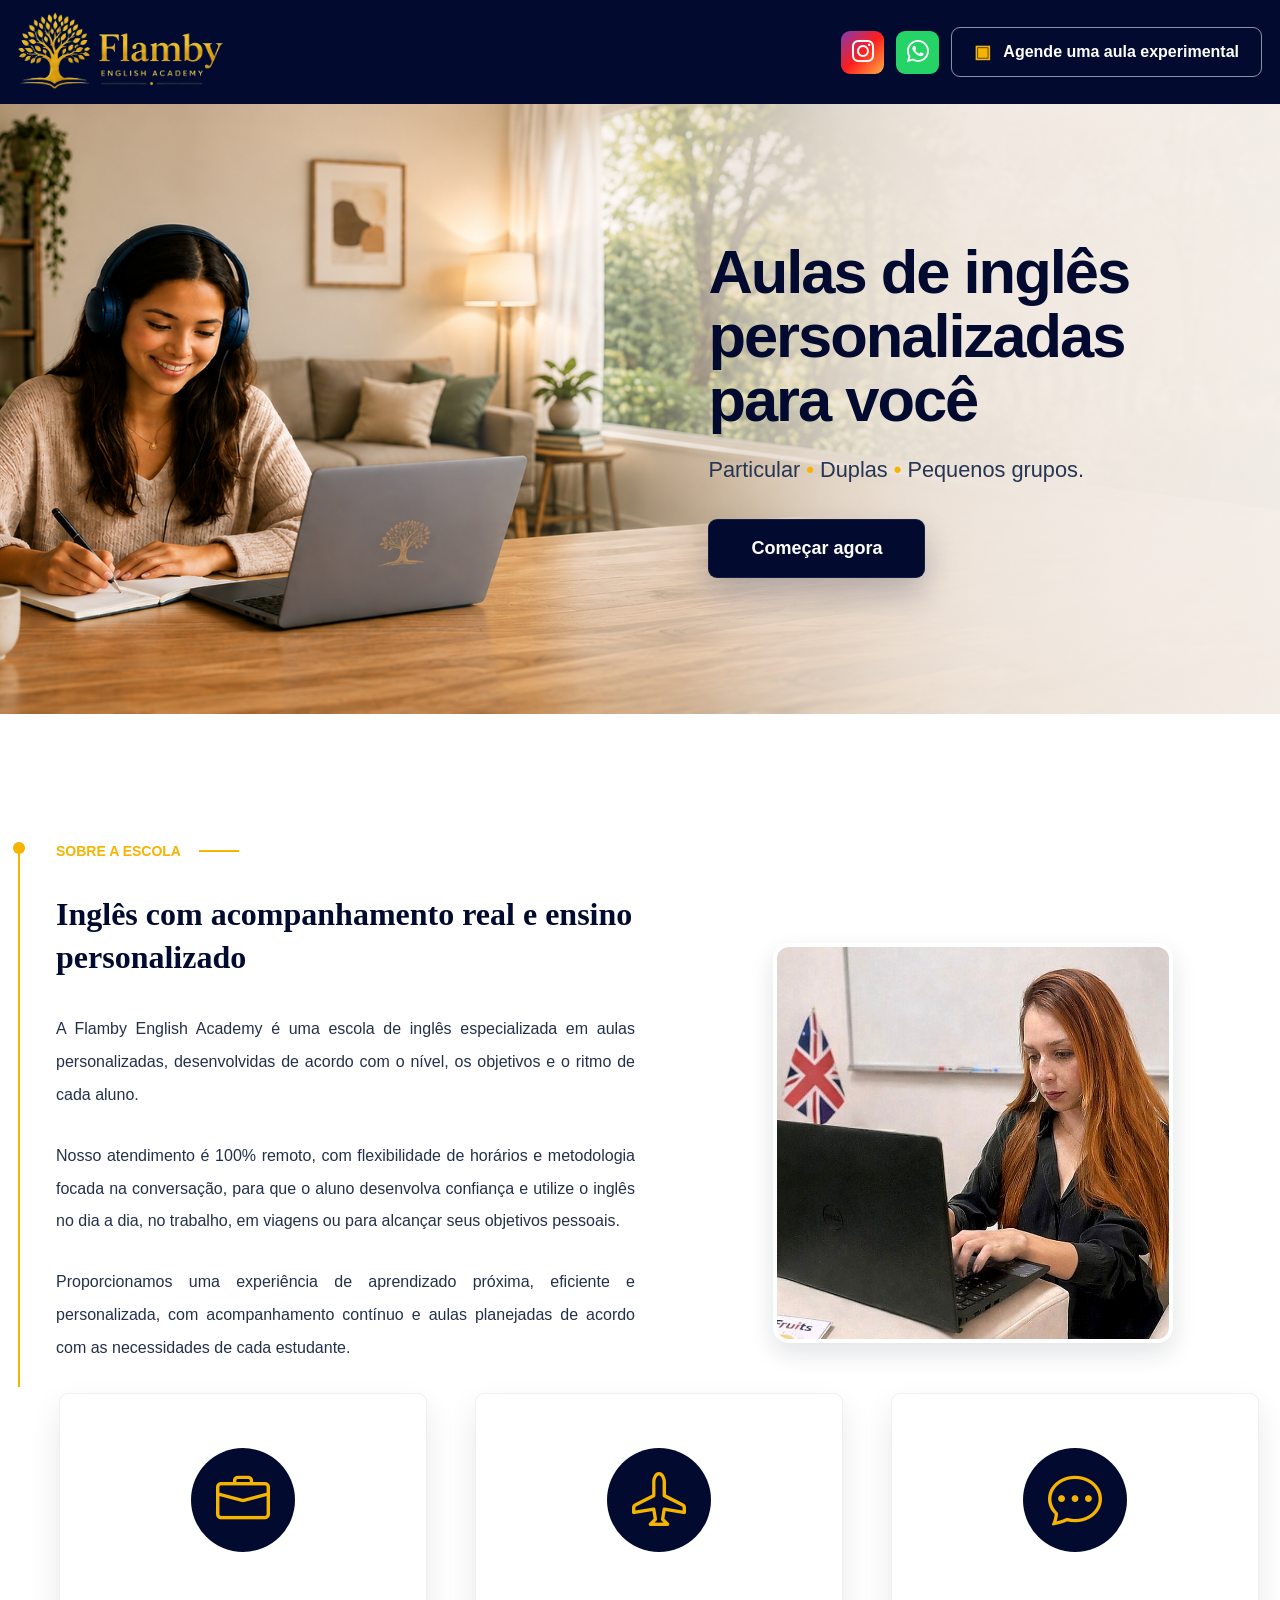
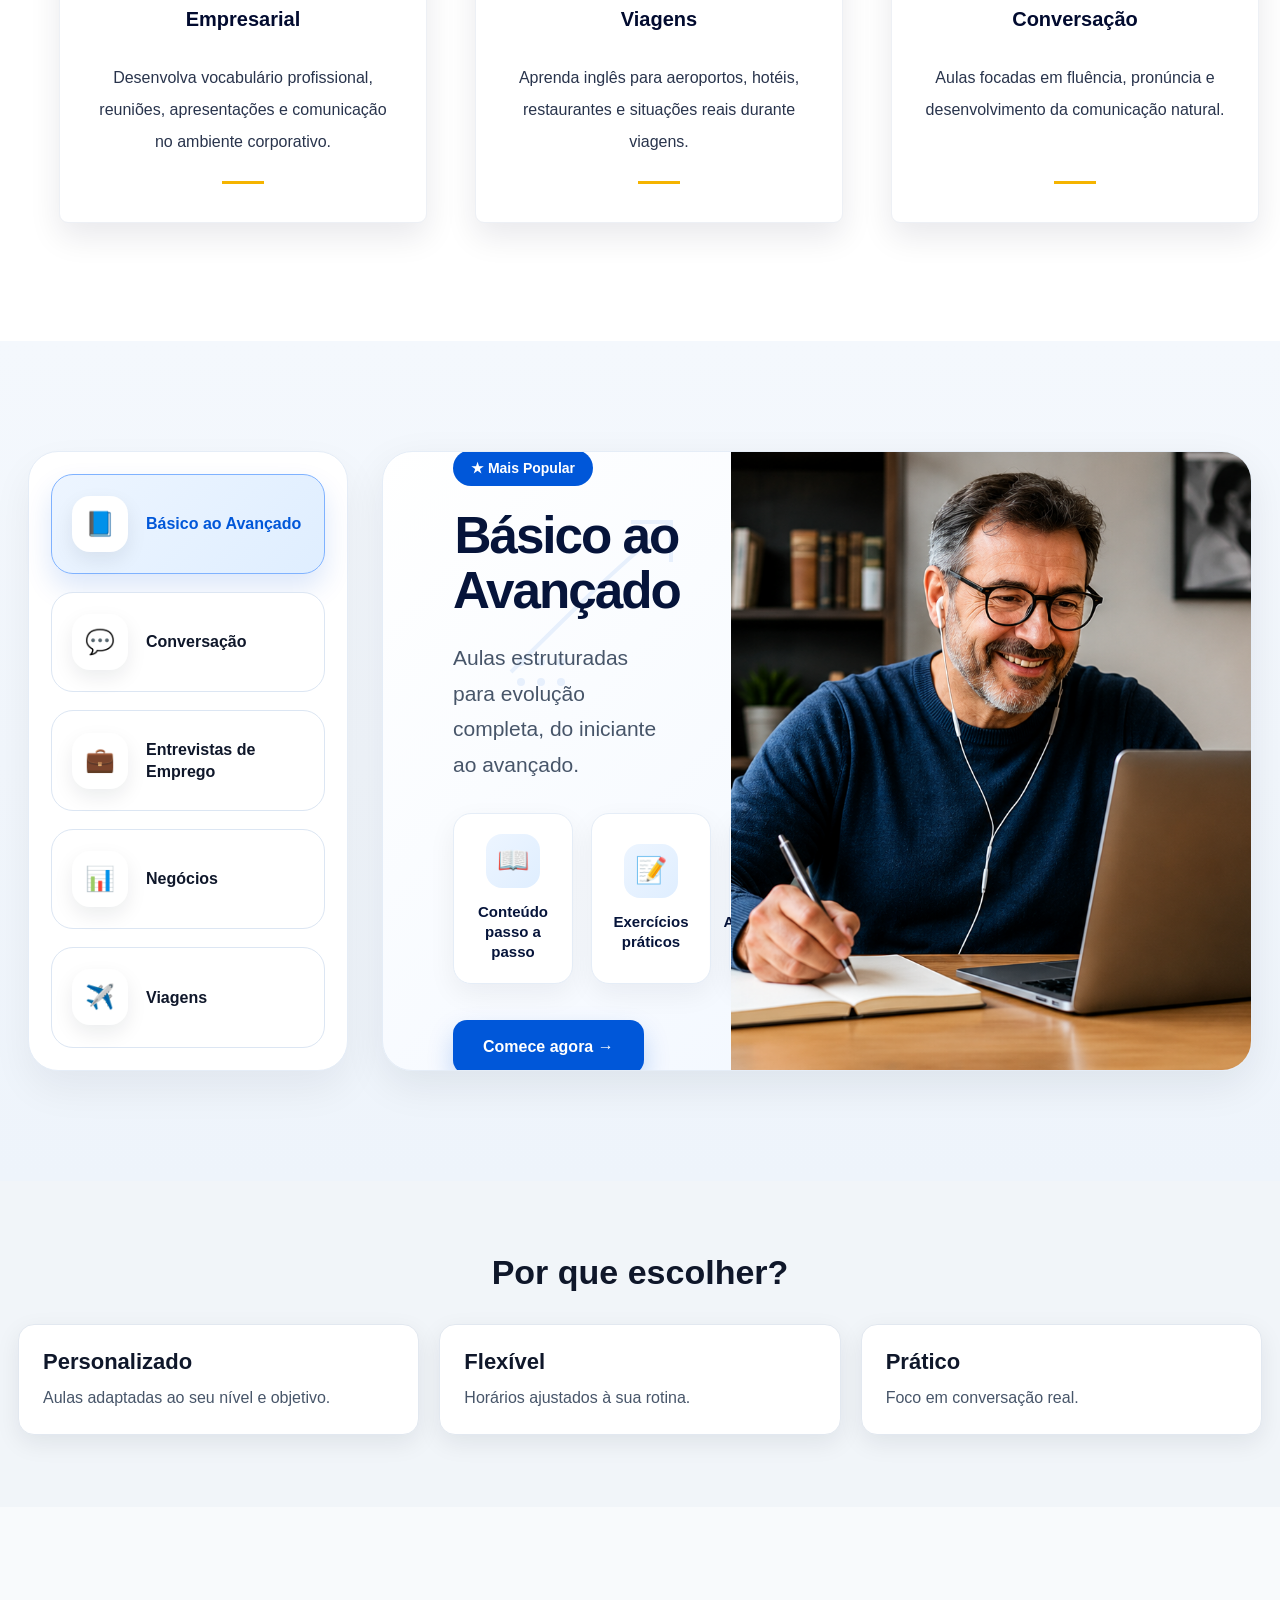
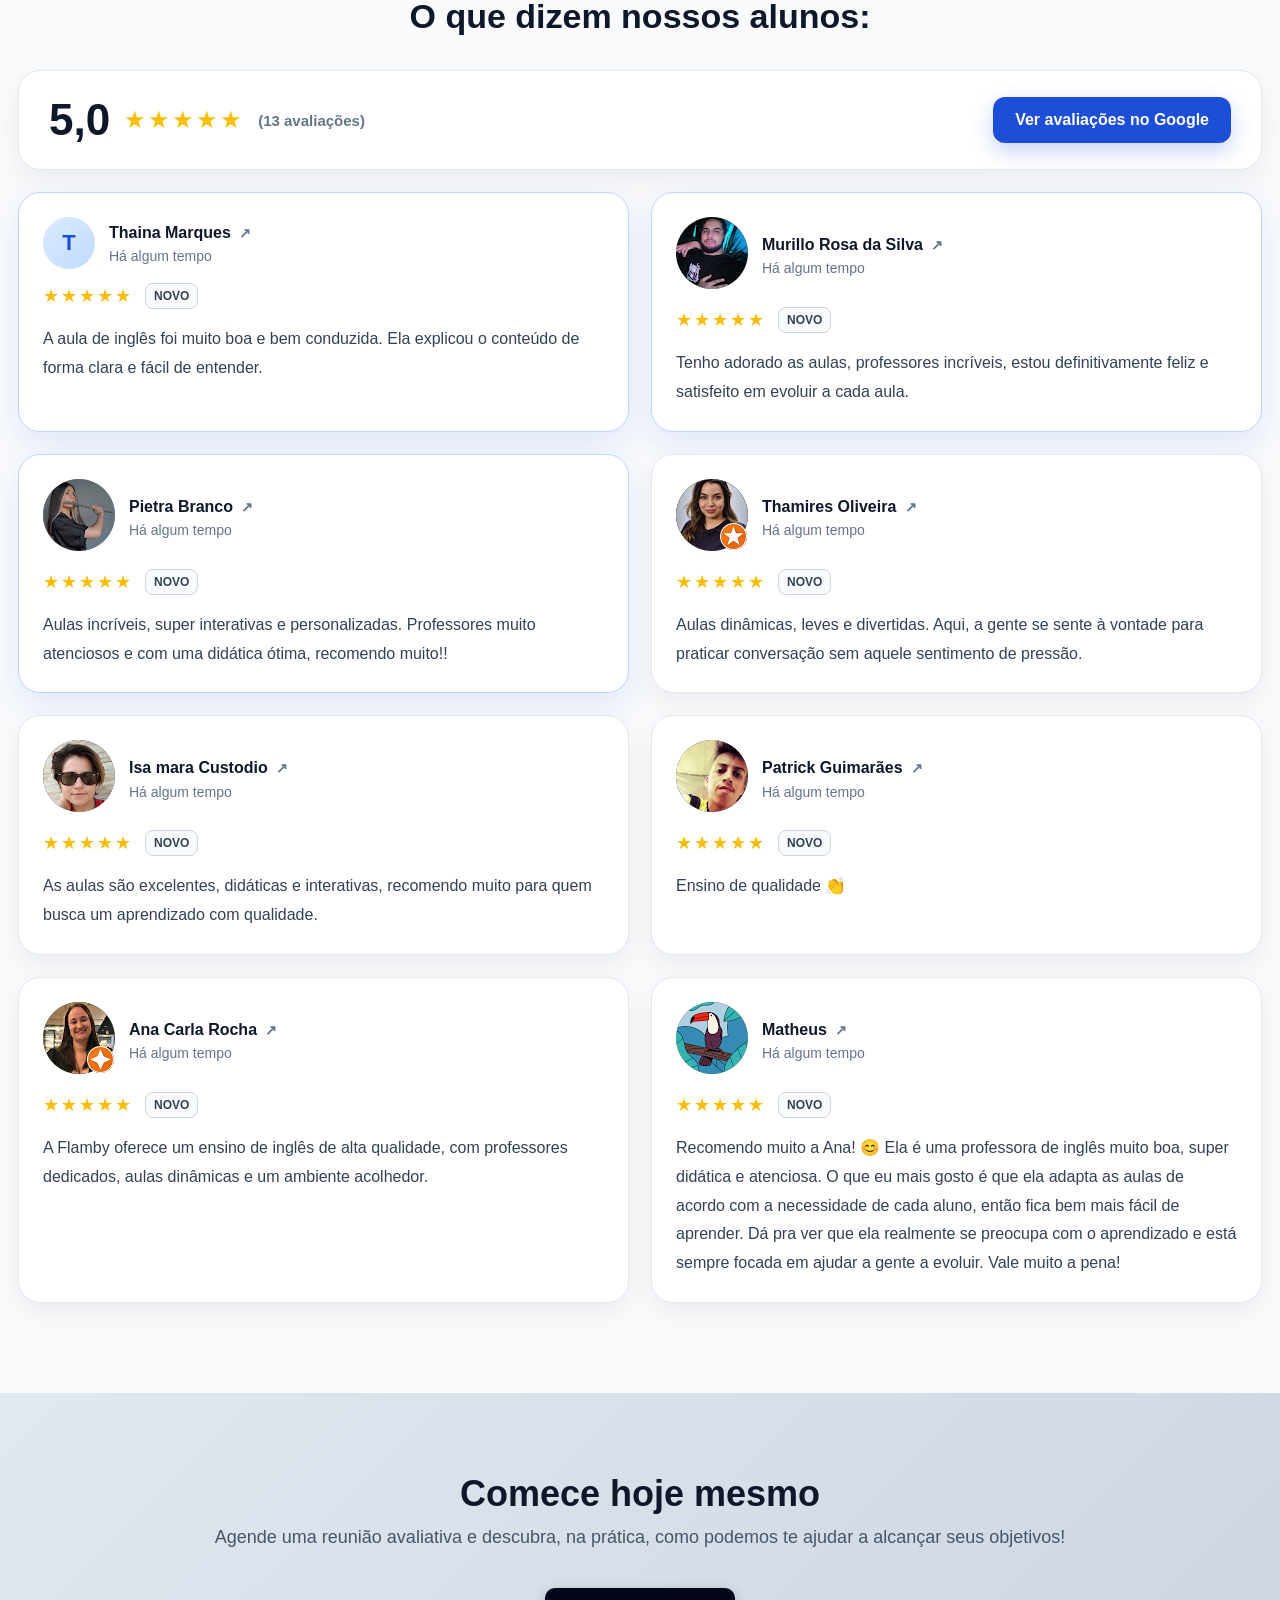
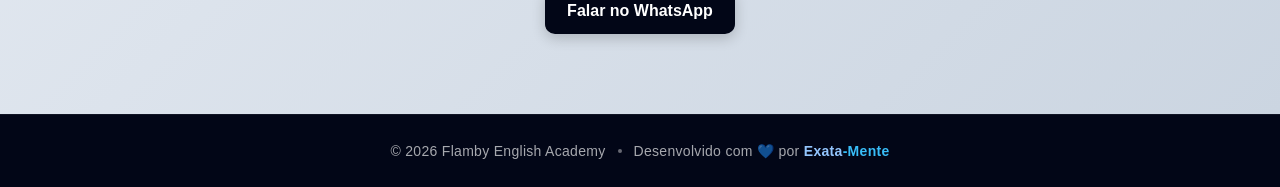
==== index.html @ 63fa8a78 "Ajustes" ====
<!DOCTYPE html>
<html lang="pt-BR">
<head>
    <meta charset="UTF-8">
    <meta name="viewport" content="width=device-width, initial-scale=1.0">
    <title>Flamby English Academy</title>
    
    <link rel="icon" type="image/png" href="imagens/logo_novo.png">
    <link rel="stylesheet" href="style.css">
</head>
<body>

<header>
    <link rel="stylesheet" href="https://cdn.jsdelivr.net/npm/bootstrap-icons@1.11.3/font/bootstrap-icons.min.css">
    <div class="container header-content">
        
        <a href="index.html" class="logo-area">
            <img src="imagens/logo_novo.png" alt="Logo Flamby" class="logo">
        </a>

        <div class="header-actions">

            <a href="https://www.instagram.com/flamby.ensino/"
                target="_blank"
                rel="noopener noreferrer"
                class="instagram-icon">
                    <i class="bi bi-instagram"></i>
            </a>

            <a href="https://wa.me/5519993802901?text=Ol%C3%A1!%20Queria%20informa%C3%A7%C3%B5es%20sobre%20as%20aulas%20de%20ingl%C3%AAs%20da%20Flamby%20English%20Academy."
                target="_blank"
                rel="noopener noreferrer"
                class="whatsapp-icon">
                    <i class="bi bi-whatsapp"></i>
            </a>

            <a href="https://wa.me/5519993802901?text=Ol%C3%A1!%20Queria%20informa%C3%A7%C3%B5es%20sobre%20as%20aulas%20de%20ingl%C3%AAs%20da%20Flamby%20English%20Academy" target="_blank" rel="noopener noreferrer" class="btn btn-agenda">
                <span class="btn-agenda-icone">▣</span>
                Agende uma aula experimental
            </a>
        </div>
    </div>
</header>

<section class="hero">
    <div class="hero-texto">
        <h2 class="hero-titulo">
            <span class="hero-linha-1">Aulas de inglês personalizadas</span>
            <span class="hero-linha-2">para você</span>
        </h2>
        <p>Particular <span>•</span> Duplas <span>•</span> Pequenos grupos.</p>

        <a
            href="https://wa.me/5519993802901?text=Ol%C3%A1!%20Queria%20informa%C3%A7%C3%B5es%20sobre%20as%20aulas%20de%20ingl%C3%AAs%20da%20Flamby%20English%20Academy."
            target="_blank"
            rel="noopener noreferrer"
            class="btn"
        >
            Começar agora
        </a>
    </div>
</section>

<section class="sobre">
    <div class="container sobre-content">
        <div class="sobre-texto">
            <span class="tag-sobre">Sobre a escola</span>

            <div class="sobre-texto-grid">
                <div class="sobre-texto-col sobre-texto-col-left">
                    <h2>Inglês com acompanhamento real e ensino personalizado</h2>
                    <p>
                        A Flamby English Academy é uma escola de inglês especializada em aulas personalizadas, 
                        desenvolvidas de acordo com o nível, os objetivos e o ritmo de cada aluno.
                    </p>
                    <p>
                        Nosso atendimento é 100% remoto, com flexibilidade de horários e metodologia focada na conversação, 
                        para que o aluno desenvolva confiança e utilize o inglês no dia a dia, no trabalho, em viagens ou para alcançar seus objetivos pessoais.
                    </p>
                    <p>
                        Proporcionamos uma experiência de aprendizado próxima, eficiente e personalizada, com acompanhamento contínuo e aulas planejadas 
                        de acordo com as necessidades de cada estudante.
                    </p>
                </div>

                <div class="sobre-texto-col sobre-texto-col-imagem">
                    <div class="sobre-professora">
                        <img src="imagens/prof_tahis.jpg" alt="Professora Thaís Izabel">
                    </div>
                </div>
            </div>

            <div class="sobre-destaques">

                <div class="sobre-card">
                    <div class="sobre-card-icone">
                        <i class="bi bi-briefcase"></i>
                    </div>

                    <h3>Empresarial</h3>

                    <p>
                        Desenvolva vocabulário profissional, reuniões,
                        apresentações e comunicação no ambiente corporativo.
                    </p>
                </div>

                <div class="sobre-card">
                    <div class="sobre-card-icone">
                        <i class="bi bi-airplane"></i>
                    </div>

                    <h3>Viagens</h3>

                    <p>
                        Aprenda inglês para aeroportos, hotéis,
                        restaurantes e situações reais durante viagens.
                    </p>
                </div>

                <div class="sobre-card">
                    <div class="sobre-card-icone">
                        <i class="bi bi-chat-dots"></i>
                    </div>

                    <h3>Conversação</h3>

                    <p>
                        Aulas focadas em fluência, pronúncia
                        e desenvolvimento da comunicação natural.
                    </p>
                </div>

            </div>
        </div>
    </div>
</section>
<section class="aulas">
    <div class="container">

        <div class="aulas-layout">

            <!-- MENU LATERAL -->
            <aside class="aulas-menu">

                <button class="menu-item active"
                    data-watermark="basico"
                    data-title="Básico ao Avançado"
                    data-badge="★ Mais Popular"
                    data-description="Aulas estruturadas para evolução completa, do iniciante ao avançado."
                    data-image="imagens/image1.png"
                    data-alt="Aluno estudando inglês online"
                    data-items="📖|Conteúdo passo a passo|📝|Exercícios práticos|📊|Acompanhamento da evolução|🏅|Certificado de conclusão">

                    <span class="menu-icon">📘</span>
                    <span>Básico ao Avançado</span>

                </button>

                <button class="menu-item"
                    data-watermark="conversacao"
                    data-title="Conversação"
                    data-badge="Fluência e Prática"
                    data-description="Aulas focadas em comunicação real para alunos do básico ao avançado, desenvolvendo confiança, fluência e naturalidade."
                    data-image="imagens/image2.png"
                    data-alt="Aluno praticando conversação em inglês"
                    data-items="💬|Temas do cotidiano|👥|Debates guiados|📖|Ampliação de vocabulário|🎙️|Mais confiança para falar">

                    <span class="menu-icon">💬</span>
                    <span>Conversação</span>

                </button>

                <button class="menu-item"
                    data-watermark="entrevistas"
                    data-title="Entrevistas de Emprego"
                    data-badge="Preparação Profissional"
                    data-description="Preparação completa para entrevistas em inglês com mais segurança e naturalidade."
                    data-image="imagens/image4.png"
                    data-alt="Aluna se preparando para entrevista de emprego"
                    data-items="👥|Simulação de entrevistas|🎯|Respostas estratégicas|💼|Vocabulário profissional|🛡️|Postura e confiança">

                    <span class="menu-icon">💼</span>
                    <span>Entrevistas de Emprego</span>

                </button>

                <button class="menu-item"
                    data-watermark="negocios"   
                    data-title="Negócios"
                    data-badge="Business English"
                    data-description="Foco em comunicação profissional, reuniões, e-mails e ambiente corporativo."
                    data-image="imagens/image5.png"
                    data-alt="Profissional estudando inglês para negócios"
                    data-items="👥|Reuniões em inglês|✉️|E-mails profissionais|📈|Apresentações|🏢|Vocabulário corporativo">

                    <span class="menu-icon">📊</span>
                    <span>Negócios</span>

                </button>

                <button class="menu-item"
                    data-watermark="viagens"
                    data-title="Viagens"
                    data-badge="Viagens"
                    data-description="Aprenda a se comunicar com confiança em aeroportos, hotéis e situações reais de viagem."
                    data-image="imagens/image6.png"
                    data-alt="Aluno estudando inglês para viagens"
                    data-items="✈️|Aeroportos e imigração|🏨|Hotéis e reservas|🍽️|Restaurantes|🧳|Situações reais de viagem">

                    <span class="menu-icon">✈️</span>
                    <span>Viagens</span>

                </button>

            </aside>

            <!-- CONTEÚDO -->
            <div class="aulas-feature basico" id="aulasFeature">

                <div class="aulas-texto">

                    <span class="aulas-badge" id="aulasBadge">
                        ★ Mais popular
                    </span>

                    <h2 id="aulasTitulo">
                        Básico ao Avançado
                    </h2>

                    <p id="aulasDescricao">
                        Aulas estruturadas para evolução completa,
                        do iniciante ao avançado.
                    </p>

                    <!-- MINI CARDS -->
                    <div class="aulas-mini-grid" id="aulasLista">

                        <div class="aulas-mini-card">
                            <span>📖</span>
                            <p>Conteúdo passo a passo</p>
                        </div>

                        <div class="aulas-mini-card">
                            <span>📝</span>
                            <p>Exercícios práticos</p>
                        </div>

                        <div class="aulas-mini-card">
                            <span>📊</span>
                            <p>Acompanhamento da evolução</p>
                        </div>

                        <div class="aulas-mini-card">
                            <span>🏅</span>
                            <p>Certificado de conclusão</p>
                        </div>

                    </div>

                    <a href="https://wa.me/5519993802901?text=Ol%C3%A1!%20Queria%20informa%C3%A7%C3%B5es%20sobre%20as%20aulas%20de%20ingl%C3%AAs%20da%20Flamby%20English%20Academy."
                       target="_blank"
                       rel="noopener noreferrer"
                       class="btn-feature">
                        Comece agora →
                    </a>

                </div>

                <!-- IMAGEM -->
                <div class="aulas-imagem">

                    <img
                        id="aulasImagem"
                        src="imagens/image1.png"
                        alt="Aluno estudando inglês online"
                    >

                </div>

            </div>

        </div>

    </div>
</section>

<section class="beneficios">
    <div class="container">
        <h2>Por que escolher?</h2>
        <div class="grid">
            <div class="card">
                <h3>Personalizado</h3>
                <p>Aulas adaptadas ao seu nível e objetivo.</p>
            </div>
            <div class="card">
                <h3>Flexível</h3>
                <p>Horários ajustados à sua rotina.</p>
            </div>
            <div class="card">
                <h3>Prático</h3>
                <p>Foco em conversação real.</p>
            </div>
        </div>
    </div>
</section>



<section class="avaliacoes-google" id="avaliacoes">
    <div class="container">
        <div class="avaliacoes-topo">
            <!-- <span class="avaliacoes-tag">Avaliações</span> -->
            <!-- <h2>O que nossos alunos dizem</h2>
            <p>
                Confira alguns depoimentos reais de alunos da Flamby English Academy.
            </p> -->

            <h2>O que dizem nossos alunos:</h2>
        </div>

        <div class="avaliacoes-resumo">
            <div class="avaliacoes-resumo-esquerda">
                <div class="nota-geral">5,0</div>
                <div class="estrelas-geral">★★★★★</div>
                <div class="total-avaliacoes">(13 avaliações)</div>
            </div>

            <a href="https://www.google.com/search?sxsrf=ANbL-n6bVEVmFcg-9yNekTUyjIZESmKMcA%3A1776912139342&q=Flamby%20English%20Academy&stick=H4sIAAAAAAAAAONgU1IxqDA1NDE0SzGztEw0Tk5JSrEyqDAysLA0SjJLMTUwNTBJNDdexCrmlpOYm1Sp4JqXnpNZnKHgmJyYkppbCQAaHPuiQQAAAA&mat=CdsaoilOdBaN" target="_blank" rel="noopener noreferrer" class="btn-avaliacoes-google">
                Ver avaliações no Google
            </a>
        </div>

        <!-- <div class="tabs-avaliacoes">
            <span class="tab-avaliacao ativo">Todas</span>
            <span class="tab-avaliacao">Com comentários</span>
            <span class="tab-avaliacao">5 estrelas</span>
        </div> -->

        <div class="lista-avaliacoes">

            <article class="card-avaliacao destaque">
                <div class="avaliacao-header">
                    <a href="https://www.google.com/maps/contrib/115307635380925156962/reviews?hl=pt-BR" target="_blank" rel="noopener noreferrer" class="avaliacao-link" aria-label="Ver perfil de Thaina Marques no Google">
                        <span class="avaliacao-avatar-box">
                            <img
                                src="imagens/comentarios_google/Thaina_Marques.png"
                                alt="Foto de Thaina Marques"
                                class="avaliacao-foto"
                                onerror="this.style.display='none'; this.nextElementSibling.style.display='flex';"
                            >
                            <span class="avaliacao-avatar avatar-fallback" style="display: none;">T</span>
                        </span>
                    </a>
                    <div class="avaliacao-meta">
                        <a href="https://www.google.com/maps/contrib/115307635380925156962/reviews?hl=pt-BR" target="_blank" rel="noopener noreferrer" class="nome-link">
                            Thaina Marques <span class="google-icon">↗</span>
                        </a>
                        <span>Há algum tempo</span>
                    </div>
                </div>

                <div class="avaliacao-estrelas-linha">
                    <span class="estrelas">★★★★★</span>
                    <span class="selo-recente">NOVO</span>
                </div>

                <p class="avaliacao-texto">
                    A aula de inglês foi muito boa e bem conduzida. Ela explicou o conteúdo de forma clara e fácil de entender.
                </p>
            </article>

            <article class="card-avaliacao destaque">
                <div class="avaliacao-header">
                    <a href="https://www.google.com/maps/contrib/111191832672913877552/reviews?hl=pt-BR" target="_blank" rel="noopener noreferrer" class="avaliacao-link" aria-label="Ver perfil de Murillo Rosa da Silva no Google">
                        <span class="avaliacao-avatar-box">
                            <img
                                src="imagens/comentarios_google/Murillo_Rosa_da_Silva.png"
                                alt="Foto de Murillo Rosa da Silva"
                                class="avaliacao-foto"
                                onerror="this.style.display='none'; this.nextElementSibling.style.display='flex';"
                            >
                            <span class="avaliacao-avatar avatar-fallback" style="display: none;">M</span>
                        </span>
                    </a>
                    <div class="avaliacao-meta">
                        <a href="https://www.google.com/maps/contrib/111191832672913877552/reviews?hl=pt-BR" target="_blank" rel="noopener noreferrer" class="nome-link">
                            Murillo Rosa da Silva <span class="google-icon">↗</span>
                        </a>
                        <span>Há algum tempo</span>
                    </div>
                </div>

                <div class="avaliacao-estrelas-linha">
                    <span class="estrelas">★★★★★</span>
                    <span class="selo-recente">NOVO</span>
                </div>

                <p class="avaliacao-texto">
                    Tenho adorado as aulas, professores incríveis, estou definitivamente feliz e satisfeito em evoluir a cada aula.
                </p>
            </article>

            <article class="card-avaliacao destaque">
                <div class="avaliacao-header">
                    <a href="https://www.google.com/maps/contrib/110320527303380490580/reviews?hl=pt-BR" target="_blank" rel="noopener noreferrer" class="avaliacao-link" aria-label="Ver perfil de Pietra Branco no Google">
                        <span class="avaliacao-avatar-box">
                            <img
                                src="imagens/comentarios_google/Pietra_Branco.png"
                                alt="Foto de Pietra Branco"
                                class="avaliacao-foto"
                                onerror="this.style.display='none'; this.nextElementSibling.style.display='flex';"
                            >
                            <span class="avaliacao-avatar avatar-fallback" style="display: none;">P</span>
                        </span>
                    </a>
                    <div class="avaliacao-meta">
                        <a href="https://www.google.com/maps/contrib/110320527303380490580/reviews?hl=pt-BR" target="_blank" rel="noopener noreferrer" class="nome-link">
                            Pietra Branco <span class="google-icon">↗</span>
                        </a>
                        <span>Há algum tempo</span>
                    </div>
                </div>

                <div class="avaliacao-estrelas-linha">
                    <span class="estrelas">★★★★★</span>
                    <span class="selo-recente">NOVO</span>
                </div>

                <p class="avaliacao-texto">
                    Aulas incríveis, super interativas e personalizadas. Professores muito atenciosos e com uma didática ótima, recomendo muito!!
                </p>
            </article>

            <article class="card-avaliacao">
                <div class="avaliacao-header">
                    <a href="https://www.google.com/maps/contrib/117475372923152810379/reviews?hl=pt-BR" target="_blank" rel="noopener noreferrer" class="avaliacao-link" aria-label="Ver perfil de Thamires Oliveira no Google">
                        <span class="avaliacao-avatar-box">
                            <img
                                src="imagens/comentarios_google/Thamires_Oliveira.png"
                                alt="Foto de Thamires Oliveira"
                                class="avaliacao-foto"
                                onerror="this.style.display='none'; this.nextElementSibling.style.display='flex';"
                            >
                            <span class="avaliacao-avatar avatar-fallback" style="display: none;">T</span>
                        </span>
                    </a>
                    <div class="avaliacao-meta">
                        <a href="https://www.google.com/maps/contrib/117475372923152810379/reviews?hl=pt-BR" target="_blank" rel="noopener noreferrer" class="nome-link">
                            Thamires Oliveira <span class="google-icon">↗</span>
                        </a>
                        <span>Há algum tempo</span>
                    </div>
                </div>

                <div class="avaliacao-estrelas-linha">
                    <span class="estrelas">★★★★★</span>
                    <span class="selo-recente">NOVO</span>
                </div>

                <p class="avaliacao-texto">
                    Aulas dinâmicas, leves e divertidas. Aqui, a gente se sente à vontade para praticar conversação sem aquele sentimento de pressão.
                </p>
            </article>

            <article class="card-avaliacao">
                <div class="avaliacao-header">
                    <a href="https://www.google.com/maps/contrib/108853441651935164250/reviews?hl=pt-BR" target="_blank" rel="noopener noreferrer" class="avaliacao-link" aria-label="Ver perfil de Isa mara Custodio no Google">
                        <span class="avaliacao-avatar-box">
                            <img
                                src="imagens/comentarios_google/Isa_mara_Custodio.png"
                                alt="Foto de Isa mara Custodio"
                                class="avaliacao-foto"
                                onerror="this.style.display='none'; this.nextElementSibling.style.display='flex';"
                            >
                            <span class="avaliacao-avatar avatar-fallback" style="display: none;">I</span>
                        </span>
                    </a>
                    <div class="avaliacao-meta">
                        <a href="https://www.google.com/maps/contrib/108853441651935164250/reviews?hl=pt-BR" target="_blank" rel="noopener noreferrer" class="nome-link">
                            Isa mara Custodio <span class="google-icon">↗</span>
                        </a>
                        <span>Há algum tempo</span>
                    </div>
                </div>

                <div class="avaliacao-estrelas-linha">
                    <span class="estrelas">★★★★★</span>
                    <span class="selo-recente">NOVO</span>
                </div>

                <p class="avaliacao-texto">
                    As aulas são excelentes, didáticas e interativas, recomendo muito para quem busca um aprendizado com qualidade.
                </p>
            </article>

            <article class="card-avaliacao">
                <div class="avaliacao-header">
                    <a href="https://www.google.com/maps/contrib/108876612921463457823/reviews?hl=pt-BR" target="_blank" rel="noopener noreferrer" class="avaliacao-link" aria-label="Ver perfil de Patrick Guimarães no Google">
                        <span class="avaliacao-avatar-box">
                            <img
                                src="imagens/comentarios_google/Patrick_Guimaraes.png"
                                alt="Foto de Patrick Guimarães"
                                class="avaliacao-foto"
                                onerror="this.style.display='none'; this.nextElementSibling.style.display='flex';"
                            >
                            <span class="avaliacao-avatar avatar-fallback" style="display: none;">P</span>
                        </span>
                    </a>
                    <div class="avaliacao-meta">
                        <a href="https://www.google.com/maps/contrib/108876612921463457823/reviews?hl=pt-BR" target="_blank" rel="noopener noreferrer" class="nome-link">
                            Patrick Guimarães <span class="google-icon">↗</span>
                        </a>
                        <span>Há algum tempo</span>
                    </div>
                </div>

                <div class="avaliacao-estrelas-linha">
                    <span class="estrelas">★★★★★</span>
                    <span class="selo-recente">NOVO</span>
                </div>

                <p class="avaliacao-texto">
                    Ensino de qualidade 👏
                </p>
            </article>

            <article class="card-avaliacao">
                <div class="avaliacao-header">
                    <a href="https://www.google.com/maps/contrib/109867714852130397686/reviews?hl=pt-BR" target="_blank" rel="noopener noreferrer" class="avaliacao-link" aria-label="Ver perfil de Ana Carla Rocha no Google">
                        <span class="avaliacao-avatar-box">
                            <img
                                src="imagens/comentarios_google/Ana_Carla_Rocha.png"
                                alt="Foto de Ana Carla Rocha"
                                class="avaliacao-foto"
                                onerror="this.style.display='none'; this.nextElementSibling.style.display='flex';"
                            >
                            <span class="avaliacao-avatar avatar-fallback" style="display: none;">A</span>
                        </span>
                    </a>
                    <div class="avaliacao-meta">
                        <a href="https://www.google.com/maps/contrib/109867714852130397686/reviews?hl=pt-BR" target="_blank" rel="noopener noreferrer" class="nome-link">
                            Ana Carla Rocha <span class="google-icon">↗</span>
                        </a>
                        <span>Há algum tempo</span>
                    </div>
                </div>

                <div class="avaliacao-estrelas-linha">
                    <span class="estrelas">★★★★★</span>
                    <span class="selo-recente">NOVO</span>
                </div>

                <p class="avaliacao-texto">
                    A Flamby oferece um ensino de inglês de alta qualidade, com professores dedicados, aulas dinâmicas e um ambiente acolhedor.
                </p>
            </article>

            <article class="card-avaliacao">
                <div class="avaliacao-header">
                    <a href="https://www.google.com/maps/contrib/111038879217316641499/reviews?hl=pt-BR" target="_blank" rel="noopener noreferrer" class="avaliacao-link" aria-label="Ver perfil de Matheus no Google">
                        <span class="avaliacao-avatar-box">
                            <img
                                src="imagens/comentarios_google/Matheus.png"
                                alt="Foto de Matheus"
                                class="avaliacao-foto"
                                onerror="this.style.display='none'; this.nextElementSibling.style.display='flex';"
                            >
                            <span class="avaliacao-avatar avatar-fallback" style="display: none;">M</span>
                        </span>
                    </a>
                    <div class="avaliacao-meta">
                        <a href="https://www.google.com/maps/contrib/111038879217316641499/reviews?hl=pt-BR" target="_blank" rel="noopener noreferrer" class="nome-link">
                            Matheus <span class="google-icon">↗</span>
                        </a>
                        <span>Há algum tempo</span>
                    </div>
                </div>

                <div class="avaliacao-estrelas-linha">
                    <span class="estrelas">★★★★★</span>
                    <span class="selo-recente">NOVO</span>
                </div>

                <p class="avaliacao-texto">
                    Recomendo muito a Ana! 😊
                    Ela é uma professora de inglês muito boa, super didática e atenciosa. 
                    O que eu mais gosto é que ela adapta as aulas de acordo com a necessidade de cada aluno, então fica bem mais fácil de aprender. 
                    Dá pra ver que ela realmente se preocupa com o aprendizado e está sempre focada em ajudar a gente a evoluir. Vale muito a pena!
                </p>
            </article>

        </div>
    </div>
</section>

<section class="cta" id="contato">
    <div class="container">
        <h2>Comece hoje mesmo</h2>
        <p>Agende uma reunião avaliativa e descubra, na prática, como podemos te ajudar a alcançar seus objetivos!</p>
        <a href="https://wa.me/5519993802901?text=Ol%C3%A1!%20Queria%20informa%C3%A7%C3%B5es%20sobre%20as%20aulas%20de%20ingl%C3%AAs%20da%20Flamby%20English%20Academy." target="_blank" rel="noopener noreferrer" class="btn">Falar no WhatsApp</a>
    </div>
</section>

<footer class="footer-premium">
    <div class="footer-content">
        
        <span class="copyright">
            © 2026 Flamby English Academy
        </span>

        <span class="divider"></span>

        <span class="credit">
            Desenvolvido com 💙 por 
            <a href="https://exata-mente.vercel.app/" target="_blank" rel="noopener noreferrer" class="dev-brand">
                Exata<span>-Mente</span>
            </a>
        </span>

    </div>
</footer>

<script src="script.js"></script>
</body>
</html>
---- style.css ----
* {
    margin: 0;
    padding: 0;
    box-sizing: border-box;
    font-family: Arial, sans-serif;
}

html {
    scroll-behavior: smooth;
}

body {
    background: #f8fafc;
    color: #0f172a;
}

.container {
    width: 90%;
    max-width: 1000px;
    margin: auto;
}

/* HEADER */
header {
    background: linear-gradient(135deg, #020617, #0a1a3a);
    color: white;
    padding: 20px 0;
    border-bottom: 1px solid rgba(255, 255, 255, 0.08);
    position: sticky;
    top: 0;
    z-index: 1000;
    backdrop-filter: blur(8px);
}

.header-content {
    display: flex;
    justify-content: space-between;
    align-items: center;
}

.logo-area {
    display: flex;
    align-items: center;

    gap: 16px;

    text-decoration: none;
    color: inherit;

    transition: transform 0.25s ease;
}

.logo-area:hover {
    transform: scale(1.02);
}

.logo {
    height: 184px;
    width: auto;
}

.logo-area h1 {
    font-size: 24px;
    font-weight: 700;
}

.header-actions {
    display: flex;
    align-items: center;
    gap: 12px;
}

/* ============================================================
   ÍCONES SOCIAIS
   ============================================================ */

.instagram-icon,
.whatsapp-icon {
    display: flex;
    align-items: center;
    justify-content: center;

    width: 43px;
    height: 43px;

    padding: 0;

    border-radius: 12px;

    text-decoration: none;

    transition:
        transform 0.25s ease,
        box-shadow 0.25s ease,
        background 0.25s ease;

    box-shadow:
        0 6px 18px rgba(0,0,0,0.18);
}

/* ============================================================
   INSTAGRAM
   ============================================================ */

.instagram-icon {
    background: linear-gradient(
        135deg,
        #833ab4,
        #fd1d1d,
        #fcb045
    );

    color: #ffffff;
}

.instagram-icon:hover {
    transform: translateY(-3px) scale(1.04);

    box-shadow:
        0 12px 24px rgba(221, 42, 123, 0.35);
}

/* ============================================================
   WHATSAPP
   ============================================================ */

.whatsapp-icon,
.whatsapp-icon:visited,
.whatsapp-icon:active {
    background: #25D366 !important;
    color: #ffffff !important;
}

.whatsapp-icon:hover {
    background: #1ebe5d !important;

    transform: translateY(-3px) scale(1.04);

    box-shadow:
        0 12px 24px rgba(37, 211, 102, 0.35);
}

/* ============================================================
   ÍCONES INTERNOS
   ============================================================ */

.instagram-icon i,
.whatsapp-icon i {
    font-size: 22px;
    line-height: 1;

    color: #ffffff;

    transition: transform 0.25s ease;
}

.instagram-icon:hover i,
.whatsapp-icon:hover i {
    transform: scale(1.06);
}

/* BOTÕES */
.btn {
    background: #020617;
    color: white;
    padding: 12px 20px;
    border-radius: 10px;
    text-decoration: none;
    transition: all 0.25s ease;
    display: inline-block;
    border: 1px solid rgba(255, 255, 255, 0.08);
    font-weight: 600;
    box-shadow: 0 8px 20px rgba(2, 6, 23, 0.18);
}

.btn:hover {
    background: #0a1a3a;
    transform: translateY(-2px);
    box-shadow: 0 12px 24px rgba(2, 6, 23, 0.24);
}

/* SEÇÕES */
section {
    padding: 72px 0;
    position: relative;
}

section::after {
    content: "";
    position: absolute;
    left: 50%;
    bottom: 0;
    transform: translateX(-50%);
    width: min(92%, 1000px);
    height: 1px;
    background: linear-gradient(
        90deg,
        transparent,
        rgba(15, 23, 42, 0.08),
        transparent
    );
}

section:last-of-type::after {
    display: none;
}

/* HERO */
.hero {
    padding: 90px 0;
    text-align: center;
    background: linear-gradient(180deg, #f8fafc, #e2e8f0);
}

.hero-content {
    width: 100%;
}

.hero h2 {
    font-size: 48px;
    line-height: 1.15;
    margin-bottom: 16px;
    color: #0f172a;
}

.hero p {
    margin-bottom: 28px;
    color: #475569;
    font-size: 20px;
    line-height: 1.6;
}

.hero .btn {
    background: #020617;
    color: white;
}

.hero .btn:hover {
    background: #0a1a3a;
}

/* SOBRE */
.sobre {
    background: #f8fafc;
    padding: 80px 0;
}

.sobre-content {
    display: grid;
    grid-template-columns: 1.3fr 1fr;
    gap: 32px;
    align-items: start;
}

.sobre-texto {
    max-width: 1500px;
}

.sobre-texto h2 {
    font-size: 32px;
    margin-bottom: 18px;
    color: #0f172a;
    line-height: 1.2;
}

.sobre-texto p {
    margin-bottom: 16px;
    line-height: 1.75;
    color: #334155;
    font-size: 17px;
}

/* BADGE SOBRE */
.tag-sobre {
    display: inline-block;
    margin-bottom: 18px;
    padding: 10px 16px;
    background: #e2e8f0;
    color: #0f172a;
    border: 1px solid #cbd5e1;
    border-radius: 12px;
    font-size: 14px;
    font-weight: bold;
    box-shadow: 0 4px 12px rgba(15, 23, 42, 0.08);
}

.sobre-destaques {
    display: flex;
    flex-direction: column;
    gap: 16px;
    max-width: 1200px;
    margin: 0 auto;
}

.sobre-card {
    background: #ffffff;
    padding: 22px;
    border-radius: 16px;
    box-shadow: 0 8px 24px rgba(15, 23, 42, 0.08);
    border: 1px solid #e2e8f0;
    transition: all 0.25s ease;
}

.sobre-card:hover {
    transform: translateY(-4px);
    box-shadow: 0 14px 30px rgba(15, 23, 42, 0.12);
}

.sobre-card h3 {
    margin-bottom: 8px;
    color: #0f172a;
    font-size: 24px;
}

.sobre-card p {
    color: #475569;
    line-height: 1.6;
    font-size: 16px;
}

/* BENEFÍCIOS */
.beneficios {
    background: #f1f5f9;
}

.beneficios h2 {
    color: #0f172a;
    margin-bottom: 32px;
    text-align: center;
    font-size: 34px;
}

.beneficios .grid {
    display: grid;
    grid-template-columns: repeat(auto-fit, minmax(250px, 1fr));
    gap: 20px;
}

.card {
    background: #ffffff;
    padding: 24px;
    border-radius: 16px;
    box-shadow: 0 8px 24px rgba(15, 23, 42, 0.08);
    border: 1px solid #e2e8f0;
    transition: all 0.25s ease;
}

.card:hover {
    transform: translateY(-5px);
    box-shadow: 0 14px 30px rgba(15, 23, 42, 0.12);
}

.card h3 {
    color: #0f172a;
    margin-bottom: 10px;
    font-size: 22px;
}

.card p {
    color: #475569;
    line-height: 1.6;
}

/* AULAS */
.aulas {
    padding: 80px 0;
    background: #f1f5f9;
}

.aulas h2 {
    text-align: center;
    margin-bottom: 40px;
    color: #0f172a;
    font-size: 34px;
}

.grid-aulas {
    display: grid;
    grid-template-columns: repeat(auto-fit, minmax(260px, 1fr));
    gap: 20px;
}

.aula-card {
    background: #ffffff;
    padding: 24px;
    border-radius: 18px;
    border: 1px solid #e2e8f0;
    box-shadow: 0 8px 24px rgba(15, 23, 42, 0.08);
    transition: all 0.3s ease;
    display: flex;
    flex-direction: column;
    align-items: flex-start;
}

.aula-card:hover {
    transform: translateY(-6px);
    box-shadow: 0 14px 30px rgba(15, 23, 42, 0.12);
}

.aula-icone {
    width: 54px;
    height: 54px;
    border-radius: 14px;
    background: #e2e8f0;
    display: flex;
    align-items: center;
    justify-content: center;
    font-size: 24px;
    margin-bottom: 16px;
}

.aula-card h3 {
    margin-bottom: 10px;
    color: #020617;
    font-size: 22px;
    line-height: 1.3;
}

.aula-card p {
    color: #475569;
    line-height: 1.6;
    margin-bottom: 18px;
    flex-grow: 1;
}

.aula-btn {
    background: #020617;
    color: white;
    padding: 12px 18px;
    border-radius: 10px;
    text-decoration: none;
    font-weight: 600;
    transition: all 0.25s ease;
    display: inline-block;
    box-shadow: 0 8px 20px rgba(2, 6, 23, 0.18);
}

.aula-btn:hover {
    background: #0a1a3a;
    transform: translateY(-2px);
    box-shadow: 0 12px 24px rgba(2, 6, 23, 0.24);
}

/* ANIMAÇÃO */
.fade-up {
    opacity: 0;
    transform: translateY(24px);
    animation: fadeUp 0.7s ease forwards;
}

.fade-up:nth-child(1) { animation-delay: 0.05s; }
.fade-up:nth-child(2) { animation-delay: 0.12s; }
.fade-up:nth-child(3) { animation-delay: 0.19s; }
.fade-up:nth-child(4) { animation-delay: 0.26s; }
.fade-up:nth-child(5) { animation-delay: 0.33s; }
.fade-up:nth-child(6) { animation-delay: 0.40s; }

@keyframes fadeUp {
    to {
        opacity: 1;
        transform: translateY(0);
    }
}

/* PROFESSORA NA SEÇÃO SOBRE */
.sobre-texto-grid {
    display: flex;
    gap: 48px;
    align-items: stretch;
    position: relative;
}

.sobre-texto-col {
    flex: 1;
}

.sobre-texto-col p {
    text-align: justify;
}

.sobre-texto-col-imagem {
    display: flex;
    align-items: center;
    justify-content: center;
}

.sobre-professora {
    width: 100%;
    max-width: 400px;
}

.sobre-professora img {
    width: 100%;
    height: auto;
    border-radius: 16px;
    display: block;
    border: 4px solid #ffffff;
    box-shadow: 0 10px 24px rgba(15, 23, 42, 0.12);
}

.sobre-texto-col-left h2 {
    margin-bottom: 28px;
}

@media (max-width: 768px) {
    .sobre-texto-grid {
        flex-direction: column;
        gap: 28px;
    }

    .sobre-professora {
        max-width: 260px;
        margin: 0 auto;
    }

    .sobre-professora img {
        max-width: none;
        margin: 0;
    }
}

/* AVALIAÇÕES */
.avaliacoes-google {
    padding: 90px 0;
    background: #f8fafc;
}

.avaliacoes-topo {
    text-align: center;
    margin-bottom: 34px;
}

.avaliacoes-tag {
    display: inline-block;
    margin-bottom: 14px;
    padding: 8px 14px;
    border-radius: 999px;
    background: #e0edff;
    color: #1d4ed8;
    font-weight: 700;
    font-size: 14px;
}

.avaliacoes-topo h2 {
    font-size: 34px;
    color: #0f172a;
    margin-bottom: 12px;
}

.avaliacoes-topo p {
    max-width: 700px;
    margin: 0 auto;
    color: #475569;
    font-size: 17px;
    line-height: 1.7;
}

.avaliacoes-resumo {
    display: flex;
    justify-content: space-between;
    align-items: center;
    gap: 18px;
    background: #ffffff;
    border: 1px solid #e2e8f0;
    border-radius: 22px;
    padding: 26px 30px;
    box-shadow: 0 10px 28px rgba(15, 23, 42, 0.06);
    margin-bottom: 22px;
    flex-wrap: wrap;
}

.avaliacoes-resumo-esquerda {
    display: flex;
    align-items: center;
    gap: 14px;
    flex-wrap: wrap;
}

.nota-geral {
    font-size: 44px;
    font-weight: 700;
    color: #0f172a;
    line-height: 1;
}

.estrelas-geral {
    font-size: 24px;
    letter-spacing: 2px;
    color: #fbbc04;
}

.total-avaliacoes {
    color: #64748b;
    font-size: 15px;
    font-weight: 600;
}

.btn-avaliacoes-google {
    display: inline-flex;
    align-items: center;
    justify-content: center;
    text-decoration: none;
    padding: 14px 22px;
    border-radius: 12px;
    background: #1d4ed8;
    color: #fff;
    font-weight: 700;
    transition: 0.25s ease;
    box-shadow: 0 8px 22px rgba(29, 78, 216, 0.25);
}

.btn-avaliacoes-google:hover {
    transform: translateY(-2px);
    background: #1e40af;
}

.tabs-avaliacoes {
    display: flex;
    gap: 10px;
    flex-wrap: wrap;
    margin-bottom: 26px;
}

.tab-avaliacao {
    padding: 10px 16px;
    border-radius: 999px;
    background: #e2e8f0;
    color: #334155;
    font-size: 14px;
    font-weight: 700;
    border: 1px solid transparent;
}

.tab-avaliacao.ativo {
    background: #dbeafe;
    color: #1d4ed8;
    border-color: #bfdbfe;
}

.lista-avaliacoes {
    display: grid;
    grid-template-columns: repeat(2, minmax(280px, 1fr));
    gap: 22px;
}

.card-avaliacao {
    background: #ffffff;
    border: 1px solid #e2e8f0;
    border-radius: 22px;
    padding: 24px;
    box-shadow: 0 10px 26px rgba(15, 23, 42, 0.06);
    transition: 0.25s ease;
}

.card-avaliacao:hover {
    transform: translateY(-4px);
    box-shadow: 0 16px 34px rgba(15, 23, 42, 0.10);
}

.card-avaliacao.destaque {
    border: 1px solid #bfd6ff;
    box-shadow: 0 14px 32px rgba(29, 78, 216, 0.10);
}

.avaliacao-header {
    display: flex;
    align-items: center;
    gap: 14px;
    margin-bottom: 14px;
}

.avaliacao-link {
    text-decoration: none;
    flex-shrink: 0;
}

.avaliacao-avatar {
    width: 52px;
    height: 52px;
    border-radius: 50%;
    background: linear-gradient(135deg, #dbeafe, #bfdbfe);
    color: #1d4ed8;
    font-weight: 800;
    font-size: 22px;
    display: flex;
    align-items: center;
    justify-content: center;
    cursor: pointer;
    transition: transform 0.2s ease, box-shadow 0.2s ease;
}

.avaliacao-avatar:hover {
    transform: scale(1.06);
    box-shadow: 0 8px 20px rgba(15, 23, 42, 0.16);
}

.avaliacao-meta {
    display: flex;
    flex-direction: column;
    gap: 4px;
}

.avaliacao-meta h3 {
    font-size: 18px;
    color: #0f172a;
    margin-bottom: 4px;
}

.avaliacao-meta span {
    color: #64748b;
    font-size: 14px;
}

.nome-link {
    text-decoration: none;
    color: #0f172a;
    font-weight: 700;
    line-height: 1.4;
    transition: 0.2s ease;
}

.nome-link:hover {
    color: #1d4ed8;
    text-decoration: underline;
}

.google-icon {
    font-size: 0.9em;
    margin-left: 4px;
}

.avaliacao-estrelas-linha {
    display: flex;
    align-items: center;
    gap: 12px;
    margin-bottom: 16px;
}

.estrelas {
    color: #fbbc04;
    font-size: 18px;
    letter-spacing: 2px;
}

.selo-recente {
    font-size: 12px;
    font-weight: 800;
    color: #334155;
    background: #f8fafc;
    border: 1px solid #cbd5e1;
    padding: 5px 8px;
    border-radius: 8px;
}

.avaliacao-texto {
    color: #334155;
    font-size: 16px;
    line-height: 1.8;
    margin: 0;
}

/* CTA */
.cta {
    text-align: center;
    background: linear-gradient(135deg, #e2e8f0, #cbd5e1);
    color: #0f172a;
    padding: 80px 20px;
}

.cta h2 {
    margin-bottom: 12px;
    color: #0f172a;
    font-size: 36px;
}

.cta p {
    margin-bottom: 20px;
    color: #475569;
    font-size: 18px;
}

.cta .btn {
    background: #020617;
    border: 2px solid #020617;
    color: white;
    margin-top: 20px;
    box-shadow: 0 4px 14px rgba(0, 0, 0, 0.2);
}

.cta .btn:hover {
    background: #0a1a3a;
    border-color: #0a1a3a;
    color: white;
}

/* FOOTER */
.footer-premium {
    background: #020617;
    padding: 28px 20px;
    border-top: 1px solid rgba(255, 255, 255, 0.06);
}

.footer-content {
    display: flex;
    justify-content: center;
    align-items: center;
    gap: 12px;
    flex-wrap: wrap;
    color: rgba(255, 255, 255, 0.65);
    font-size: 14px;
    letter-spacing: 0.3px;
}

.divider {
    width: 4px;
    height: 4px;
    background: rgba(255, 255, 255, 0.4);
    border-radius: 50%;
}

.dev-brand {
    text-decoration: none;
    font-weight: 600;
    color: #93c5fd;
    transition: all 0.3s ease;
    position: relative;
}

.dev-brand span {
    color: #38bdf8;
}

.dev-brand:hover {
    color: #ffffff;
}

.dev-brand::after {
    content: "";
    position: absolute;
    left: 0;
    bottom: -3px;
    width: 0%;
    height: 1px;
    background: #38bdf8;
    transition: width 0.3s ease;
}

.dev-brand:hover::after {
    width: 100%;
}

/* RESPONSIVO */
@media (max-width: 900px) {
    .hero h2 {
        font-size: 40px;
    }

    .hero p {
        font-size: 18px;
    }

    .lista-avaliacoes {
        grid-template-columns: 1fr;
    }

    .avaliacoes-resumo {
        align-items: flex-start;
    }

    .nota-geral {
        font-size: 38px;
    }
}

@media (max-width: 768px) {
    .header-content {
        flex-direction: column;
        gap: 16px;
    }

    .header-actions {
        flex-wrap: wrap;
        justify-content: center;
    }

    .logo-area h1 {
        font-size: 20px;
        text-align: center;
    }

    .hero {
        padding: 72px 0;
    }

    .hero h2 {
        font-size: 34px;
    }

    .hero p {
        font-size: 17px;
    }

    .avaliacoes-google {
        padding: 70px 0;
    }

    .avaliacoes-topo h2 {
        font-size: 28px;
    }

    .card-avaliacao {
        padding: 20px;
    }

    .avaliacao-texto {
        font-size: 15px;
    }

    .btn-avaliacoes-google {
        width: 100%;
    }
}

@media (max-width: 480px) {
    .container {
        width: 92%;
    }

    .logo {
        height: 48px;
    }

    .logo-area {
        gap: 8px;
    }

    .logo-area h1 {
        font-size: 18px;
    }

    .hero h2 {
        font-size: 30px;
    }

    .hero p {
        font-size: 16px;
    }

    .btn {
        padding: 11px 18px;
        font-size: 15px;
    }

    .avaliacoes-resumo {
        padding: 22px 18px;
    }

    .avaliacoes-resumo-esquerda {
        gap: 10px;
    }

    .nota-geral {
        font-size: 34px;
    }

    .estrelas-geral {
        font-size: 20px;
    }

    .avaliacao-header {
        align-items: flex-start;
    }

    .avaliacao-avatar {
        width: 48px;
        height: 48px;
        font-size: 20px;
    }

    .tab-avaliacao {
        font-size: 13px;
        padding: 9px 14px;
    }
}

/* ============================================================
   LAYOUT INSPIRADO NA REFERÊNCIA ENVIADA
   ============================================================ */
:root {
    --azul-principal: #020b2f;
    --azul-secundario: #061643;
    --dourado: #f5b400;
    --texto: #06143a;
    --cinza-texto: #44506a;
    --fundo-claro: #f7f9fd;
}

body {
    background: #ffffff;
    color: var(--texto);
}

.container {
    max-width: 1180px;
}

header {
    position: relative;
    background: var(--azul-principal);
    padding: 10px 0;
    border-bottom: none;
    backdrop-filter: none;
}

.header-content {
    min-height: 48px;
}

.logo {
    height: 84px;
}

.header-actions {
    margin-left: auto;
    justify-content: flex-end;
}

.instagram-icon,
.whatsapp-icon {
    width: 43px;
    height: 43px;
    padding: 0;
    border-radius: 9px;
    box-shadow: none;
}

.btn-agenda {
    display: inline-flex;
    align-items: center;
    gap: 12px;
    background: transparent;
    color: #ffffff;
    border: 1px solid rgba(255,255,255,0.55);
    border-radius: 9px;
    padding: 15px 22px;
    box-shadow: none;
}

.btn-agenda:hover {
    background: rgba(255,255,255,0.08);
    box-shadow: none;
}

.btn-agenda-icone {
    color: var(--dourado);
    font-size: 18px;
    line-height: 1;
}

section::after {
    display: none;
}

.hero {
    padding: 0;
    text-align: left;
    background: linear-gradient(90deg, #ffffff 0%, #f8fbff 55%, #ffffff 100%);
    overflow: hidden;
}

.hero .container {
    width: 100%;
    max-width: 1440px;
}

.hero-content {
    display: grid;
    grid-template-columns: 1.08fr 1fr;
    align-items: center;
    min-height: 610px;
    padding: 0;
}

.hero-image {
    height: 610px;
    overflow: hidden;
}

.hero-image img {
    width: 100%;
    height: 100%;
    object-fit: cover;
    object-position: center left;
    display: block;
}

.hero-texto {
    padding: 72px 72px 72px 68px;

    display: flex;
    flex-direction: column;
    justify-content: center;
    align-items: center;
    text-align: center;
}

.hero h2 {
    font-size: clamp(38px, 5vw, 62px);
    line-height: 1.12;
    color: var(--azul-principal);
    margin-bottom: 26px;
    font-weight: 800;
    letter-spacing: -1.5px;
    max-width: 760px;
}

.hero p {
    color: #3f4b63;
    font-size: 22px;
    line-height: 1.5;
    margin-bottom: 34px;
    max-width: 620px;
}

.hero .btn {
    background: var(--azul-principal);
    color: #ffffff;
    border-radius: 9px;
    padding: 18px 34px;
    font-size: 18px;
    box-shadow: 0 12px 28px rgba(2, 11, 47, 0.18);
}

.hero .btn:hover {
    background: var(--azul-secundario);
}

.sobre {
    background: #ffffff;
    padding: 128px 0 118px;
}

.sobre-content {
    display: flex;
    flex-direction: column;
    gap: 40px;
    align-items: center;
}

.sobre-texto {
    position: relative;
    padding-left: 38px;
}

.sobre-texto-grid::before {
    content: "";
    position: absolute;
    left: -38px;
    top: -44px;
    bottom: 6px;
    width: 2px;
    background: var(--dourado);
}

.sobre-texto::after {
    content: "";
    position: absolute;
    left: -5px;
    top: 0;
    width: 12px;
    height: 12px;
    border-radius: 999px;
    background: var(--dourado);
}

.tag-sobre {
    position: relative;
    display: inline-flex;
    align-items: center;
    gap: 18px;
    background: transparent;
    color: var(--dourado);
    border: none;
    box-shadow: none;
    border-radius: 0;
    padding: 0;
    margin-bottom: 34px;
    font-size: 14px;
    text-transform: uppercase;
    font-weight: 800;
}

.tag-sobre::after {
    content: "";
    width: 40px;
    height: 2px;
    background: var(--dourado);
}

.sobre-texto h2 {
    font-family: Georgia, 'Times New Roman', serif;
    font-size: 32px;
    line-height: 1.35;
    color: var(--azul-principal);
    margin-bottom: 34px;
}

.sobre-texto p {
    color: #24304a;
    font-size: 16px;
    line-height: 2.05;
    margin-bottom: 28px;
}

.sobre-destaques {
    display: grid;
    grid-template-columns: repeat(3, 1fr);
    gap: 24px;
    column-gap: 48px;
}

.sobre-card {
    min-height: 430px;
    padding: 54px 30px 38px;
    border-radius: 9px;
    text-align: center;
    border: 1px solid #edf0f5;
    box-shadow: 0 14px 32px rgba(2, 11, 47, 0.09);
    display: flex;
    flex-direction: column;
    align-items: center;
    justify-content: flex-start;
}

.sobre-card:hover {
    transform: translateY(-5px);
    box-shadow: 0 18px 38px rgba(2, 11, 47, 0.13);
}

.sobre-card-icone {
    width: 104px;
    height: 104px;
    border-radius: 999px;
    background: var(--azul-principal);
    color: var(--dourado);
    display: flex;
    align-items: center;
    justify-content: center;
    font-size: 54px;
    font-weight: 300;
    margin-bottom: 54px;
    line-height: 1;
}

.sobre-card h3 {
    color: var(--azul-principal);
    font-size: 20px;
    line-height: 1.3;
    margin-bottom: 30px;
    font-weight: 800;
}

.sobre-card p {
    color: #29344c;
    font-size: 16px;
    line-height: 2;
    margin: 0;
}

.sobre-card::after {
    content: "";
    width: 42px;
    height: 3px;
    background: var(--dourado);
    margin-top: auto;
}

@media (max-width: 980px) {
    .hero-content {
        grid-template-columns: 1fr;
        min-height: auto;
    }

    .hero-image {
        height: 420px;
        order: 1;
    }

    .hero-texto {
        order: 2;
        padding: 48px 6%;
        text-align: center;
    }

    .sobre-destaques {
        grid-template-columns: 1fr;
    }

    .sobre-card {
        min-height: auto;
    }
}

@media (max-width: 768px) {
    header {
        padding: 22px 0;
    }

    .header-actions {
        width: 100%;
    }

    .btn-agenda {
        width: 100%;
        justify-content: center;
    }

    .hero-image {
        height: 340px;
    }

    .hero h2 {
        font-size: 36px;
    }

    .hero p {
        font-size: 18px;
    }

    .sobre {
        padding: 80px 0;
    }
}


/* ============================================================
   AJUSTE FINAL: HEADER E BANNER EM LARGURA TOTAL
   ============================================================ */
html,
body {
    width: 100%;
    min-width: 100%;
    overflow-x: hidden;
}

body {
    margin: 0;
}

.container {
    width: 100%;
    max-width: 1800px;
    margin-left: auto;
    margin-right: auto;

    /* aproxima dos cantos */
    padding-left: 18px;
    padding-right: 18px;
}

header {
    width: 100%;
    margin: 0;
    left: 0;
    right: 0;
    background: var(--azul-principal);
}

.header-content {
    width: 100%;
}

.hero {
    width: 100%;
    max-width: none;
    margin: 0;
    padding: 0;
}

.hero-content {
    width: 100%;
    max-width: none;
    margin: 0;
}

.hero-image img {
    width: 100%;
    display: block;
}

@media (max-width: 768px) {
    .container {
        padding-left: 16px;
        padding-right: 16px;
    }
}

@media (max-width: 480px) {
    .container {
        width: 100%;
        padding-left: 18px;
        padding-right: 18px;
    }
}

/* ============================================================
   SEÇÃO AULAS FINAL
   ============================================================ */

.aulas {
    padding: 110px 0;
    background: linear-gradient(180deg, #f4f8fd 0%, #eef4fb 100%);
}

.aulas .container {
    width: 100%;
    max-width: 1800px;
    padding-left: 28px;
    padding-right: 28px;
}

.aulas-layout {
    display: grid;
    grid-template-columns: 320px minmax(0, 1fr);
    gap: 34px;
    align-items: stretch;
}

/* MENU LATERAL */

.aulas-menu {
    height: 620px;
    padding: 22px;
    background: #ffffff;
    border: 1px solid #e5edf7;
    border-radius: 30px;
    box-shadow: 0 18px 40px rgba(15, 23, 42, 0.06);

    display: flex;
    flex-direction: column;
    gap: 18px;
}

.menu-item {
    width: 100%;
    flex: 1;
    min-height: 82px;

    display: flex;
    align-items: center;
    gap: 18px;

    padding: 18px 20px;

    background: #ffffff;
    border: 1px solid #dce6f3;
    border-radius: 22px;

    color: #0f172a;
    font-family: inherit;
    font-size: 16px;
    font-weight: 700;
    line-height: 1.35;
    text-align: left;

    cursor: pointer;

    transition:
        transform 0.22s ease,
        background 0.22s ease,
        border-color 0.22s ease,
        box-shadow 0.22s ease;
}

.menu-item:hover {
    transform: translateX(4px);
    background: #f7fbff;
    border-color: #bfd8ff;
    box-shadow: 0 10px 24px rgba(0, 87, 217, 0.08);
}

.menu-item.active {
    background: linear-gradient(135deg, #edf5ff, #dfeeff);
    border-color: #7fb2ff;
    color: #0057d9;
    box-shadow: 0 14px 28px rgba(0, 87, 217, 0.14);
}

.menu-icon {
    width: 56px;
    height: 56px;
    flex-shrink: 0;

    display: flex;
    align-items: center;
    justify-content: center;

    background: #ffffff;
    border-radius: 18px;

    font-size: 24px;

    box-shadow: 0 8px 20px rgba(15, 23, 42, 0.08);
}

/* BLOCO DESTAQUE */

.aulas-feature {
    height: 620px;

    display: grid;
    grid-template-columns: minmax(0, 1fr) 520px;

    background: linear-gradient(135deg, #ffffff, #eef5ff);
    border: 1px solid #e5edf7;
    border-radius: 30px;
    overflow: hidden;

    box-shadow: 0 14px 42px rgba(15, 23, 42, 0.08);
}

/* TEXTO DO BLOCO */

.aulas-texto {
    height: 100%;
    padding: 64px 70px;

    display: flex;
    flex-direction: column;
    justify-content: center;
    align-items: flex-start;

    gap: 22px;
}

.aulas-badge {
    width: fit-content;

    display: inline-flex;
    align-items: center;
    justify-content: center;

    padding: 10px 18px;

    background: #0057d9;
    color: #ffffff;

    border-radius: 999px;

    font-size: 14px;
    font-weight: 700;

    margin: 0;
}

.aulas-texto h2 {
    color: #06143a;

    font-size: clamp(40px, 4vw, 56px);
    line-height: 1.08;
    letter-spacing: -2px;

    margin: 0;
}

.aulas-texto p {
    max-width: 650px;

    color: #475569;

    font-size: 21px;
    line-height: 1.7;

    margin: 0;
}

.btn-feature {
    width: fit-content;

    display: inline-flex;
    align-items: center;
    justify-content: center;

    padding: 18px 30px;

    background: #0057d9;
    color: #ffffff;

    border-radius: 14px;

    text-decoration: none;

    font-weight: 700;

    box-shadow: 0 12px 26px rgba(0, 87, 217, 0.22);

    transition:
        transform 0.22s ease,
        background 0.22s ease,
        box-shadow 0.22s ease;
}

.btn-feature:hover {
    transform: translateY(-3px);
    background: #0045ad;
}

/* IMAGEM */

.aulas-imagem {
    position: relative;
    height: 620px;
    overflow: hidden;
}

.aulas-imagem img {
    width: 100%;
    height: 100%;

    object-fit: cover;
    object-position: center;

    display: block;

    transition:
        opacity 0.25s ease,
        transform 0.25s ease;
}

/* RESPONSIVO */

@media (max-width: 1200px) {
    .aulas-layout {
        grid-template-columns: 1fr;
    }

    .aulas-menu {
        height: auto;
    }

    .menu-item {
        min-height: 88px;
    }

    .aulas-feature {
        height: auto;
        grid-template-columns: 1fr;
    }

    .aulas-texto {
        min-height: 480px;
        padding: 56px 44px;
    }

    .aulas-imagem {
        height: 420px;
    }
}

@media (max-width: 768px) {
    .aulas {
        padding: 80px 0;
    }

    .aulas .container {
        padding-left: 16px;
        padding-right: 16px;
    }

    .aulas-layout {
        gap: 24px;
    }

    .aulas-menu {
        padding: 18px;
        border-radius: 24px;
    }

    .menu-item {
        min-height: 78px;
        padding: 16px;
        gap: 14px;
        border-radius: 18px;
        font-size: 15px;
    }

    .menu-icon {
        width: 50px;
        height: 50px;
        font-size: 22px;
    }

    .aulas-texto {
        min-height: auto;
        padding: 42px 30px;
        gap: 20px;
    }

    .aulas-texto h2 {
        font-size: 38px;
        line-height: 1.15;
    }

    .aulas-texto p {
        font-size: 18px;
    }

    .aulas-imagem {
        height: 320px;
    }
}

@media (max-width: 480px) {
    .aulas .container {
        padding-left: 14px;
        padding-right: 14px;
    }

    .aulas-texto h2 {
        font-size: 32px;
    }

    .aulas-texto p {
        font-size: 16px;
    }

    .btn-feature {
        width: 100%;
    }
}

/* ============================================================
   MINI CARDS DA SEÇÃO AULAS
   ============================================================ */

.aulas-mini-grid {
    display: grid;
    grid-template-columns: repeat(4, minmax(120px, 1fr));
    gap: 18px;
    width: 100%;
    max-width: 720px;
    margin: 8px 0 14px;
}

.aulas-mini-card {
    min-height: 128px;
    padding: 20px 16px;

    background: #ffffff;
    border: 1px solid #e5edf7;
    border-radius: 18px;

    box-shadow:
        0 10px 28px rgba(15, 23, 42, 0.06);

    display: flex;
    flex-direction: column;
    align-items: center;
    justify-content: center;

    gap: 14px;

    text-align: center;

    transition:
        transform 0.25s ease,
        border-color 0.25s ease,
        box-shadow 0.25s ease;
}

.aulas-mini-card:hover {
    transform: translateY(-5px);

    border-color: #b7d1ff;

    box-shadow:
        0 18px 36px rgba(0, 87, 217, 0.12);
}

.aulas-mini-card span {
    width: 54px;
    height: 54px;

    display: flex;
    align-items: center;
    justify-content: center;

    border-radius: 16px;

    background:
        linear-gradient(
            135deg,
            #edf5ff,
            #dfeeff
        );

    font-size: 26px;
}

.aulas-mini-card p {
    margin: 0;

    color: #06143a;

    font-size: 15px;
    font-weight: 700;
    line-height: 1.35;
}

@media (max-width: 900px) {
    .aulas-mini-grid {
        grid-template-columns: repeat(2, 1fr);
    }
}

@media (max-width: 520px) {
    .aulas-mini-grid {
        grid-template-columns: 1fr;
    }
}

/* ============================================================
   MARCAS D'ÁGUA / ELEMENTOS DECORATIVOS
   ============================================================ */

.aulas-texto {
    position: relative;
    overflow: hidden;
}

/* ============================================================
   PADRÃO BASE
   ============================================================ */

.aulas-texto::before {
    content: "";

    position: absolute;

    right: 30px;
    top: 40px;

    width: 220px;
    height: 220px;

    opacity: 0.08;

    background-repeat: no-repeat;
    background-size: contain;
    background-position: center;

    pointer-events: none;

    z-index: 0;
}



/* ============================================================
   MARCAS D'ÁGUA / ELEMENTOS DECORATIVOS
   ============================================================ */

.aulas-texto {
    position: relative;
    overflow: hidden;
}

.aulas-texto::before {
    content: "";

    position: absolute;

    right: 30px;
    top: 40px;

    width: 220px;
    height: 220px;

    opacity: 0.08;

    background-repeat: no-repeat;
    background-size: contain;
    background-position: center;

    pointer-events: none;

    z-index: 0;
}

/* ============================================================
   BÁSICO AO AVANÇADO
   ============================================================ */

.aulas-feature.basico .aulas-texto::before {
    background-image:
        url("data:image/svg+xml,%3Csvg xmlns='http://www.w3.org/2000/svg' width='220' height='220' viewBox='0 0 220 220'%3E%3Cg fill='none' stroke='%230057d9' stroke-width='4'%3E%3Cpath d='M30 180 C90 120,120 90,190 30'/%3E%3Cpath d='M150 30 L190 30 L190 70'/%3E%3C/g%3E%3Cg fill='%230057d9'%3E%3Ccircle cx='40' cy='190' r='4'/%3E%3Ccircle cx='60' cy='190' r='4'/%3E%3Ccircle cx='80' cy='190' r='4'/%3E%3Ccircle cx='40' cy='170' r='4'/%3E%3Ccircle cx='60' cy='170' r='4'/%3E%3Ccircle cx='80' cy='170' r='4'/%3E%3C/g%3E%3C/svg%3E");
}

/* ============================================================
   CONVERSAÇÃO
   ============================================================ */

.aulas-feature.conversacao .aulas-texto::before {
    background-image:
        url("data:image/svg+xml,%3Csvg xmlns='http://www.w3.org/2000/svg' width='220' height='220' viewBox='0 0 220 220'%3E%3Cg fill='none' stroke='%230057d9' stroke-width='4' opacity='0.8'%3E%3Cpath d='M55 80c0-22 20-40 45-40s45 18 45 40-20 40-45 40h-8l-20 18 5-18c-13-7-22-21-22-40z'/%3E%3Cpath d='M120 120c0-18 16-32 36-32s36 14 36 32-16 32-36 32h-6l-15 13 4-13c-11-6-19-17-19-32z'/%3E%3C/g%3E%3C/svg%3E");
}

/* ============================================================
   ENTREVISTAS
   ============================================================ */

.aulas-feature.entrevistas .aulas-texto::before {
    background-image:
        url("data:image/svg+xml,%3Csvg xmlns='http://www.w3.org/2000/svg' width='220' height='220' viewBox='0 0 220 220'%3E%3Cg fill='none' stroke='%230057d9' stroke-width='4' opacity='0.8'%3E%3Crect x='55' y='45' width='110' height='140' rx='12'/%3E%3Ccircle cx='110' cy='90' r='18'/%3E%3Cpath d='M80 140h60'/%3E%3Cpath d='M80 160h45'/%3E%3C/g%3E%3C/svg%3E");
}

/* ============================================================
   NEGÓCIOS
   ============================================================ */

.aulas-feature.negocios .aulas-texto::before {
    background-image:
        url("data:image/svg+xml,%3Csvg xmlns='http://www.w3.org/2000/svg' width='220' height='220' viewBox='0 0 220 220'%3E%3Cg fill='none' stroke='%230057d9' stroke-width='4' opacity='0.8'%3E%3Cpath d='M40 170h140'/%3E%3Crect x='60' y='120' width='18' height='50'/%3E%3Crect x='95' y='95' width='18' height='75'/%3E%3Crect x='130' y='65' width='18' height='105'/%3E%3Cpath d='M50 70 C90 30,130 30,170 50'/%3E%3Cpath d='M150 40h20v20'/%3E%3C/g%3E%3C/svg%3E");
}

/* ============================================================
   VIAGENS
   ============================================================ */

.aulas-feature.viagens .aulas-texto::before {
    background-image:
        url("data:image/svg+xml,%3Csvg xmlns='http://www.w3.org/2000/svg' width='220' height='220' viewBox='0 0 220 220'%3E%3Cg fill='none' stroke='%230057d9' stroke-width='4' opacity='0.8'%3E%3Ccircle cx='110' cy='110' r='70'/%3E%3Cpath d='M40 110h140'/%3E%3Cpath d='M110 40c25 20 40 45 40 70s-15 50-40 70c-25-20-40-45-40-70s15-50 40-70z'/%3E%3C/g%3E%3C/svg%3E");
}

.aulas-badge,
.aulas-texto h2,
.aulas-texto p,
.aulas-mini-grid,
.btn-feature {
    position: relative;
    z-index: 2;
}



/* ============================================================
   RESPONSIVIDADE GERAL FINAL
   ============================================================ */

img {
    max-width: 100%;
    height: auto;
}

@media (max-width: 1024px) {
    .header-content {
        flex-direction: column;
        gap: 18px;
        text-align: center;
    }

    .header-actions {
        justify-content: center;
        flex-wrap: wrap;
    }

    .hero-content {
        grid-template-columns: 1fr;
        min-height: auto;
    }

    .hero-image {
        height: 420px;
    }

    .hero-texto {
        text-align: center;
        padding: 48px 24px;
    }

    .sobre-destaques {
        grid-template-columns: 1fr;
    }

    .aulas-layout {
        grid-template-columns: 1fr;
    }

    .aulas-menu {
        height: auto;
    }

    .aulas-feature {
        grid-template-columns: 1fr;
        height: auto;
    }

    .aulas-imagem {
        height: 360px;
    }
}

@media (max-width: 768px) {
    section {
        padding: 64px 0;
    }

    .container,
    .aulas .container {
        width: 100%;
        padding-left: 16px;
        padding-right: 16px;
    }

    .logo-area {
        flex-direction: column;
    }

    .logo-area h1 {
        font-size: 20px;
    }

    .btn-agenda {
        width: 100%;
        text-align: center;
        justify-content: center;
    }

    .hero h2 {
        font-size: clamp(32px, 9vw, 42px);
    }

    .hero p {
        font-size: 17px;
    }

    .sobre-texto {
        padding-left: 22px;
    }

    .sobre-card {
        min-height: auto;
    }

    .aulas-texto {
        padding: 36px 24px;
    }

    .aulas-texto h2 {
        font-size: clamp(30px, 9vw, 38px);
    }

    .aulas-texto p {
        font-size: 16px;
    }

    .aulas-mini-grid {
        grid-template-columns: 1fr;
    }

    .lista-avaliacoes {
        grid-template-columns: 1fr;
    }

    .Idealizadora-card {
        grid-template-columns: 1fr;
        text-align: center;
    }
}

@media (max-width: 480px) {
    .hero-image {
        height: 300px;
    }

    .aulas-imagem {
        height: 260px;
    }

    .menu-item {
        min-height: auto;
        padding: 14px;
        font-size: 14px;
    }

    .menu-icon {
        width: 44px;
        height: 44px;
        font-size: 20px;
    }

    .btn,
    .btn-feature,
    .btn-avaliacoes-google {
        width: 100%;
        justify-content: center;
        text-align: center;
    }
}

@media (max-width: 768px) {

    .aulas-layout {
        display: flex;
        flex-direction: column;
    }

    .aulas-conteudo {
        order: 1;
        width: 100%;
    }

    .aulas-menu {
        order: 2;
        width: 100%;
        margin-top: 24px;
    }
}


/* ============================================================
   HERO FINAL - BANNER COM IMAGEM DISTANTE E TEXTO SOBREPOSTO
   ============================================================ */

.hero {
    position: relative !important;
    width: 100% !important;
    min-height: 610px !important;
    padding: 0 !important;

    display: flex !important;
    align-items: center !important;
    justify-content: flex-end !important;

    background-image: url("imagens/hero_banner_flamby.png") !important;
    background-size: cover !important;
    background-position: center center !important;
    background-repeat: no-repeat !important;

    overflow: hidden !important;
    text-align: left !important;
}

/* camada suave apenas para manter leitura do texto */
.hero::before {
    content: "";
    position: absolute;
    inset: 0;

    background: linear-gradient(
        90deg,
        rgba(255,255,255,0.00) 0%,
        rgba(255,255,255,0.00) 42%,
        rgba(255,255,255,0.22) 55%,
        rgba(255,255,255,0.42) 70%,
        rgba(255,255,255,0.58) 100%
    );

    z-index: 1;
    pointer-events: none;
}

.hero-texto {
    position: relative !important;
    z-index: 2 !important;

    width: 47% !important;
    max-width: 720px !important;

    padding: 70px 90px 70px 30px !important;

    display: flex !important;
    flex-direction: column !important;
    justify-content: center !important;
    align-items: flex-start !important;

    text-align: left !important;
}

.hero h2 {
    max-width: 640px !important;
    margin: 0 0 22px 0 !important;

    color: var(--azul-principal) !important;

    font-size: clamp(44px, 4.8vw, 70px) !important;
    line-height: 1.04 !important;
    font-weight: 900 !important;
    letter-spacing: -2px !important;
}

.hero p {
    margin: 0 0 34px 0 !important;

    color: #263552 !important;

    font-size: clamp(20px, 1.7vw, 28px) !important;
    line-height: 1.45 !important;
    font-weight: 500 !important;
}

.hero p span {
    color: var(--dourado);
    font-weight: 900;
}

.hero .btn {
    background: var(--azul-principal) !important;
    color: #ffffff !important;

    border-radius: 9px !important;
    padding: 18px 42px !important;

    font-size: 18px !important;
    font-weight: 800 !important;

    box-shadow: 0 16px 32px rgba(2, 11, 47, 0.22) !important;
}

.hero .btn:hover {
    background: var(--azul-secundario) !important;
    transform: translateY(-2px);
}

/* ============================================================
   HERO RESPONSIVA
   ============================================================ */

@media (max-width: 1200px) {
    .hero {
        min-height: 560px !important;
        background-position: center center !important;
    }

    .hero-texto {
        width: 50% !important;
        padding: 60px 48px 60px 20px !important;
    }

    .hero h2 {
        font-size: clamp(38px, 5vw, 56px) !important;
    }

    .hero p {
        font-size: 20px !important;
    }
}

@media (max-width: 900px) {
    .hero {
        min-height: 680px !important;
        align-items: flex-end !important;
        justify-content: center !important;
        background-position: 24% center !important;
    }

    .hero::before {
        background: linear-gradient(
            180deg,
            rgba(255,255,255,0.00) 0%,
            rgba(255,255,255,0.15) 38%,
            rgba(255,255,255,0.90) 76%,
            rgba(255,255,255,0.98) 100%
        );
    }

    .hero-texto {
        width: 100% !important;
        max-width: none !important;

        padding: 420px 24px 48px !important;

        align-items: center !important;
        text-align: center !important;
    }

    .hero h2 {
        font-size: clamp(34px, 8vw, 46px) !important;
        text-align: center !important;
    }

    .hero p {
        font-size: 18px !important;
        text-align: center !important;
    }
}

@media (max-width: 480px) {
    .hero {
        min-height: 620px !important;
        background-position: 22% center !important;
    }

    .hero-texto {
        padding: 360px 18px 42px !important;
    }

    .hero h2 {
        font-size: 32px !important;
    }

    .hero p {
        font-size: 16px !important;
    }

    .hero .btn {
        width: auto !important;
        padding: 15px 30px !important;
    }
}
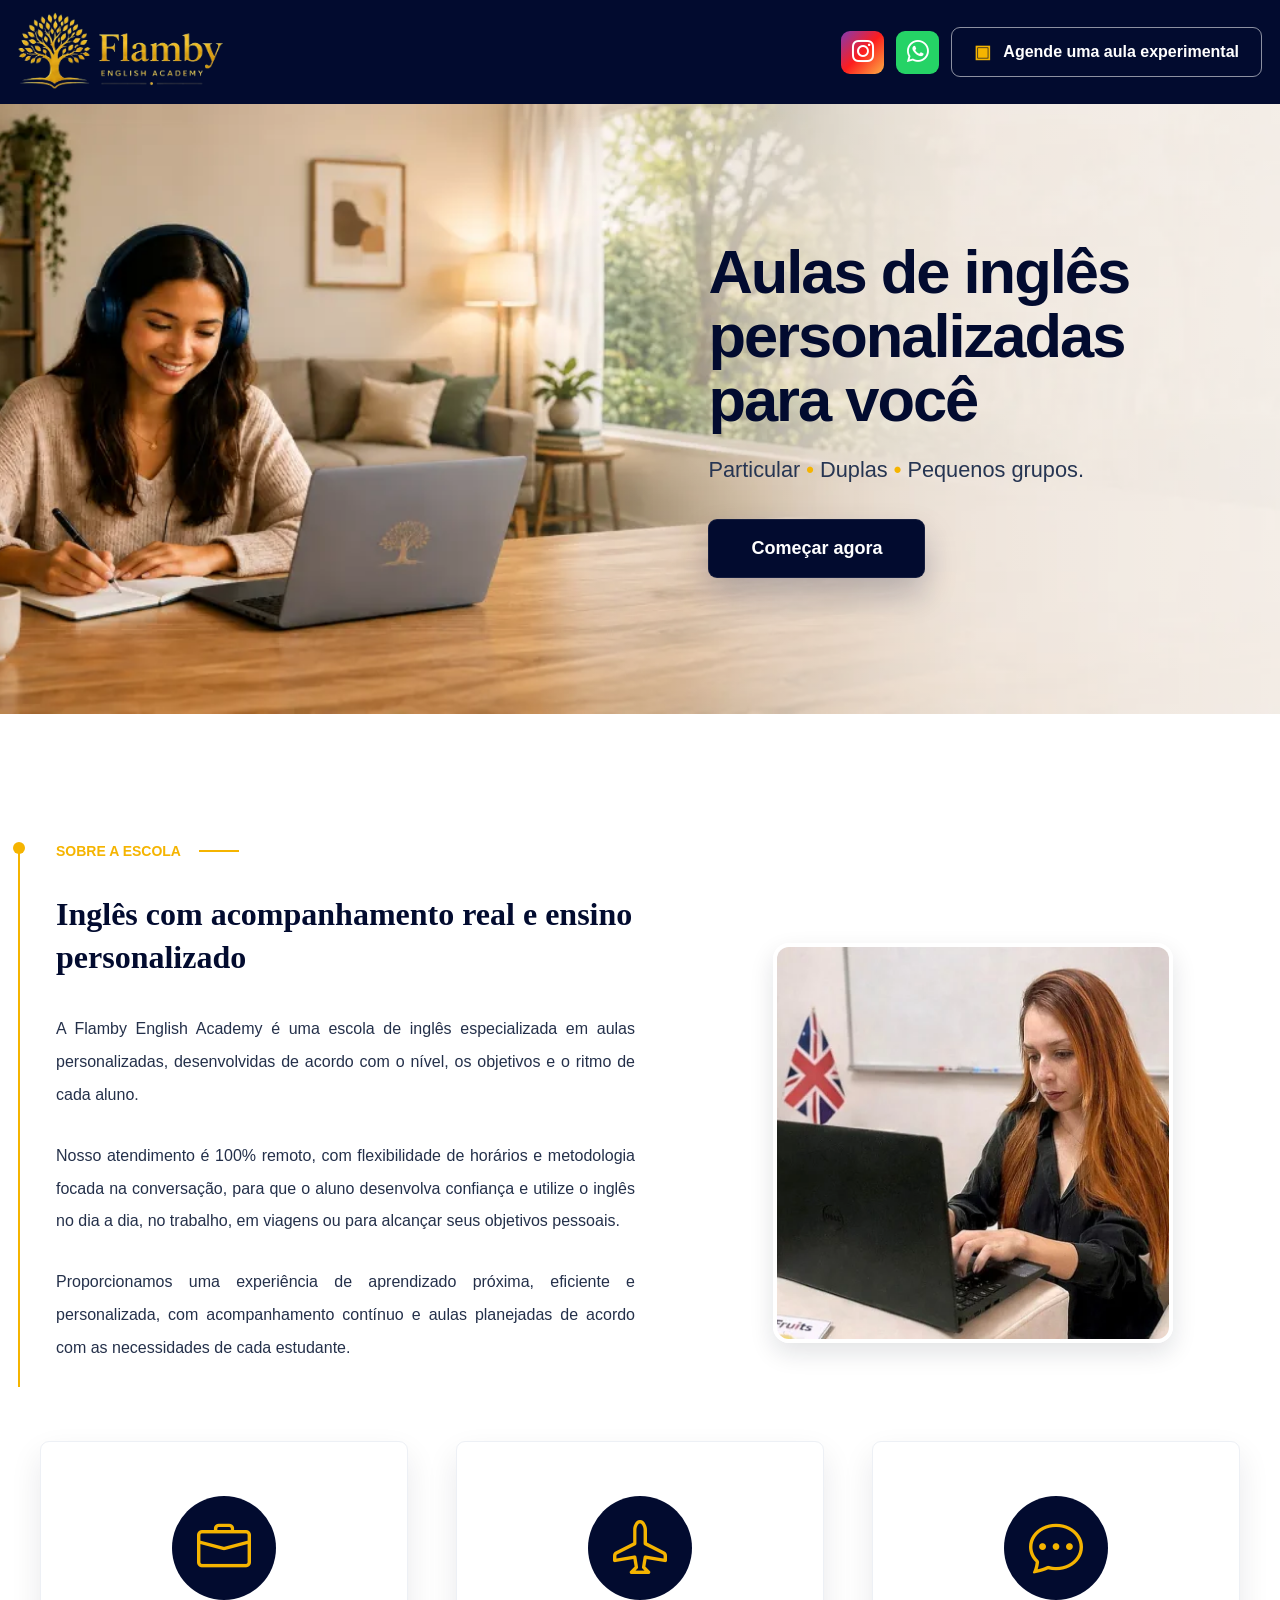
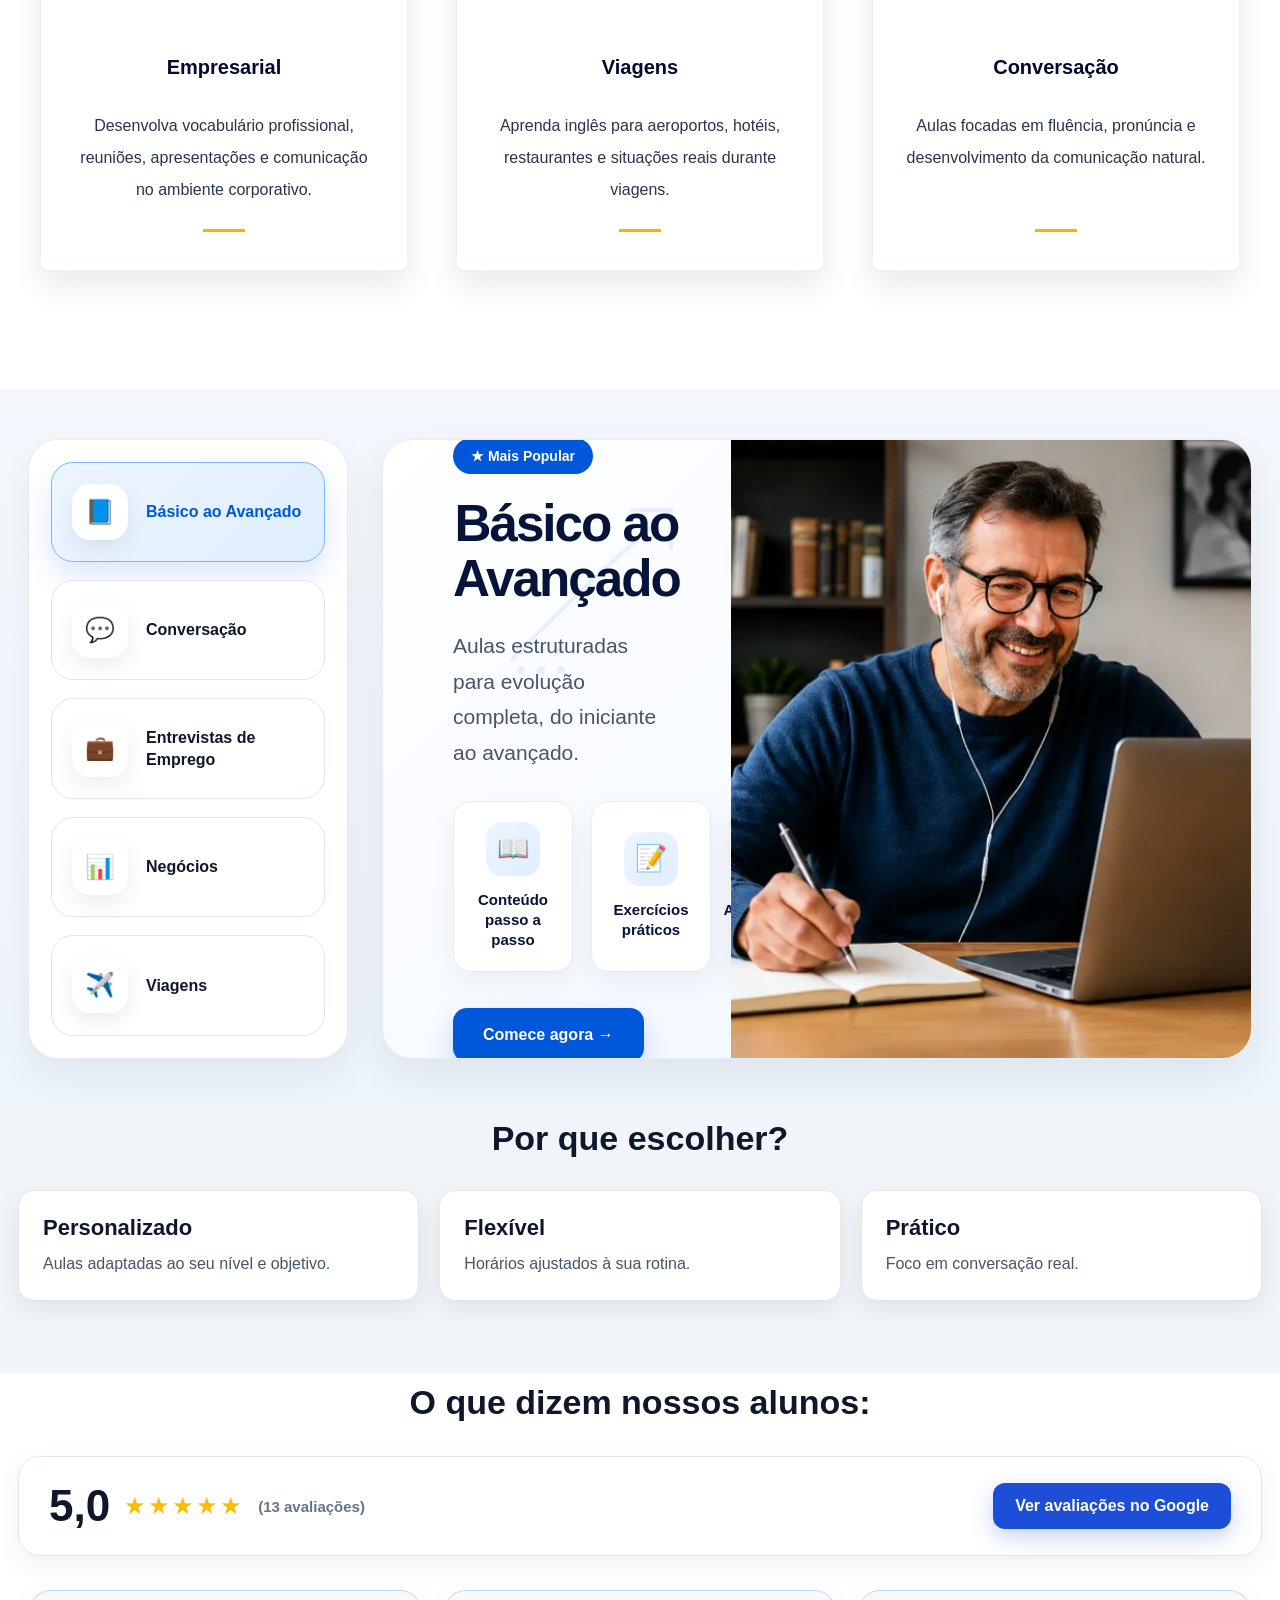
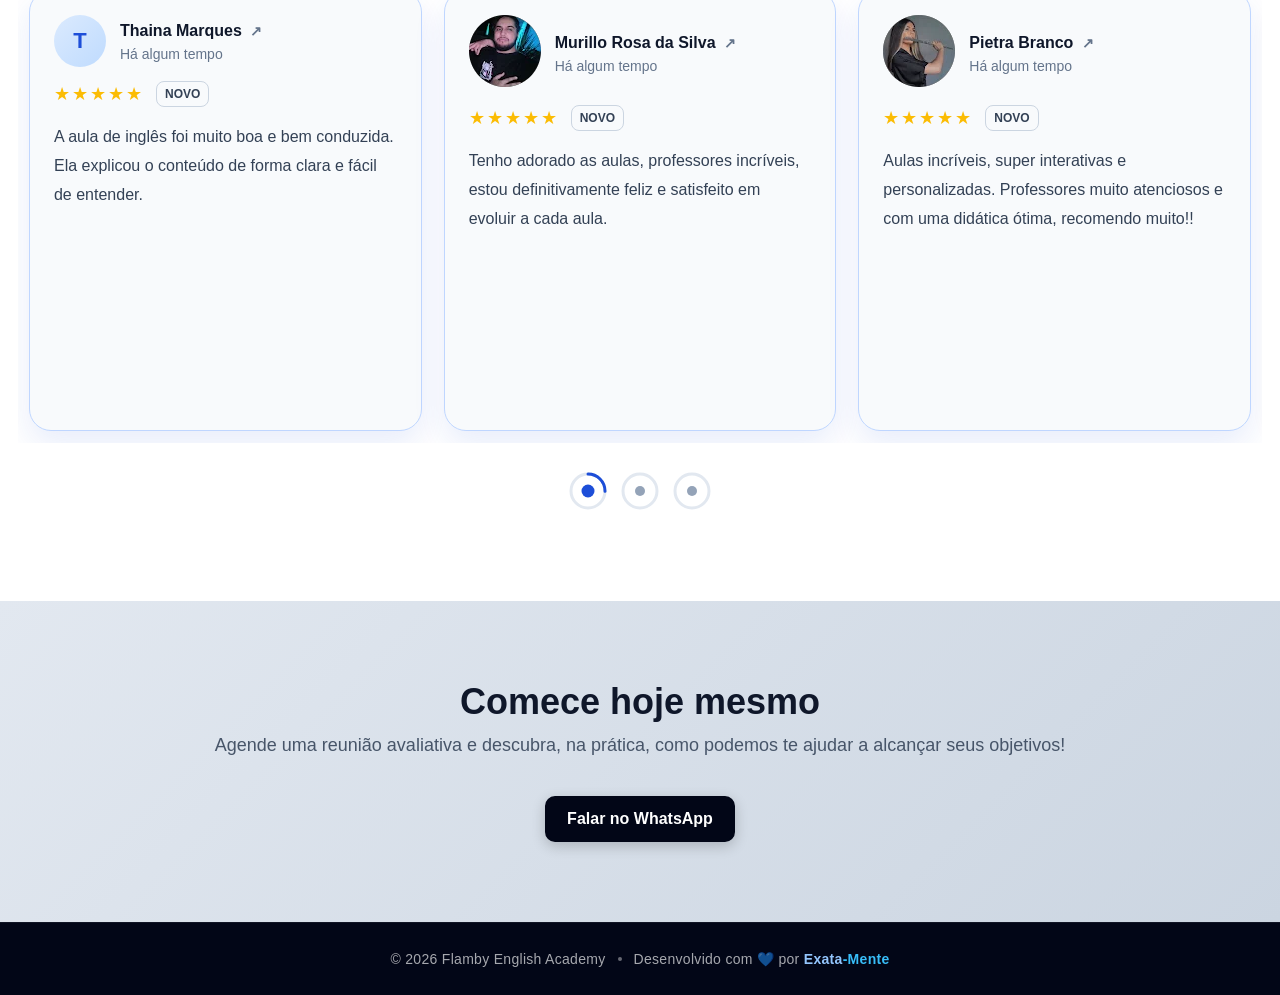
==== commit 8df22b34: "Alterações no visual da página" ====
--- a/index.html
+++ b/index.html
@@ -5,7 +5,7 @@
     <meta name="viewport" content="width=device-width, initial-scale=1.0">
     <title>Flamby English Academy</title>
     
-    <link rel="icon" type="image/png" href="imagens/logo_novo.png">
+    <link rel="icon" type="image/webp" href="imagens/webp/logo_novo.webp">
     <link rel="stylesheet" href="style.css">
 </head>
 <body>
@@ -15,7 +15,7 @@
     <div class="container header-content">
         
         <a href="index.html" class="logo-area">
-            <img src="imagens/logo_novo.png" alt="Logo Flamby" class="logo">
+            <img src="imagens/webp/logo_novo.webp" alt="Logo Flamby" class="logo">
         </a>
 
         <div class="header-actions">
@@ -62,34 +62,41 @@
 </section>
 
 <section class="sobre">
-    <div class="container sobre-content">
-        <div class="sobre-texto">
-            <span class="tag-sobre">Sobre a escola</span>
-
-            <div class="sobre-texto-grid">
-                <div class="sobre-texto-col sobre-texto-col-left">
-                    <h2>Inglês com acompanhamento real e ensino personalizado</h2>
-                    <p>
-                        A Flamby English Academy é uma escola de inglês especializada em aulas personalizadas, 
-                        desenvolvidas de acordo com o nível, os objetivos e o ritmo de cada aluno.
-                    </p>
-                    <p>
-                        Nosso atendimento é 100% remoto, com flexibilidade de horários e metodologia focada na conversação, 
-                        para que o aluno desenvolva confiança e utilize o inglês no dia a dia, no trabalho, em viagens ou para alcançar seus objetivos pessoais.
-                    </p>
-                    <p>
-                        Proporcionamos uma experiência de aprendizado próxima, eficiente e personalizada, com acompanhamento contínuo e aulas planejadas 
-                        de acordo com as necessidades de cada estudante.
-                    </p>
-                </div>
-
-                <div class="sobre-texto-col sobre-texto-col-imagem">
-                    <div class="sobre-professora">
-                        <img src="imagens/prof_tahis.jpg" alt="Professora Thaís Izabel">
+    <div class="container">
+        <div class="sobre-content">
+            <div class="sobre-texto">
+                <span class="tag-sobre">Sobre a escola</span>
+
+                <div class="sobre-texto-grid">
+                    <div class="sobre-texto-col sobre-texto-col-left">
+                        <h2>Inglês com acompanhamento real e ensino personalizado</h2>
+                        <p>
+                            A Flamby English Academy é uma escola de inglês especializada em aulas personalizadas, 
+                            desenvolvidas de acordo com o nível, os objetivos e o ritmo de cada aluno.
+                        </p>
+                        <p>
+                            Nosso atendimento é 100% remoto, com flexibilidade de horários e metodologia focada na conversação, 
+                            para que o aluno desenvolva confiança e utilize o inglês no dia a dia, no trabalho, em viagens ou para alcançar seus objetivos pessoais.
+                        </p>
+                        <p>
+                            Proporcionamos uma experiência de aprendizado próxima, eficiente e personalizada, com acompanhamento contínuo e aulas planejadas 
+                            de acordo com as necessidades de cada estudante.
+                        </p>
                     </div>
-                </div>
-            </div>
-
+
+                    <div class="sobre-texto-col sobre-texto-col-imagem">
+                        <div class="sobre-professora">
+                            <div class="professoras-carousel">
+                                <img src="imagens/webp/prof_tahis.webp" alt="Professora Thaís Izabel" class="carousel-image active">
+                                <img src="imagens/webp/prof_ana.webp" alt="Professora Ana" class="carousel-image">
+                            </div>
+                        </div>
+                    </div>
+                </div>
+            </div>
+        </div>
+
+        <div class="sobre-destaques-content">
             <div class="sobre-destaques">
 
                 <div class="sobre-card">
@@ -148,7 +155,7 @@
                     data-title="Básico ao Avançado"
                     data-badge="★ Mais Popular"
                     data-description="Aulas estruturadas para evolução completa, do iniciante ao avançado."
-                    data-image="imagens/image1.png"
+                    data-image="imagens/webp/image1.webp"
                     data-alt="Aluno estudando inglês online"
                     data-items="📖|Conteúdo passo a passo|📝|Exercícios práticos|📊|Acompanhamento da evolução|🏅|Certificado de conclusão">
 
@@ -162,7 +169,7 @@
                     data-title="Conversação"
                     data-badge="Fluência e Prática"
                     data-description="Aulas focadas em comunicação real para alunos do básico ao avançado, desenvolvendo confiança, fluência e naturalidade."
-                    data-image="imagens/image2.png"
+                    data-image="imagens/webp/image2.webp"
                     data-alt="Aluno praticando conversação em inglês"
                     data-items="💬|Temas do cotidiano|👥|Debates guiados|📖|Ampliação de vocabulário|🎙️|Mais confiança para falar">
 
@@ -176,7 +183,7 @@
                     data-title="Entrevistas de Emprego"
                     data-badge="Preparação Profissional"
                     data-description="Preparação completa para entrevistas em inglês com mais segurança e naturalidade."
-                    data-image="imagens/image4.png"
+                    data-image="imagens/webp/image4.webp"
                     data-alt="Aluna se preparando para entrevista de emprego"
                     data-items="👥|Simulação de entrevistas|🎯|Respostas estratégicas|💼|Vocabulário profissional|🛡️|Postura e confiança">
 
@@ -190,7 +197,7 @@
                     data-title="Negócios"
                     data-badge="Business English"
                     data-description="Foco em comunicação profissional, reuniões, e-mails e ambiente corporativo."
-                    data-image="imagens/image5.png"
+                    data-image="imagens/webp/image5.webp"
                     data-alt="Profissional estudando inglês para negócios"
                     data-items="👥|Reuniões em inglês|✉️|E-mails profissionais|📈|Apresentações|🏢|Vocabulário corporativo">
 
@@ -204,7 +211,7 @@
                     data-title="Viagens"
                     data-badge="Viagens"
                     data-description="Aprenda a se comunicar com confiança em aeroportos, hotéis e situações reais de viagem."
-                    data-image="imagens/image6.png"
+                    data-image="imagens/webp/image6.webp"
                     data-alt="Aluno estudando inglês para viagens"
                     data-items="✈️|Aeroportos e imigração|🏨|Hotéis e reservas|🍽️|Restaurantes|🧳|Situações reais de viagem">
 
@@ -272,7 +279,7 @@
 
                     <img
                         id="aulasImagem"
-                        src="imagens/image1.png"
+                        src="imagens/webp/image1.webp"
                         alt="Aluno estudando inglês online"
                     >
 
@@ -338,259 +345,261 @@
         </div> -->
 
         <div class="lista-avaliacoes">
-
-            <article class="card-avaliacao destaque">
-                <div class="avaliacao-header">
-                    <a href="https://www.google.com/maps/contrib/115307635380925156962/reviews?hl=pt-BR" target="_blank" rel="noopener noreferrer" class="avaliacao-link" aria-label="Ver perfil de Thaina Marques no Google">
-                        <span class="avaliacao-avatar-box">
-                            <img
-                                src="imagens/comentarios_google/Thaina_Marques.png"
-                                alt="Foto de Thaina Marques"
-                                class="avaliacao-foto"
-                                onerror="this.style.display='none'; this.nextElementSibling.style.display='flex';"
-                            >
-                            <span class="avaliacao-avatar avatar-fallback" style="display: none;">T</span>
-                        </span>
-                    </a>
-                    <div class="avaliacao-meta">
-                        <a href="https://www.google.com/maps/contrib/115307635380925156962/reviews?hl=pt-BR" target="_blank" rel="noopener noreferrer" class="nome-link">
-                            Thaina Marques <span class="google-icon">↗</span>
-                        </a>
-                        <span>Há algum tempo</span>
-                    </div>
-                </div>
-
-                <div class="avaliacao-estrelas-linha">
-                    <span class="estrelas">★★★★★</span>
-                    <span class="selo-recente">NOVO</span>
-                </div>
-
-                <p class="avaliacao-texto">
-                    A aula de inglês foi muito boa e bem conduzida. Ela explicou o conteúdo de forma clara e fácil de entender.
-                </p>
-            </article>
-
-            <article class="card-avaliacao destaque">
-                <div class="avaliacao-header">
-                    <a href="https://www.google.com/maps/contrib/111191832672913877552/reviews?hl=pt-BR" target="_blank" rel="noopener noreferrer" class="avaliacao-link" aria-label="Ver perfil de Murillo Rosa da Silva no Google">
-                        <span class="avaliacao-avatar-box">
-                            <img
-                                src="imagens/comentarios_google/Murillo_Rosa_da_Silva.png"
-                                alt="Foto de Murillo Rosa da Silva"
-                                class="avaliacao-foto"
-                                onerror="this.style.display='none'; this.nextElementSibling.style.display='flex';"
-                            >
-                            <span class="avaliacao-avatar avatar-fallback" style="display: none;">M</span>
-                        </span>
-                    </a>
-                    <div class="avaliacao-meta">
-                        <a href="https://www.google.com/maps/contrib/111191832672913877552/reviews?hl=pt-BR" target="_blank" rel="noopener noreferrer" class="nome-link">
-                            Murillo Rosa da Silva <span class="google-icon">↗</span>
-                        </a>
-                        <span>Há algum tempo</span>
-                    </div>
-                </div>
-
-                <div class="avaliacao-estrelas-linha">
-                    <span class="estrelas">★★★★★</span>
-                    <span class="selo-recente">NOVO</span>
-                </div>
-
-                <p class="avaliacao-texto">
-                    Tenho adorado as aulas, professores incríveis, estou definitivamente feliz e satisfeito em evoluir a cada aula.
-                </p>
-            </article>
-
-            <article class="card-avaliacao destaque">
-                <div class="avaliacao-header">
-                    <a href="https://www.google.com/maps/contrib/110320527303380490580/reviews?hl=pt-BR" target="_blank" rel="noopener noreferrer" class="avaliacao-link" aria-label="Ver perfil de Pietra Branco no Google">
-                        <span class="avaliacao-avatar-box">
-                            <img
-                                src="imagens/comentarios_google/Pietra_Branco.png"
-                                alt="Foto de Pietra Branco"
-                                class="avaliacao-foto"
-                                onerror="this.style.display='none'; this.nextElementSibling.style.display='flex';"
-                            >
-                            <span class="avaliacao-avatar avatar-fallback" style="display: none;">P</span>
-                        </span>
-                    </a>
-                    <div class="avaliacao-meta">
-                        <a href="https://www.google.com/maps/contrib/110320527303380490580/reviews?hl=pt-BR" target="_blank" rel="noopener noreferrer" class="nome-link">
-                            Pietra Branco <span class="google-icon">↗</span>
-                        </a>
-                        <span>Há algum tempo</span>
-                    </div>
-                </div>
-
-                <div class="avaliacao-estrelas-linha">
-                    <span class="estrelas">★★★★★</span>
-                    <span class="selo-recente">NOVO</span>
-                </div>
-
-                <p class="avaliacao-texto">
-                    Aulas incríveis, super interativas e personalizadas. Professores muito atenciosos e com uma didática ótima, recomendo muito!!
-                </p>
-            </article>
-
-            <article class="card-avaliacao">
-                <div class="avaliacao-header">
-                    <a href="https://www.google.com/maps/contrib/117475372923152810379/reviews?hl=pt-BR" target="_blank" rel="noopener noreferrer" class="avaliacao-link" aria-label="Ver perfil de Thamires Oliveira no Google">
-                        <span class="avaliacao-avatar-box">
-                            <img
-                                src="imagens/comentarios_google/Thamires_Oliveira.png"
-                                alt="Foto de Thamires Oliveira"
-                                class="avaliacao-foto"
-                                onerror="this.style.display='none'; this.nextElementSibling.style.display='flex';"
-                            >
-                            <span class="avaliacao-avatar avatar-fallback" style="display: none;">T</span>
-                        </span>
-                    </a>
-                    <div class="avaliacao-meta">
-                        <a href="https://www.google.com/maps/contrib/117475372923152810379/reviews?hl=pt-BR" target="_blank" rel="noopener noreferrer" class="nome-link">
-                            Thamires Oliveira <span class="google-icon">↗</span>
-                        </a>
-                        <span>Há algum tempo</span>
-                    </div>
-                </div>
-
-                <div class="avaliacao-estrelas-linha">
-                    <span class="estrelas">★★★★★</span>
-                    <span class="selo-recente">NOVO</span>
-                </div>
-
-                <p class="avaliacao-texto">
-                    Aulas dinâmicas, leves e divertidas. Aqui, a gente se sente à vontade para praticar conversação sem aquele sentimento de pressão.
-                </p>
-            </article>
-
-            <article class="card-avaliacao">
-                <div class="avaliacao-header">
-                    <a href="https://www.google.com/maps/contrib/108853441651935164250/reviews?hl=pt-BR" target="_blank" rel="noopener noreferrer" class="avaliacao-link" aria-label="Ver perfil de Isa mara Custodio no Google">
-                        <span class="avaliacao-avatar-box">
-                            <img
-                                src="imagens/comentarios_google/Isa_mara_Custodio.png"
-                                alt="Foto de Isa mara Custodio"
-                                class="avaliacao-foto"
-                                onerror="this.style.display='none'; this.nextElementSibling.style.display='flex';"
-                            >
-                            <span class="avaliacao-avatar avatar-fallback" style="display: none;">I</span>
-                        </span>
-                    </a>
-                    <div class="avaliacao-meta">
-                        <a href="https://www.google.com/maps/contrib/108853441651935164250/reviews?hl=pt-BR" target="_blank" rel="noopener noreferrer" class="nome-link">
-                            Isa mara Custodio <span class="google-icon">↗</span>
-                        </a>
-                        <span>Há algum tempo</span>
-                    </div>
-                </div>
-
-                <div class="avaliacao-estrelas-linha">
-                    <span class="estrelas">★★★★★</span>
-                    <span class="selo-recente">NOVO</span>
-                </div>
-
-                <p class="avaliacao-texto">
-                    As aulas são excelentes, didáticas e interativas, recomendo muito para quem busca um aprendizado com qualidade.
-                </p>
-            </article>
-
-            <article class="card-avaliacao">
-                <div class="avaliacao-header">
-                    <a href="https://www.google.com/maps/contrib/108876612921463457823/reviews?hl=pt-BR" target="_blank" rel="noopener noreferrer" class="avaliacao-link" aria-label="Ver perfil de Patrick Guimarães no Google">
-                        <span class="avaliacao-avatar-box">
-                            <img
-                                src="imagens/comentarios_google/Patrick_Guimaraes.png"
-                                alt="Foto de Patrick Guimarães"
-                                class="avaliacao-foto"
-                                onerror="this.style.display='none'; this.nextElementSibling.style.display='flex';"
-                            >
-                            <span class="avaliacao-avatar avatar-fallback" style="display: none;">P</span>
-                        </span>
-                    </a>
-                    <div class="avaliacao-meta">
-                        <a href="https://www.google.com/maps/contrib/108876612921463457823/reviews?hl=pt-BR" target="_blank" rel="noopener noreferrer" class="nome-link">
-                            Patrick Guimarães <span class="google-icon">↗</span>
-                        </a>
-                        <span>Há algum tempo</span>
-                    </div>
-                </div>
-
-                <div class="avaliacao-estrelas-linha">
-                    <span class="estrelas">★★★★★</span>
-                    <span class="selo-recente">NOVO</span>
-                </div>
-
-                <p class="avaliacao-texto">
-                    Ensino de qualidade 👏
-                </p>
-            </article>
-
-            <article class="card-avaliacao">
-                <div class="avaliacao-header">
-                    <a href="https://www.google.com/maps/contrib/109867714852130397686/reviews?hl=pt-BR" target="_blank" rel="noopener noreferrer" class="avaliacao-link" aria-label="Ver perfil de Ana Carla Rocha no Google">
-                        <span class="avaliacao-avatar-box">
-                            <img
-                                src="imagens/comentarios_google/Ana_Carla_Rocha.png"
-                                alt="Foto de Ana Carla Rocha"
-                                class="avaliacao-foto"
-                                onerror="this.style.display='none'; this.nextElementSibling.style.display='flex';"
-                            >
-                            <span class="avaliacao-avatar avatar-fallback" style="display: none;">A</span>
-                        </span>
-                    </a>
-                    <div class="avaliacao-meta">
-                        <a href="https://www.google.com/maps/contrib/109867714852130397686/reviews?hl=pt-BR" target="_blank" rel="noopener noreferrer" class="nome-link">
-                            Ana Carla Rocha <span class="google-icon">↗</span>
-                        </a>
-                        <span>Há algum tempo</span>
-                    </div>
-                </div>
-
-                <div class="avaliacao-estrelas-linha">
-                    <span class="estrelas">★★★★★</span>
-                    <span class="selo-recente">NOVO</span>
-                </div>
-
-                <p class="avaliacao-texto">
-                    A Flamby oferece um ensino de inglês de alta qualidade, com professores dedicados, aulas dinâmicas e um ambiente acolhedor.
-                </p>
-            </article>
-
-            <article class="card-avaliacao">
-                <div class="avaliacao-header">
-                    <a href="https://www.google.com/maps/contrib/111038879217316641499/reviews?hl=pt-BR" target="_blank" rel="noopener noreferrer" class="avaliacao-link" aria-label="Ver perfil de Matheus no Google">
-                        <span class="avaliacao-avatar-box">
-                            <img
-                                src="imagens/comentarios_google/Matheus.png"
-                                alt="Foto de Matheus"
-                                class="avaliacao-foto"
-                                onerror="this.style.display='none'; this.nextElementSibling.style.display='flex';"
-                            >
-                            <span class="avaliacao-avatar avatar-fallback" style="display: none;">M</span>
-                        </span>
-                    </a>
-                    <div class="avaliacao-meta">
-                        <a href="https://www.google.com/maps/contrib/111038879217316641499/reviews?hl=pt-BR" target="_blank" rel="noopener noreferrer" class="nome-link">
-                            Matheus <span class="google-icon">↗</span>
-                        </a>
-                        <span>Há algum tempo</span>
-                    </div>
-                </div>
-
-                <div class="avaliacao-estrelas-linha">
-                    <span class="estrelas">★★★★★</span>
-                    <span class="selo-recente">NOVO</span>
-                </div>
-
-                <p class="avaliacao-texto">
-                    Recomendo muito a Ana! 😊
-                    Ela é uma professora de inglês muito boa, super didática e atenciosa. 
-                    O que eu mais gosto é que ela adapta as aulas de acordo com a necessidade de cada aluno, então fica bem mais fácil de aprender. 
-                    Dá pra ver que ela realmente se preocupa com o aprendizado e está sempre focada em ajudar a gente a evoluir. Vale muito a pena!
-                </p>
-            </article>
-
-        </div>
+            <div class="carousel-track" id="avaliacoesTrack">
+                <div class="carousel-slide">
+                    <article class="card-avaliacao destaque">
+                        <div class="avaliacao-header">
+                            <a href="https://www.google.com/maps/contrib/115307635380925156962/reviews?hl=pt-BR" target="_blank" rel="noopener noreferrer" class="avaliacao-link" aria-label="Ver perfil de Thaina Marques no Google">
+                                <span class="avaliacao-avatar-box">
+                                    <img
+                                        src="imagens/webp/Thaina_Marques.webp"
+                                        alt="Foto de Thaina Marques"
+                                        class="avaliacao-foto"
+                                        onerror="this.style.display='none'; this.nextElementSibling.style.display='flex';"
+                                    >
+                                    <span class="avaliacao-avatar avatar-fallback" style="display: none;">T</span>
+                                </span>
+                            </a>
+                            <div class="avaliacao-meta">
+                                <a href="https://www.google.com/maps/contrib/115307635380925156962/reviews?hl=pt-BR" target="_blank" rel="noopener noreferrer" class="nome-link">
+                                    Thaina Marques <span class="google-icon">↗</span>
+                                </a>
+                                <span>Há algum tempo</span>
+                            </div>
+                        </div>
+                        <div class="avaliacao-estrelas-linha">
+                            <span class="estrelas">★★★★★</span>
+                            <span class="selo-recente">NOVO</span>
+                        </div>
+                        <p class="avaliacao-texto">
+                            A aula de inglês foi muito boa e bem conduzida. Ela explicou o conteúdo de forma clara e fácil de entender.
+                        </p>
+                    </article>
+                </div>
+                <div class="carousel-slide">
+                    <article class="card-avaliacao destaque">
+                        <div class="avaliacao-header">
+                            <a href="https://www.google.com/maps/contrib/111191832672913877552/reviews?hl=pt-BR" target="_blank" rel="noopener noreferrer" class="avaliacao-link" aria-label="Ver perfil de Murillo Rosa da Silva no Google">
+                                <span class="avaliacao-avatar-box">
+                                    <img
+                                        src="imagens/webp/Murillo_Rosa_da_Silva.webp"
+                                        alt="Foto de Murillo Rosa da Silva"
+                                        class="avaliacao-foto"
+                                        onerror="this.style.display='none'; this.nextElementSibling.style.display='flex';"
+                                    >
+                                    <span class="avaliacao-avatar avatar-fallback" style="display: none;">M</span>
+                                </span>
+                            </a>
+                            <div class="avaliacao-meta">
+                                <a href="https://www.google.com/maps/contrib/111191832672913877552/reviews?hl=pt-BR" target="_blank" rel="noopener noreferrer" class="nome-link">
+                                    Murillo Rosa da Silva <span class="google-icon">↗</span>
+                                </a>
+                                <span>Há algum tempo</span>
+                            </div>
+                        </div>
+                        <div class="avaliacao-estrelas-linha">
+                            <span class="estrelas">★★★★★</span>
+                            <span class="selo-recente">NOVO</span>
+                        </div>
+                        <p class="avaliacao-texto">
+                            Tenho adorado as aulas, professores incríveis, estou definitivamente feliz e satisfeito em evoluir a cada aula.
+                        </p>
+                    </article>
+                </div>
+                <div class="carousel-slide">
+                    <article class="card-avaliacao destaque">
+                        <div class="avaliacao-header">
+                            <a href="https://www.google.com/maps/contrib/110320527303380490580/reviews?hl=pt-BR" target="_blank" rel="noopener noreferrer" class="avaliacao-link" aria-label="Ver perfil de Pietra Branco no Google">
+                                <span class="avaliacao-avatar-box">
+                                    <img
+                                        src="imagens/webp/Pietra_Branco.webp"
+                                        alt="Foto de Pietra Branco"
+                                        class="avaliacao-foto"
+                                        onerror="this.style.display='none'; this.nextElementSibling.style.display='flex';"
+                                    >
+                                    <span class="avaliacao-avatar avatar-fallback" style="display: none;">P</span>
+                                </span>
+                            </a>
+                            <div class="avaliacao-meta">
+                                <a href="https://www.google.com/maps/contrib/110320527303380490580/reviews?hl=pt-BR" target="_blank" rel="noopener noreferrer" class="nome-link">
+                                    Pietra Branco <span class="google-icon">↗</span>
+                                </a>
+                                <span>Há algum tempo</span>
+                            </div>
+                        </div>
+                        <div class="avaliacao-estrelas-linha">
+                            <span class="estrelas">★★★★★</span>
+                            <span class="selo-recente">NOVO</span>
+                        </div>
+                        <p class="avaliacao-texto">
+                            Aulas incríveis, super interativas e personalizadas. Professores muito atenciosos e com uma didática ótima, recomendo muito!!
+                        </p>
+                    </article>
+                </div>
+                <div class="carousel-slide">
+                    <article class="card-avaliacao">
+                        <div class="avaliacao-header">
+                            <a href="https://www.google.com/maps/contrib/117475372923152810379/reviews?hl=pt-BR" target="_blank" rel="noopener noreferrer" class="avaliacao-link" aria-label="Ver perfil de Thamires Oliveira no Google">
+                                <span class="avaliacao-avatar-box">
+                                    <img
+                                        src="imagens/webp/Thamires_Oliveira.webp"
+                                        alt="Foto de Thamires Oliveira"
+                                        class="avaliacao-foto"
+                                        onerror="this.style.display='none'; this.nextElementSibling.style.display='flex';"
+                                    >
+                                    <span class="avaliacao-avatar avatar-fallback" style="display: none;">T</span>
+                                </span>
+                            </a>
+                            <div class="avaliacao-meta">
+                                <a href="https://www.google.com/maps/contrib/117475372923152810379/reviews?hl=pt-BR" target="_blank" rel="noopener noreferrer" class="nome-link">
+                                    Thamires Oliveira <span class="google-icon">↗</span>
+                                </a>
+                                <span>Há algum tempo</span>
+                            </div>
+                        </div>
+                        <div class="avaliacao-estrelas-linha">
+                            <span class="estrelas">★★★★★</span>
+                            <span class="selo-recente">NOVO</span>
+                        </div>
+                        <p class="avaliacao-texto">
+                            Aulas dinâmicas, leves e divertidas. Aqui, a gente se sente à vontade para praticar conversação sem aquele sentimento de pressão.
+                        </p>
+                    </article>
+                </div>
+                <div class="carousel-slide">
+                    <article class="card-avaliacao">
+                        <div class="avaliacao-header">
+                            <a href="https://www.google.com/maps/contrib/108853441651935164250/reviews?hl=pt-BR" target="_blank" rel="noopener noreferrer" class="avaliacao-link" aria-label="Ver perfil de Isa mara Custodio no Google">
+                                <span class="avaliacao-avatar-box">
+                                    <img
+                                        src="imagens/webp/Isa_mara_Custodio.webp"
+                                        alt="Foto de Isa mara Custodio"
+                                        class="avaliacao-foto"
+                                        onerror="this.style.display='none'; this.nextElementSibling.style.display='flex';"
+                                    >
+                                    <span class="avaliacao-avatar avatar-fallback" style="display: none;">I</span>
+                                </span>
+                            </a>
+                            <div class="avaliacao-meta">
+                                <a href="https://www.google.com/maps/contrib/108853441651935164250/reviews?hl=pt-BR" target="_blank" rel="noopener noreferrer" class="nome-link">
+                                    Isa mara Custodio <span class="google-icon">↗</span>
+                                </a>
+                                <span>Há algum tempo</span>
+                            </div>
+                        </div>
+                        <div class="avaliacao-estrelas-linha">
+                            <span class="estrelas">★★★★★</span>
+                            <span class="selo-recente">NOVO</span>
+                        </div>
+                        <p class="avaliacao-texto">
+                            As aulas são excelentes, didáticas e interativas, recomendo muito para quem busca um aprendizado com qualidade.
+                        </p>
+                    </article>
+                </div>
+                <div class="carousel-slide">
+                    <article class="card-avaliacao">
+                        <div class="avaliacao-header">
+                            <a href="https://www.google.com/maps/contrib/108876612921463457823/reviews?hl=pt-BR" target="_blank" rel="noopener noreferrer" class="avaliacao-link" aria-label="Ver perfil de Patrick Guimarães no Google">
+                                <span class="avaliacao-avatar-box">
+                                    <img
+                                        src="imagens/webp/Patrick_Guimaraes.webp"
+                                        alt="Foto de Patrick Guimarães"
+                                        class="avaliacao-foto"
+                                        onerror="this.style.display='none'; this.nextElementSibling.style.display='flex';"
+                                    >
+                                    <span class="avaliacao-avatar avatar-fallback" style="display: none;">P</span>
+                                </span>
+                            </a>
+                            <div class="avaliacao-meta">
+                                <a href="https://www.google.com/maps/contrib/108876612921463457823/reviews?hl=pt-BR" target="_blank" rel="noopener noreferrer" class="nome-link">
+                                    Patrick Guimarães <span class="google-icon">↗</span>
+                                </a>
+                                <span>Há algum tempo</span>
+                            </div>
+                        </div>
+                        <div class="avaliacao-estrelas-linha">
+                            <span class="estrelas">★★★★★</span>
+                            <span class="selo-recente">NOVO</span>
+                        </div>
+                        <p class="avaliacao-texto">
+                            Ensino de qualidade 👏
+                        </p>
+                    </article>
+                </div>
+                <div class="carousel-slide">
+                    <article class="card-avaliacao">
+                        <div class="avaliacao-header">
+                            <a href="https://www.google.com/maps/contrib/109867714852130397686/reviews?hl=pt-BR" target="_blank" rel="noopener noreferrer" class="avaliacao-link" aria-label="Ver perfil de Ana Carla Rocha no Google">
+                                <span class="avaliacao-avatar-box">
+                                    <img
+                                        src="imagens/webp/Ana_Carla_Rocha.webp"
+                                        alt="Foto de Ana Carla Rocha"
+                                        class="avaliacao-foto"
+                                        onerror="this.style.display='none'; this.nextElementSibling.style.display='flex';"
+                                    >
+                                    <span class="avaliacao-avatar avatar-fallback" style="display: none;">A</span>
+                                </span>
+                            </a>
+                            <div class="avaliacao-meta">
+                                <a href="https://www.google.com/maps/contrib/109867714852130397686/reviews?hl=pt-BR" target="_blank" rel="noopener noreferrer" class="nome-link">
+                                    Ana Carla Rocha <span class="google-icon">↗</span>
+                                </a>
+                                <span>Há algum tempo</span>
+                            </div>
+                        </div>
+                        <div class="avaliacao-estrelas-linha">
+                            <span class="estrelas">★★★★★</span>
+                            <span class="selo-recente">NOVO</span>
+                        </div>
+                        <p class="avaliacao-texto">
+                            A Flamby oferece um ensino de inglês de alta qualidade, com professores dedicados, aulas dinâmicas e um ambiente acolhedor.
+                        </p>
+                    </article>
+                </div>
+                <div class="carousel-slide">
+                    <article class="card-avaliacao">
+                        <div class="avaliacao-header">
+                            <a href="https://www.google.com/maps/contrib/111038879217316641499/reviews?hl=pt-BR" target="_blank" rel="noopener noreferrer" class="avaliacao-link" aria-label="Ver perfil de Matheus no Google">
+                                <span class="avaliacao-avatar-box">
+                                    <img
+                                        src="imagens/webp/Matheus.webp"
+                                        alt="Foto de Matheus"
+                                        class="avaliacao-foto"
+                                        onerror="this.style.display='none'; this.nextElementSibling.style.display='flex';"
+                                    >
+                                    <span class="avaliacao-avatar avatar-fallback" style="display: none;">M</span>
+                                </span>
+                            </a>
+                            <div class="avaliacao-meta">
+                                <a href="https://www.google.com/maps/contrib/111038879217316641499/reviews?hl=pt-BR" target="_blank" rel="noopener noreferrer" class="nome-link">
+                                    Matheus <span class="google-icon">↗</span>
+                                </a>
+                                <span>Há algum tempo</span>
+                            </div>
+                        </div>
+                        <div class="avaliacao-estrelas-linha">
+                            <span class="estrelas">★★★★★</span>
+                            <span class="selo-recente">NOVO</span>
+                        </div>
+                        <p class="avaliacao-texto">
+                            Recomendo muito a Ana! 😊
+                            Ela é uma professora de inglês muito boa, super didática e atenciosa. 
+                            O que eu mais gosto é que ela adapta as aulas de acordo com a necessidade de cada aluno, então fica bem mais fácil de aprender. 
+                            Dá pra ver que ela realmente se preocupa com o aprendizado e está sempre focada em ajudar a gente a evoluir. Vale muito a pena!
+                        </p>
+                    </article>
+                </div>
+            </div>
+            <div class="carousel-controls">
+                <button class="carousel-btn carousel-btn--prev" id="avaliacoesPrev" aria-label="Avaliação anterior">
+                    <svg width="20" height="20" viewBox="0 0 24 24" fill="none" stroke="currentColor" stroke-width="2.5" stroke-linecap="round" stroke-linejoin="round"><polyline points="15 18 9 12 15 6"/></svg>
+                </button>
+                <button class="carousel-btn carousel-btn--next" id="avaliacoesNext" aria-label="Próxima avaliação">
+                    <svg width="20" height="20" viewBox="0 0 24 24" fill="none" stroke="currentColor" stroke-width="2.5" stroke-linecap="round" stroke-linejoin="round"><polyline points="9 18 15 12 9 6"/></svg>
+                </button>
+            </div>
+        </div>
+        <div class="carousel-dots" id="avaliacoesDots"></div>
     </div>
 </section>
 
--- a/style.css
+++ b/style.css
@@ -321,6 +321,7 @@
 /* BENEFÍCIOS */
 .beneficios {
     background: #f1f5f9;
+    padding-top: 10px;
 }
 
 .beneficios h2 {
@@ -489,13 +490,30 @@
     max-width: 400px;
 }
 
-.sobre-professora img {
+.professoras-carousel {
+    position: relative;
     width: 100%;
-    height: auto;
+    aspect-ratio: 1 / 1;
+}
+
+.carousel-image {
+    position: absolute;
+    top: 0;
+    left: 0;
+    width: 100%;
+    height: 100%;
+    object-fit: cover;
     border-radius: 16px;
     display: block;
     border: 4px solid #ffffff;
     box-shadow: 0 10px 24px rgba(15, 23, 42, 0.12);
+    opacity: 0;
+    transition: opacity 0.8s ease;
+}
+
+.carousel-image.active {
+    opacity: 1;
+    position: relative;
 }
 
 .sobre-texto-col-left h2 {
@@ -521,8 +539,8 @@
 
 /* AVALIAÇÕES */
 .avaliacoes-google {
-    padding: 90px 0;
-    background: #f8fafc;
+    padding: 10px 0 90px;
+    background: #ffffff;
 }
 
 .avaliacoes-topo {
@@ -638,13 +656,153 @@
 }
 
 .lista-avaliacoes {
-    display: grid;
-    grid-template-columns: repeat(2, minmax(280px, 1fr));
-    gap: 22px;
+    position: relative;
+    overflow: hidden;
+    background: #ffffff;
+}
+
+.carousel-track {
+    display: flex;
+    gap: 0;
+    transition: transform 0.85s cubic-bezier(0.65, 0, 0.15, 1);
+    will-change: transform;
+}
+
+.carousel-slide,
+.carousel-clone {
+    padding: 12px 11px;
+}
+
+.carousel-slide {
+    flex-shrink: 0;
+    box-sizing: border-box;
+    display: flex;
+}
+
+.carousel-slide .card-avaliacao {
+    width: 100%;
+    display: flex;
+    flex-direction: column;
+}
+
+.carousel-slide .avaliacao-texto {
+    flex: 1;
+}
+
+.carousel-clone {
+    flex-shrink: 0;
+    box-sizing: border-box;
+}
+
+.carousel-controls {
+    position: absolute;
+    top: 50%;
+    left: 0;
+    right: 0;
+    transform: translateY(-50%);
+    display: flex;
+    justify-content: space-between;
+    pointer-events: none;
+    z-index: 2;
+}
+
+.carousel-btn {
+    pointer-events: auto;
+    width: 44px;
+    height: 44px;
+    border-radius: 50%;
+    background: #ffffff;
+    border: 1px solid #e2e8f0;
+    box-shadow: 0 4px 14px rgba(15, 23, 42, 0.08);
+    color: #334155;
+    cursor: pointer;
+    display: flex;
+    align-items: center;
+    justify-content: center;
+    transition: all 0.25s ease;
+    opacity: 0;
+    transform: scale(0.9);
+}
+
+.carousel-btn:hover {
+    background: #1d4ed8;
+    color: #fff;
+    border-color: #1d4ed8;
+    box-shadow: 0 6px 20px rgba(29, 78, 216, 0.25);
+    transform: scale(1.05);
+}
+
+.lista-avaliacoes:hover .carousel-btn {
+    opacity: 1;
+    transform: scale(1);
+}
+
+.carousel-dots {
+    display: flex;
+    justify-content: center;
+    align-items: center;
+    gap: 12px;
+    margin-top: 28px;
+}
+
+.carousel-dot {
+    position: relative;
+    width: 40px;
+    height: 40px;
+    padding: 0;
+    border: none;
+    background: none;
+    cursor: pointer;
+    border-radius: 50%;
+    display: flex;
+    align-items: center;
+    justify-content: center;
+}
+
+.carousel-dot svg {
+    width: 40px;
+    height: 40px;
+    position: absolute;
+    top: 0;
+    left: 0;
+    transform: rotate(-90deg);
+}
+
+.dot-ring-bg {
+    fill: none;
+    stroke: #e2e8f0;
+    stroke-width: 3;
+}
+
+.dot-ring-progress {
+    fill: none;
+    stroke: #1d4ed8;
+    stroke-width: 3;
+    stroke-linecap: round;
+    transition: stroke-dashoffset 0.3s ease;
+}
+
+.dot-inner {
+    width: 10px;
+    height: 10px;
+    border-radius: 50%;
+    background: #94a3b8;
+    transition: background 0.3s ease, transform 0.3s ease;
+    z-index: 1;
+}
+
+.carousel-dot.active .dot-inner {
+    background: #1d4ed8;
+    transform: scale(1.3);
+}
+
+.carousel-dot:hover .dot-inner {
+    background: #1d4ed8;
 }
 
 .card-avaliacao {
-    background: #ffffff;
+    box-sizing: border-box;
+    background: #f8fafc;
     border: 1px solid #e2e8f0;
     border-radius: 22px;
     padding: 24px;
@@ -859,10 +1017,6 @@
         font-size: 18px;
     }
 
-    .lista-avaliacoes {
-        grid-template-columns: 1fr;
-    }
-
     .avaliacoes-resumo {
         align-items: flex-start;
     }
@@ -919,6 +1073,30 @@
     .btn-avaliacoes-google {
         width: 100%;
     }
+
+    .carousel-btn {
+        display: none;
+    }
+
+    .carousel-dots {
+        margin-top: 22px;
+        gap: 10px;
+    }
+
+    .carousel-dot {
+        width: 34px;
+        height: 34px;
+    }
+
+    .carousel-dot svg {
+        width: 34px;
+        height: 34px;
+    }
+
+    .dot-inner {
+        width: 8px;
+        height: 8px;
+    }
 }
 
 @media (max-width: 480px) {
@@ -980,6 +1158,36 @@
     .tab-avaliacao {
         font-size: 13px;
         padding: 9px 14px;
+    }
+
+    .carousel-dots {
+        gap: 8px;
+        margin-top: 18px;
+    }
+
+    .carousel-dot {
+        width: 28px;
+        height: 28px;
+    }
+
+    .carousel-dot svg {
+        width: 28px;
+        height: 28px;
+    }
+
+    .dot-inner {
+        width: 6px;
+        height: 6px;
+    }
+
+    .carousel-btn {
+        width: 36px;
+        height: 36px;
+    }
+
+    .carousel-btn svg {
+        width: 16px;
+        height: 16px;
     }
 }
 
@@ -1212,11 +1420,18 @@
     margin-bottom: 28px;
 }
 
+.sobre-destaques-content {
+    display: flex;
+    justify-content: center;
+    margin-top: 48px;
+}
+
 .sobre-destaques {
     display: grid;
     grid-template-columns: repeat(3, 1fr);
     gap: 24px;
     column-gap: 48px;
+    width: 100%;
 }
 
 .sobre-card {
@@ -1408,7 +1623,7 @@
    ============================================================ */
 
 .aulas {
-    padding: 110px 0;
+    padding: 50px 0;
     background: linear-gradient(180deg, #f4f8fd 0%, #eef4fb 100%);
 }
 
@@ -2132,7 +2347,7 @@
     align-items: center !important;
     justify-content: flex-end !important;
 
-    background-image: url("imagens/hero_banner_flamby.png") !important;
+    background-image: url("imagens/webp/hero_banner_flamby.webp") !important;
     background-size: cover !important;
     background-position: center center !important;
     background-repeat: no-repeat !important;
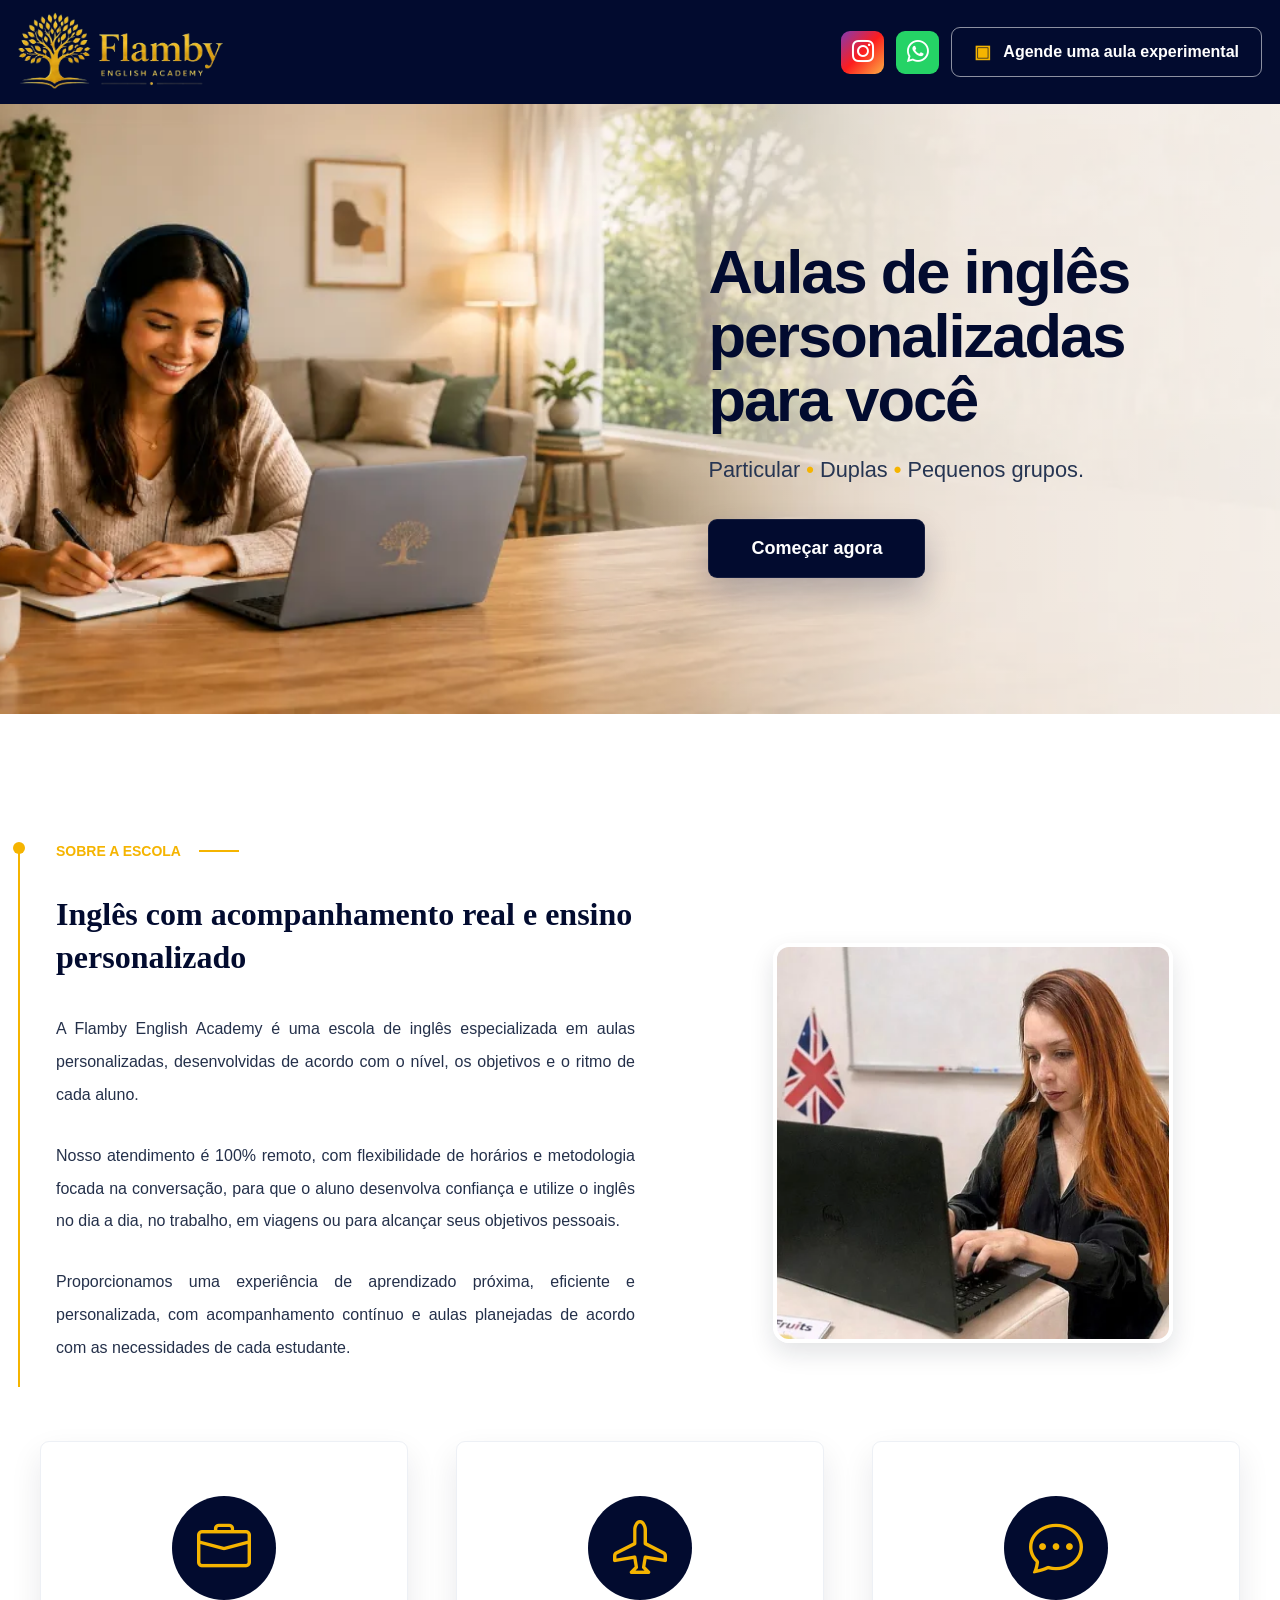
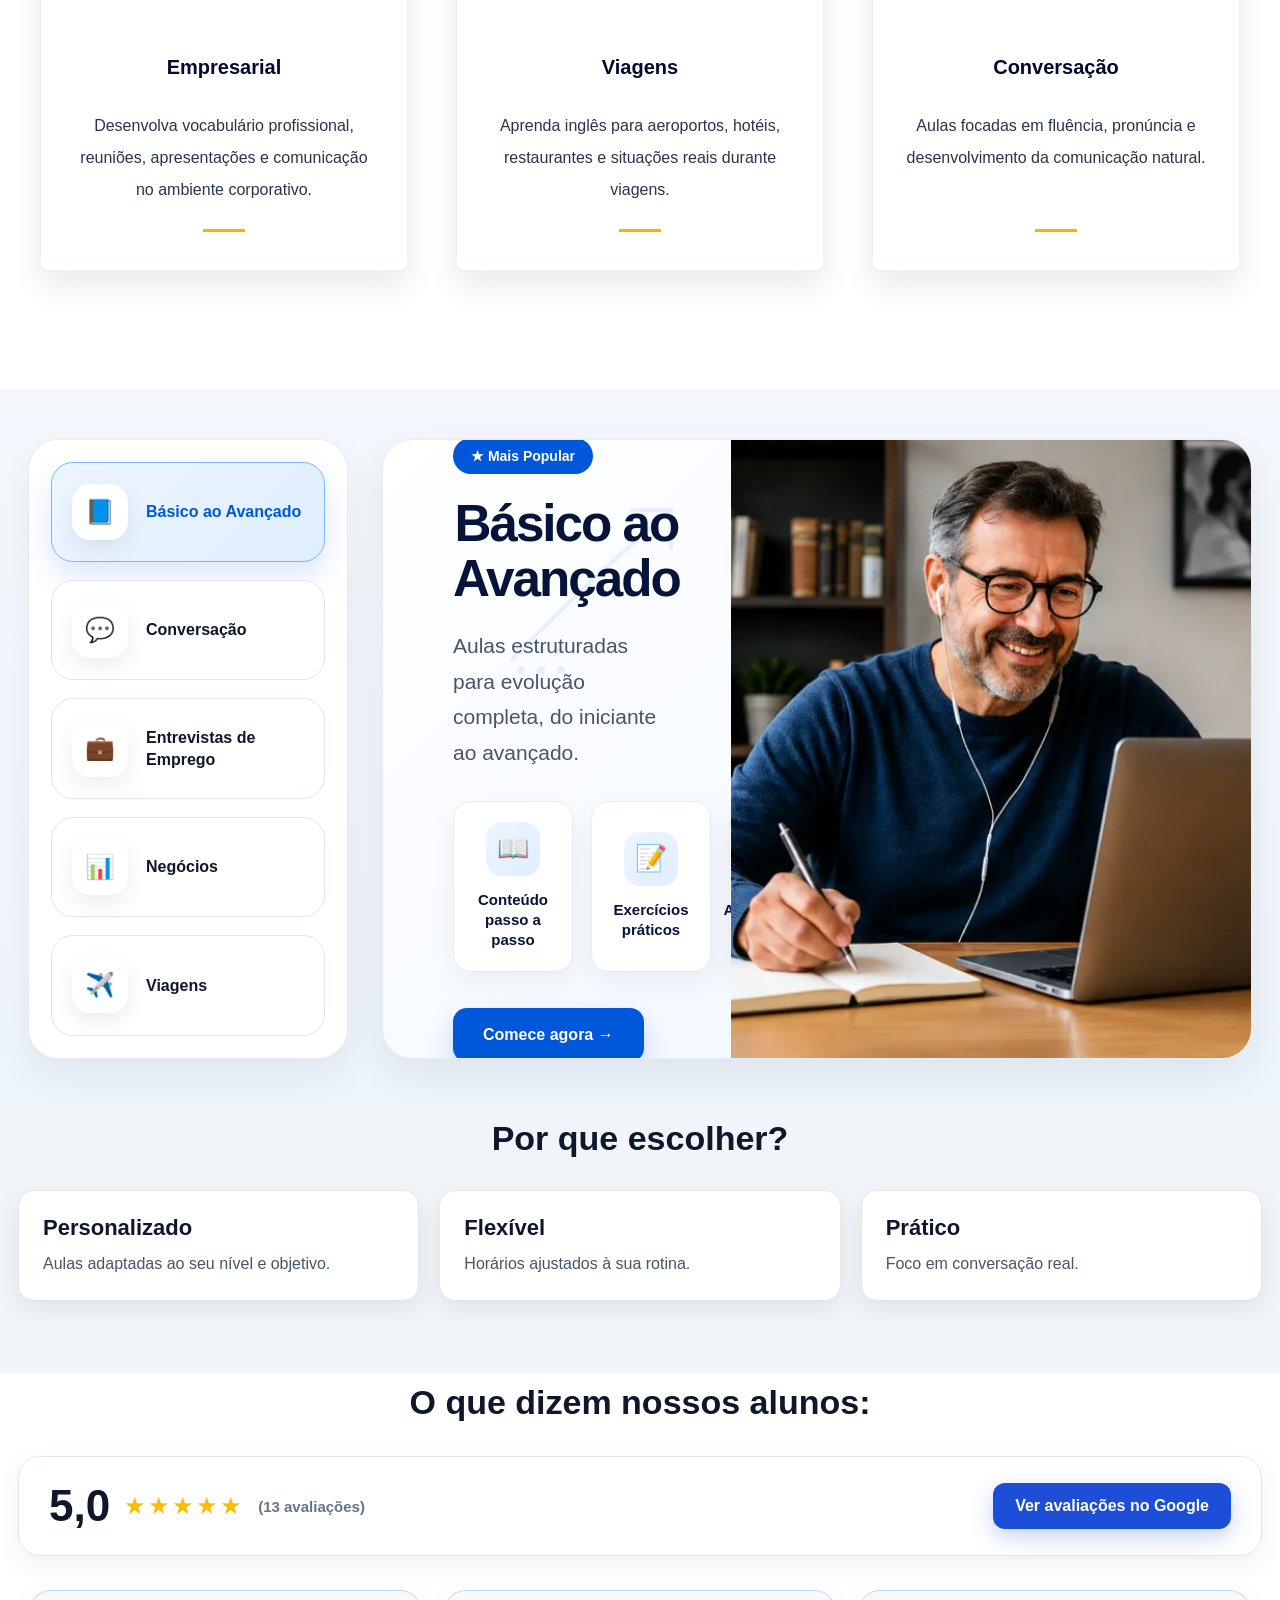
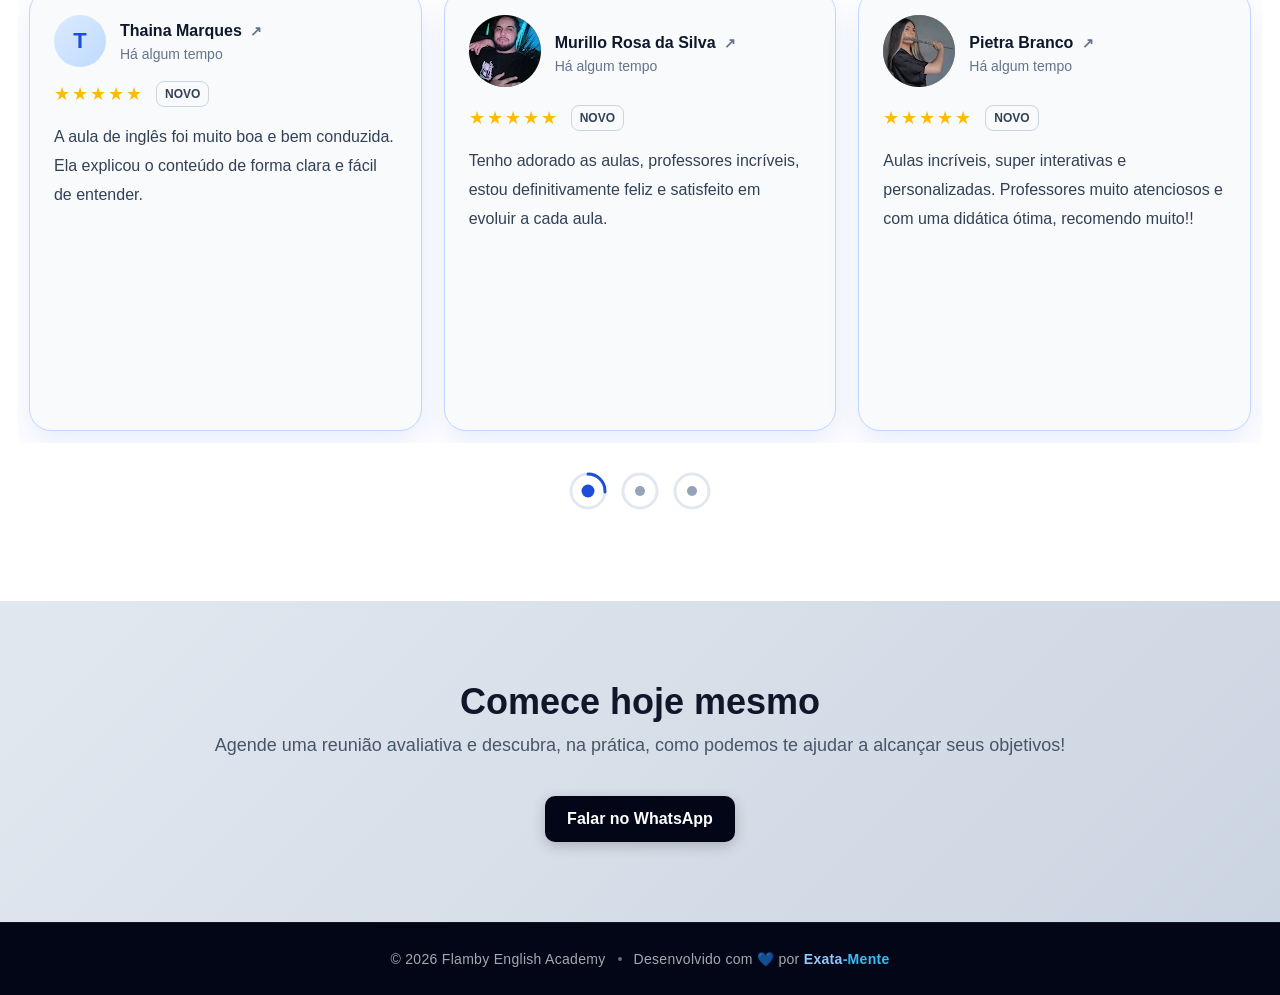
==== commit ff0ce0d7: "Ajustes favicon" ====
--- a/index.html
+++ b/index.html
@@ -5,7 +5,11 @@
     <meta name="viewport" content="width=device-width, initial-scale=1.0">
     <title>Flamby English Academy</title>
     
-    <link rel="icon" type="image/webp" href="imagens/webp/logo_novo.webp">
+    <link rel="icon" type="image/x-icon" href="favicon/favicon.ico">
+    <link rel="icon" type="image/png" sizes="48x48" href="favicon/favicon-48x48.png">
+    <link rel="icon" type="image/png" sizes="96x96" href="favicon/favicon-96x96.png">
+    <link rel="icon" type="image/png" sizes="192x192" href="favicon/favicon-192x192.png">
+    <link rel="apple-touch-icon" sizes="192x192" href="favicon/favicon-192x192.png">
     <link rel="stylesheet" href="style.css">
 </head>
 <body>
@@ -20,7 +24,7 @@
 
         <div class="header-actions">
 
-            <a href="https://www.instagram.com/flamby.ensino/"
+            <a href="https://www.instagram.com/flamby.english/"
                 target="_blank"
                 rel="noopener noreferrer"
                 class="instagram-icon">
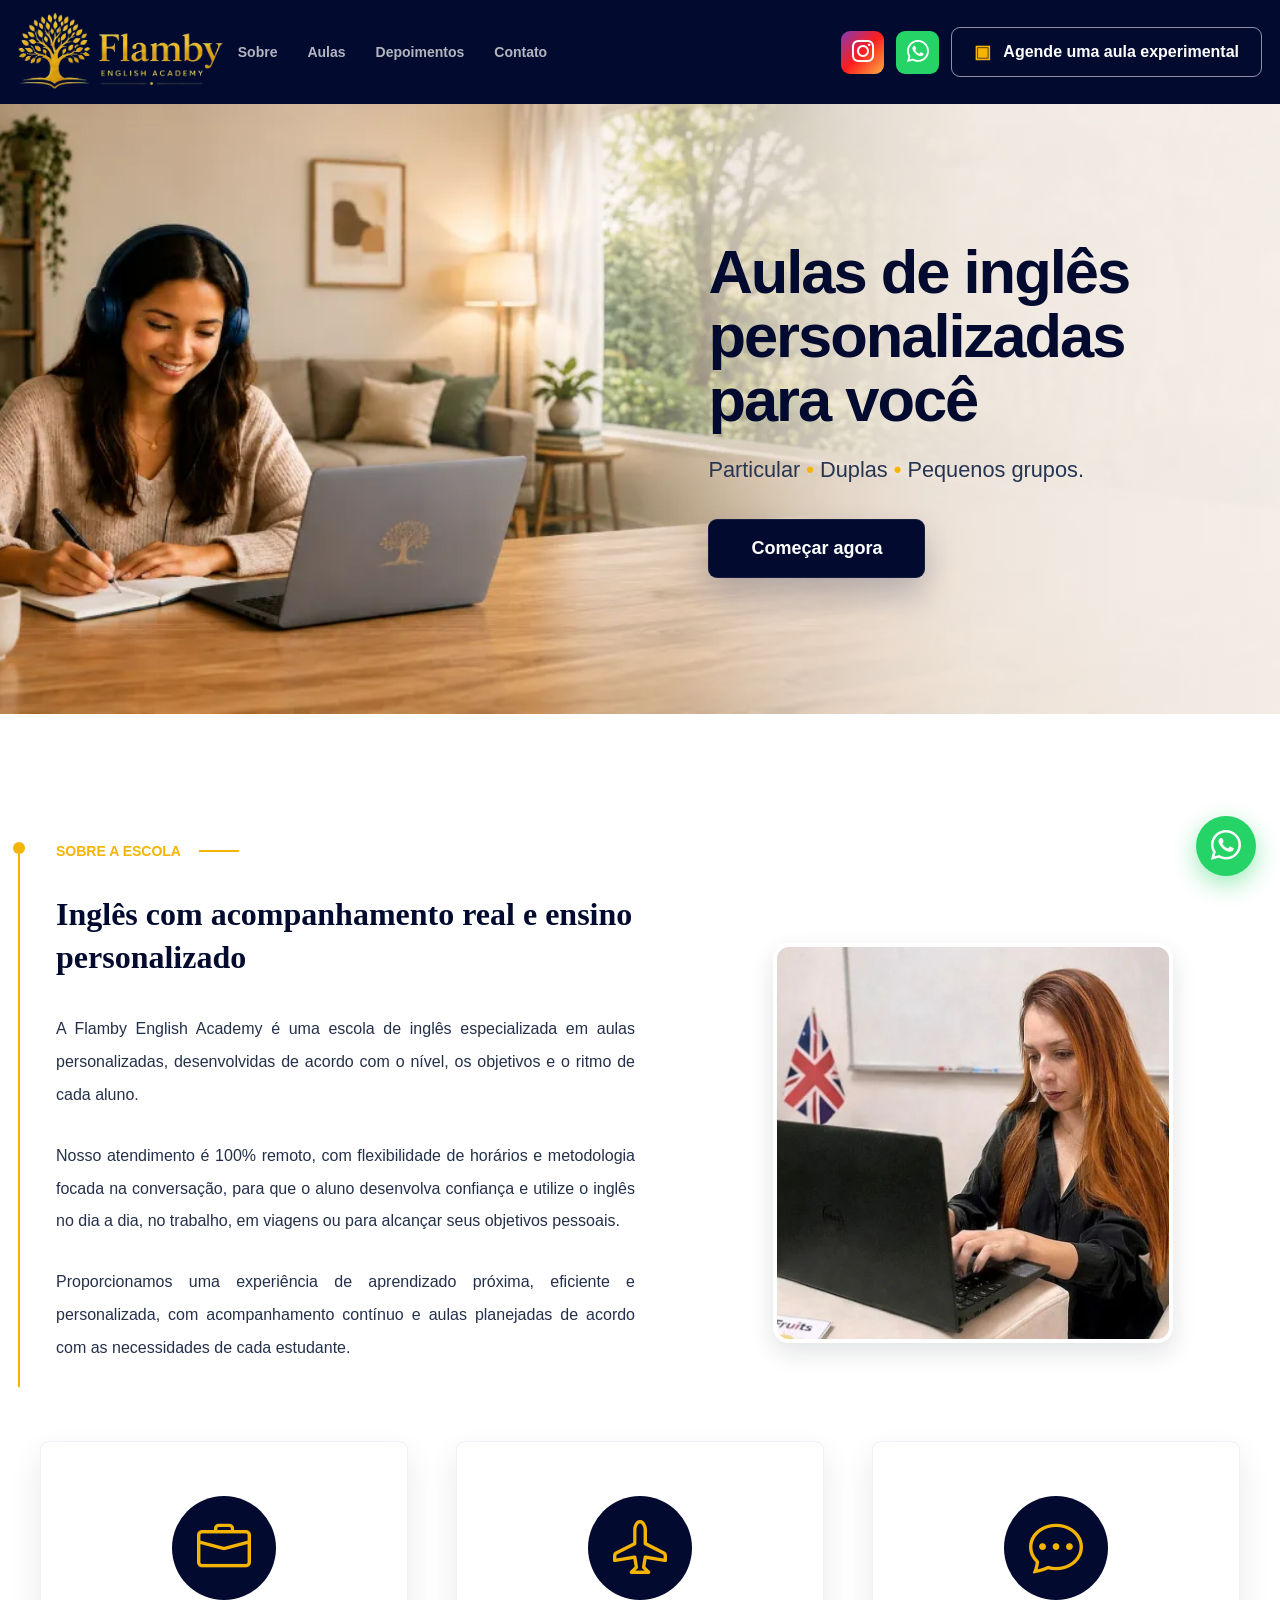
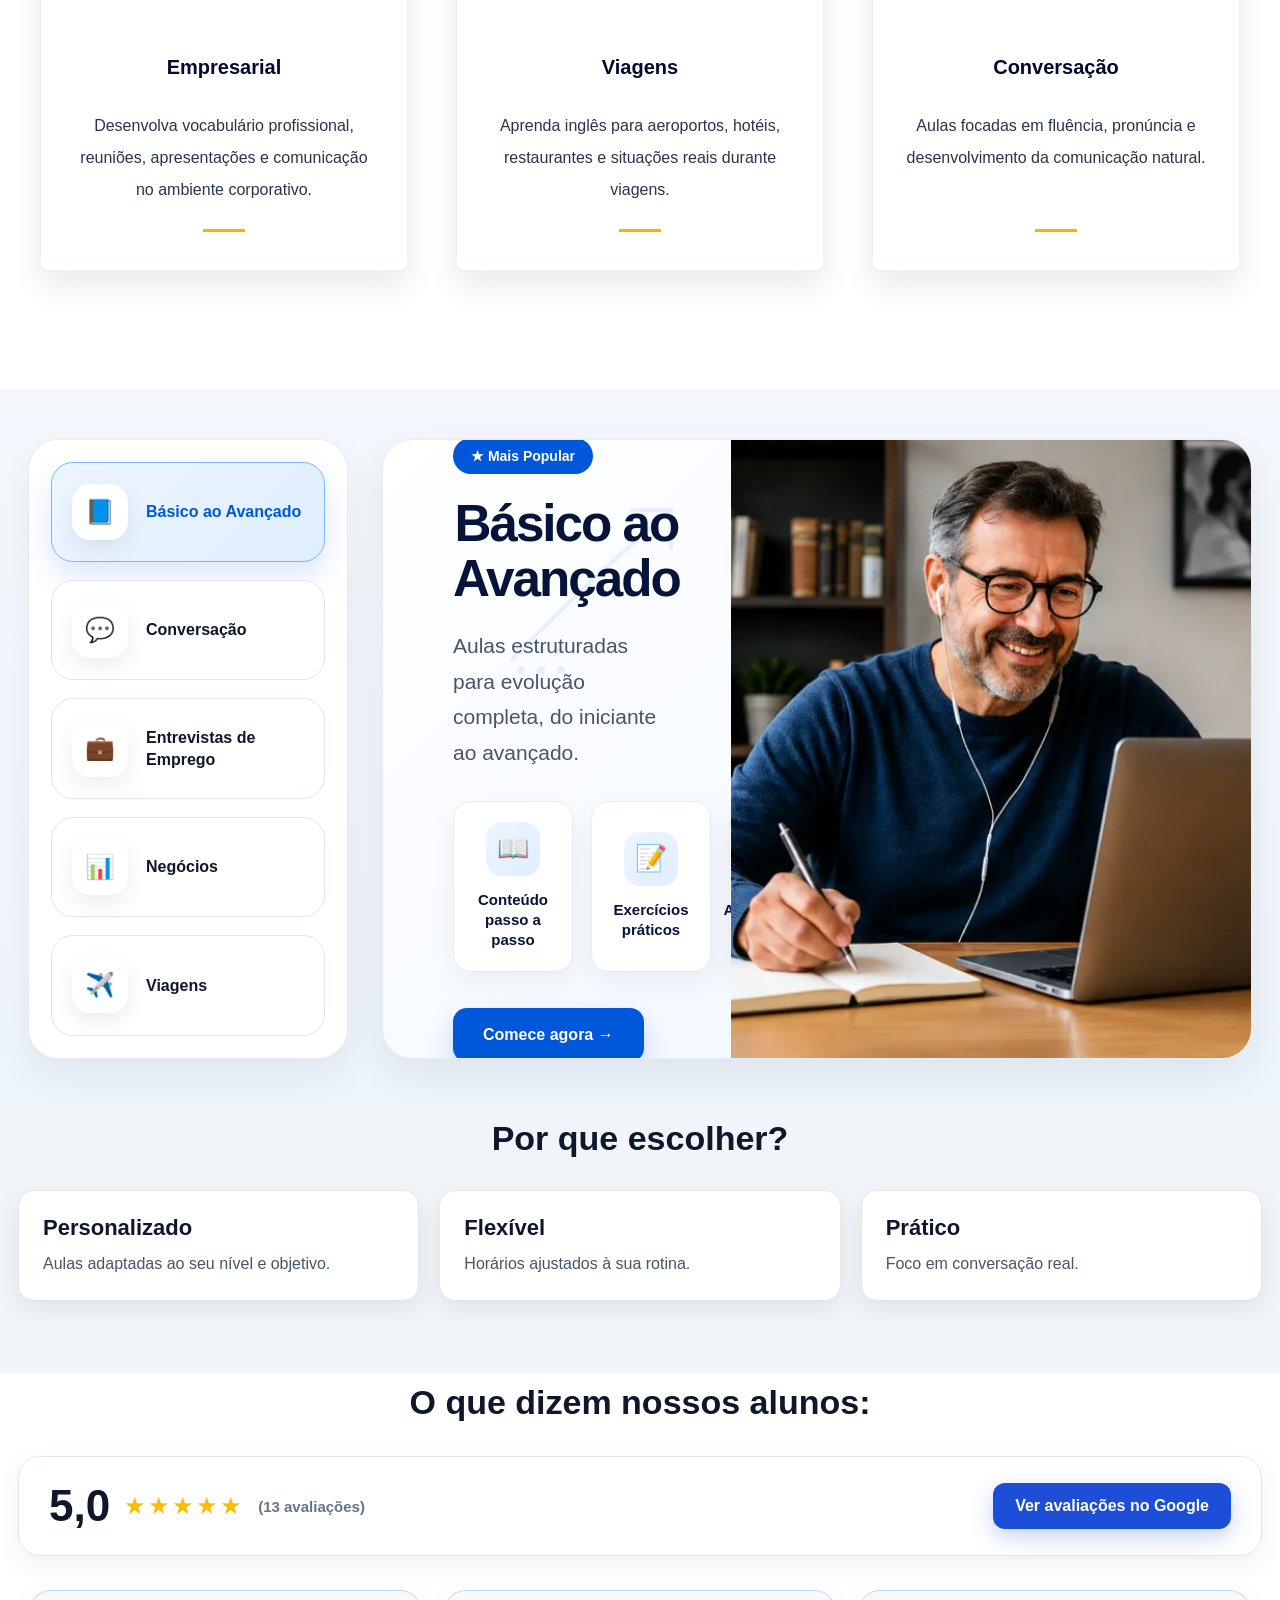
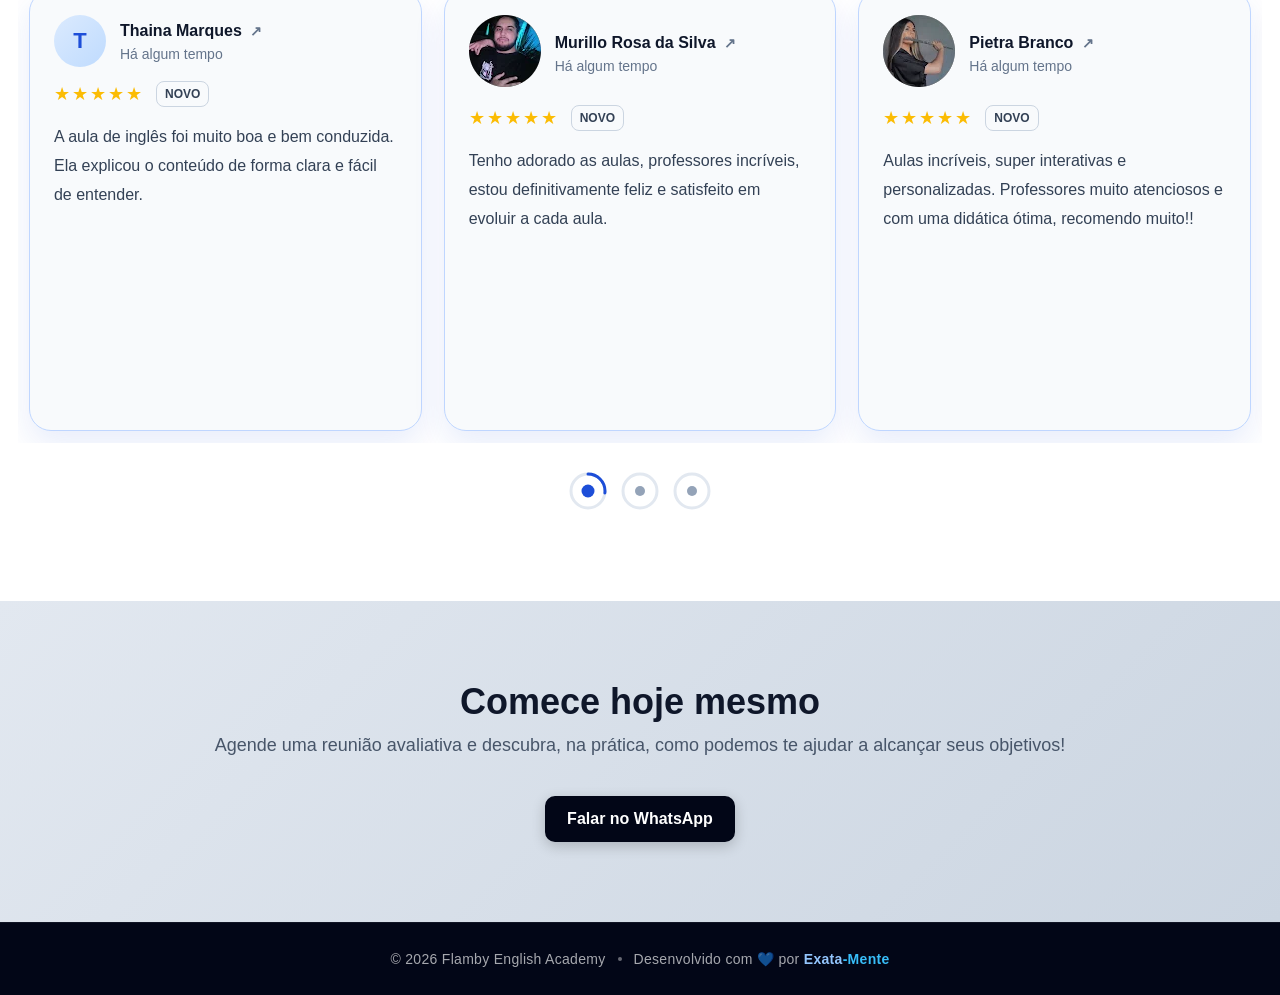
==== commit d1fecd6e: "Adiciona botão wpp" ====
--- a/index.html
+++ b/index.html
@@ -22,6 +22,13 @@
             <img src="imagens/webp/logo_novo.webp" alt="Logo Flamby" class="logo">
         </a>
 
+        <nav class="nav-links" aria-label="Navegação principal">
+            <a href="#sobre">Sobre</a>
+            <a href="#aulas">Aulas</a>
+            <a href="#avaliacoes">Depoimentos</a>
+            <a href="#contato">Contato</a>
+        </nav>
+
         <div class="header-actions">
 
             <a href="https://www.instagram.com/flamby.english/"
@@ -65,7 +72,7 @@
     </div>
 </section>
 
-<section class="sobre">
+<section class="sobre" id="sobre">
     <div class="container">
         <div class="sobre-content">
             <div class="sobre-texto">
@@ -91,8 +98,8 @@
                     <div class="sobre-texto-col sobre-texto-col-imagem">
                         <div class="sobre-professora">
                             <div class="professoras-carousel">
-                                <img src="imagens/webp/prof_tahis.webp" alt="Professora Thaís Izabel" class="carousel-image active">
-                                <img src="imagens/webp/prof_ana.webp" alt="Professora Ana" class="carousel-image">
+                                <img src="imagens/webp/prof_tahis.webp" alt="Professora Thaís Izabel" class="carousel-image active" loading="lazy">
+                                <img src="imagens/webp/prof_ana.webp" alt="Professora Ana" class="carousel-image" loading="lazy">
                             </div>
                         </div>
                     </div>
@@ -146,7 +153,7 @@
         </div>
     </div>
 </section>
-<section class="aulas">
+<section class="aulas" id="aulas">
     <div class="container">
 
         <div class="aulas-layout">
@@ -285,6 +292,7 @@
                         id="aulasImagem"
                         src="imagens/webp/image1.webp"
                         alt="Aluno estudando inglês online"
+                        loading="lazy"
                     >
 
                 </div>
@@ -358,7 +366,7 @@
                                     <img
                                         src="imagens/webp/Thaina_Marques.webp"
                                         alt="Foto de Thaina Marques"
-                                        class="avaliacao-foto"
+                                        class="avaliacao-foto" loading="lazy"
                                         onerror="this.style.display='none'; this.nextElementSibling.style.display='flex';"
                                     >
                                     <span class="avaliacao-avatar avatar-fallback" style="display: none;">T</span>
@@ -388,7 +396,7 @@
                                     <img
                                         src="imagens/webp/Murillo_Rosa_da_Silva.webp"
                                         alt="Foto de Murillo Rosa da Silva"
-                                        class="avaliacao-foto"
+                                        class="avaliacao-foto" loading="lazy"
                                         onerror="this.style.display='none'; this.nextElementSibling.style.display='flex';"
                                     >
                                     <span class="avaliacao-avatar avatar-fallback" style="display: none;">M</span>
@@ -418,7 +426,7 @@
                                     <img
                                         src="imagens/webp/Pietra_Branco.webp"
                                         alt="Foto de Pietra Branco"
-                                        class="avaliacao-foto"
+                                        class="avaliacao-foto" loading="lazy"
                                         onerror="this.style.display='none'; this.nextElementSibling.style.display='flex';"
                                     >
                                     <span class="avaliacao-avatar avatar-fallback" style="display: none;">P</span>
@@ -448,7 +456,7 @@
                                     <img
                                         src="imagens/webp/Thamires_Oliveira.webp"
                                         alt="Foto de Thamires Oliveira"
-                                        class="avaliacao-foto"
+                                        class="avaliacao-foto" loading="lazy"
                                         onerror="this.style.display='none'; this.nextElementSibling.style.display='flex';"
                                     >
                                     <span class="avaliacao-avatar avatar-fallback" style="display: none;">T</span>
@@ -478,7 +486,7 @@
                                     <img
                                         src="imagens/webp/Isa_mara_Custodio.webp"
                                         alt="Foto de Isa mara Custodio"
-                                        class="avaliacao-foto"
+                                        class="avaliacao-foto" loading="lazy"
                                         onerror="this.style.display='none'; this.nextElementSibling.style.display='flex';"
                                     >
                                     <span class="avaliacao-avatar avatar-fallback" style="display: none;">I</span>
@@ -508,7 +516,7 @@
                                     <img
                                         src="imagens/webp/Patrick_Guimaraes.webp"
                                         alt="Foto de Patrick Guimarães"
-                                        class="avaliacao-foto"
+                                        class="avaliacao-foto" loading="lazy"
                                         onerror="this.style.display='none'; this.nextElementSibling.style.display='flex';"
                                     >
                                     <span class="avaliacao-avatar avatar-fallback" style="display: none;">P</span>
@@ -538,7 +546,7 @@
                                     <img
                                         src="imagens/webp/Ana_Carla_Rocha.webp"
                                         alt="Foto de Ana Carla Rocha"
-                                        class="avaliacao-foto"
+                                        class="avaliacao-foto" loading="lazy"
                                         onerror="this.style.display='none'; this.nextElementSibling.style.display='flex';"
                                     >
                                     <span class="avaliacao-avatar avatar-fallback" style="display: none;">A</span>
@@ -568,7 +576,7 @@
                                     <img
                                         src="imagens/webp/Matheus.webp"
                                         alt="Foto de Matheus"
-                                        class="avaliacao-foto"
+                                        class="avaliacao-foto" loading="lazy"
                                         onerror="this.style.display='none'; this.nextElementSibling.style.display='flex';"
                                     >
                                     <span class="avaliacao-avatar avatar-fallback" style="display: none;">M</span>
@@ -634,6 +642,14 @@
     </div>
 </footer>
 
+<a href="https://wa.me/5519993802901?text=Ol%C3%A1!%20Queria%20informa%C3%A7%C3%B5es%20sobre%20as%20aulas%20de%20ingl%C3%AAs%20da%20Flamby%20English%20Academy."
+   target="_blank"
+   rel="noopener noreferrer"
+   class="whatsapp-fab"
+   aria-label="Fale conosco pelo WhatsApp">
+    <i class="bi bi-whatsapp"></i>
+</a>
+
 <script src="script.js"></script>
 </body>
 </html>
--- a/style.css
+++ b/style.css
@@ -2523,3 +2523,143 @@
         padding: 15px 30px !important;
     }
 }
+
+/* ============================================================
+   MOBILE IMPROVEMENTS
+   ============================================================ */
+
+.nav-links {
+    display: flex;
+    gap: 6px;
+    flex-wrap: wrap;
+}
+
+.nav-links a {
+    color: rgba(255,255,255,0.7);
+    text-decoration: none;
+    font-size: 14px;
+    font-weight: 600;
+    padding: 6px 12px;
+    border-radius: 8px;
+    transition: color 0.2s ease, background 0.2s ease;
+}
+
+.nav-links a:hover {
+    color: #fff;
+    background: rgba(255,255,255,0.08);
+}
+
+.whatsapp-fab {
+    position: fixed;
+    bottom: 24px;
+    right: 24px;
+    z-index: 9999;
+    width: 60px;
+    height: 60px;
+    border-radius: 50%;
+    background: #25D366;
+    color: #fff;
+    display: flex;
+    align-items: center;
+    justify-content: center;
+    font-size: 30px;
+    box-shadow: 0 8px 24px rgba(37, 211, 102, 0.45);
+    text-decoration: none;
+    transition: transform 0.25s ease, box-shadow 0.25s ease;
+}
+
+.whatsapp-fab:hover {
+    transform: scale(1.08);
+    box-shadow: 0 12px 32px rgba(37, 211, 102, 0.55);
+}
+
+@media (max-width: 768px) {
+    .logo {
+        height: 54px !important;
+    }
+
+    header {
+        padding: 12px 0 !important;
+    }
+
+    .header-content {
+        gap: 10px !important;
+    }
+
+    .nav-links {
+        order: 3;
+        width: 100%;
+        justify-content: center;
+    }
+
+    .hero {
+        min-height: 480px !important;
+    }
+
+    .hero-texto {
+        padding: 280px 20px 36px !important;
+    }
+
+    .carousel-btn {
+        display: flex !important;
+        width: 38px !important;
+        height: 38px !important;
+    }
+
+    .carousel-dot {
+        width: 38px !important;
+        height: 38px !important;
+    }
+
+    .carousel-dot svg {
+        width: 38px !important;
+        height: 38px !important;
+    }
+
+    .dot-inner {
+        width: 10px !important;
+        height: 10px !important;
+    }
+}
+
+@media (max-width: 480px) {
+    .logo {
+        height: 46px !important;
+    }
+
+    .header-content {
+        gap: 8px !important;
+    }
+
+    .nav-links a {
+        font-size: 12px;
+        padding: 5px 8px;
+    }
+
+    .hero {
+        min-height: 420px !important;
+    }
+
+    .hero-texto {
+        padding: 220px 16px 32px !important;
+    }
+
+    .whatsapp-fab {
+        width: 52px;
+        height: 52px;
+        font-size: 26px;
+        bottom: 18px;
+        right: 18px;
+    }
+}
+
+@media (hover: none) {
+    .card:hover,
+    .sobre-card:hover,
+    .aula-card:hover,
+    .card-avaliacao:hover,
+    .menu-item:hover,
+    .aulas-mini-card:hover {
+        transform: none !important;
+    }
+}
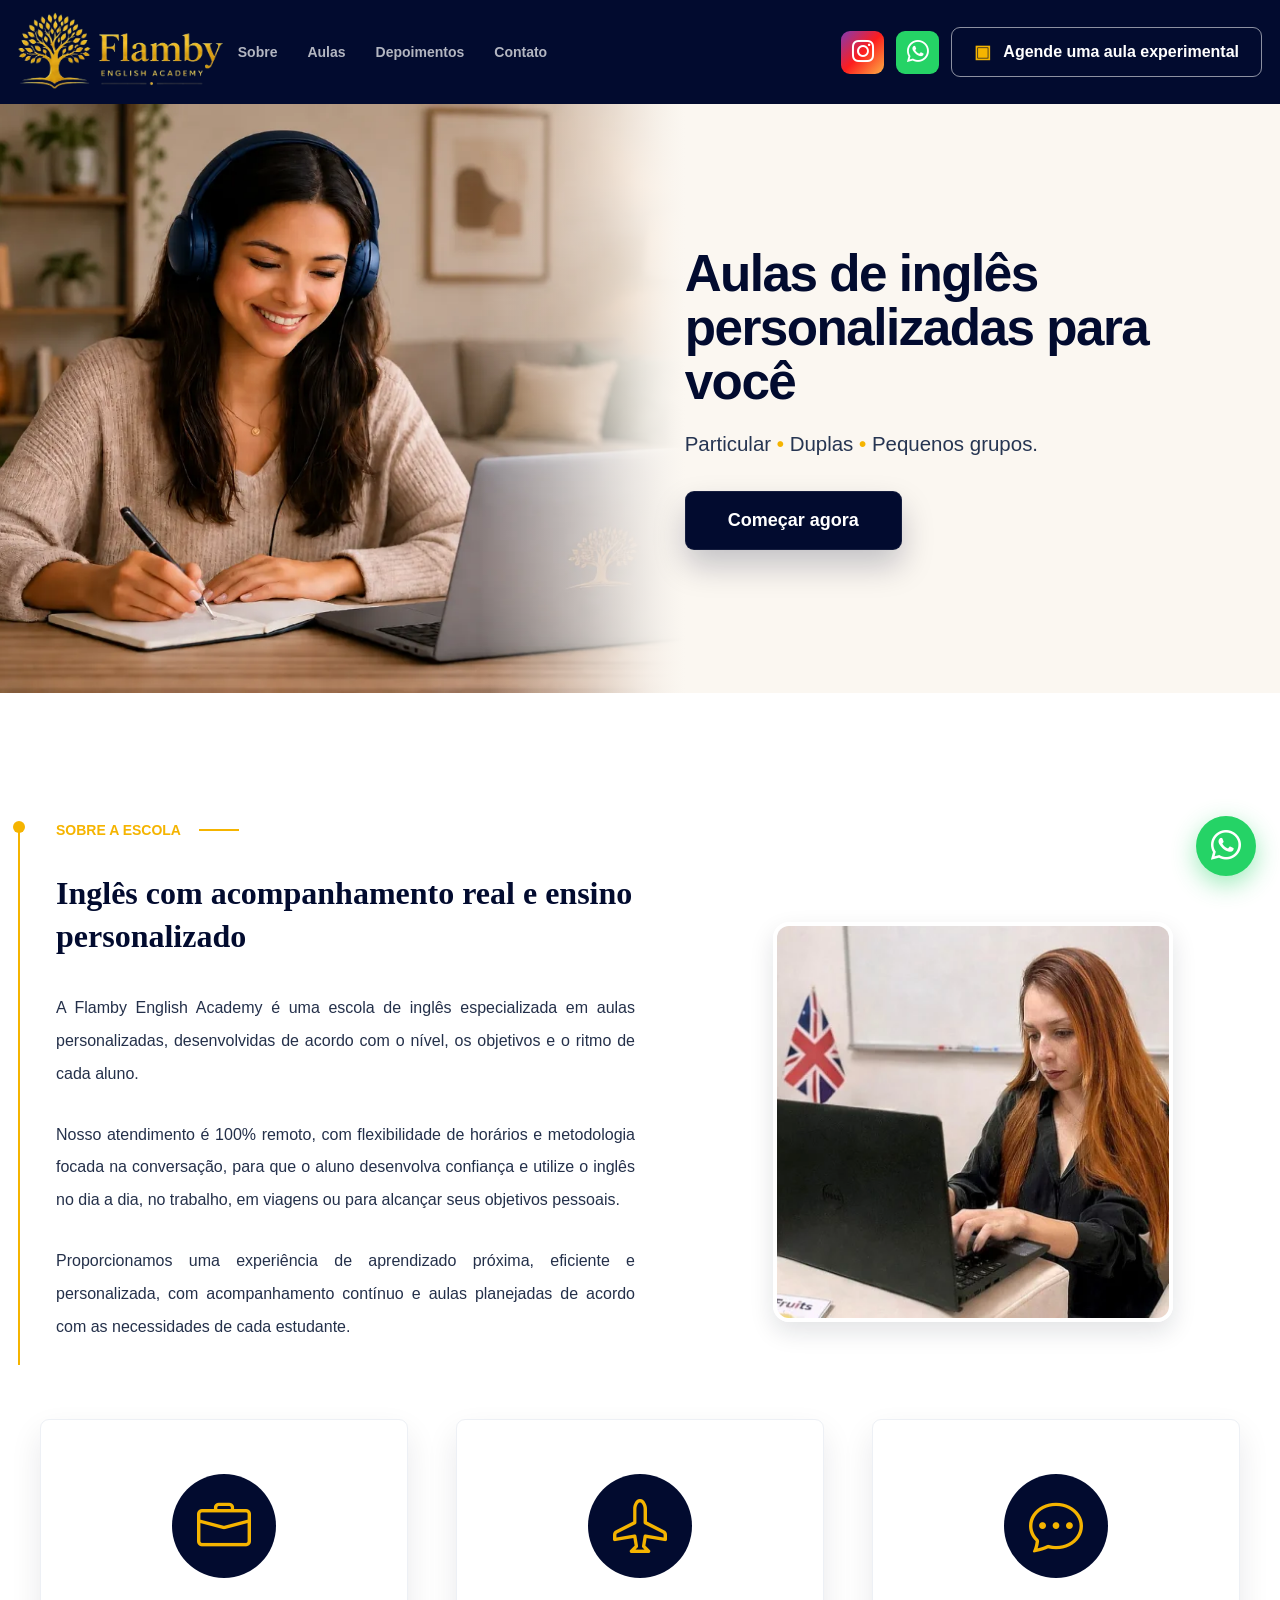
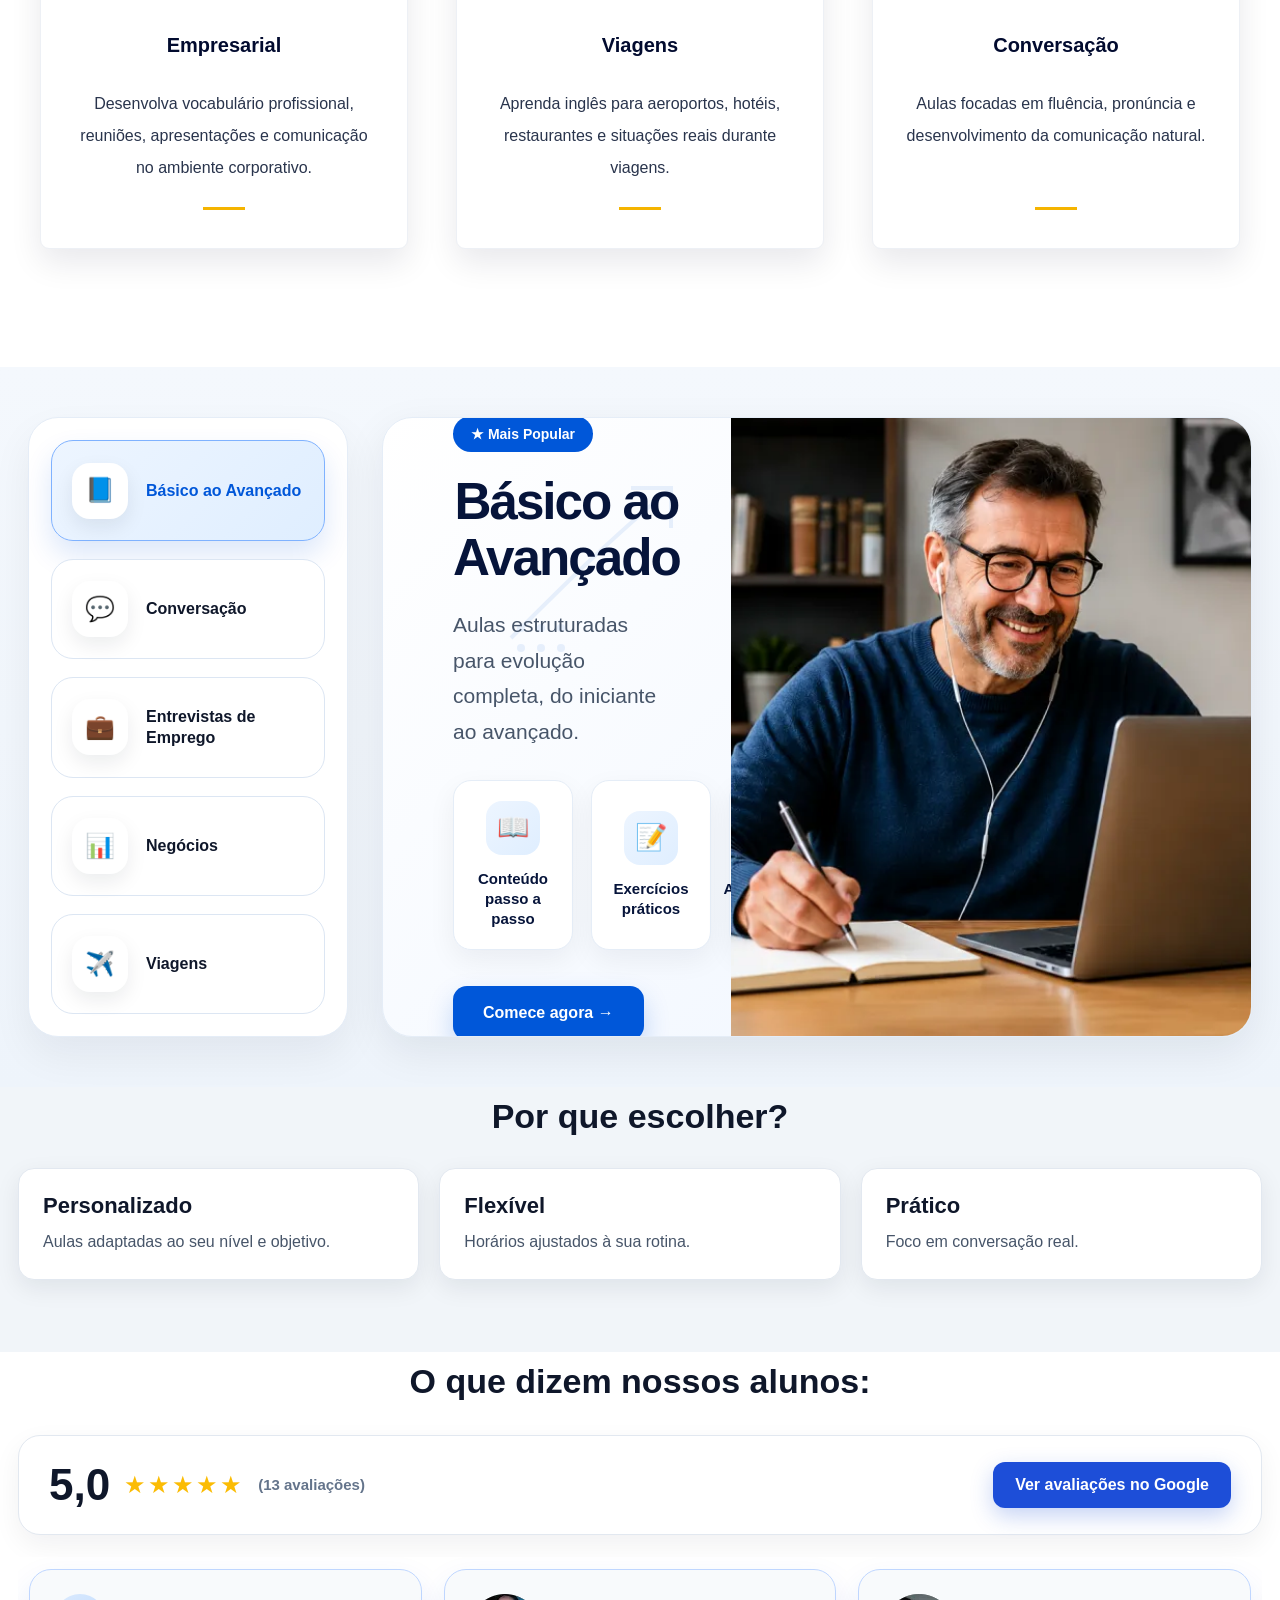
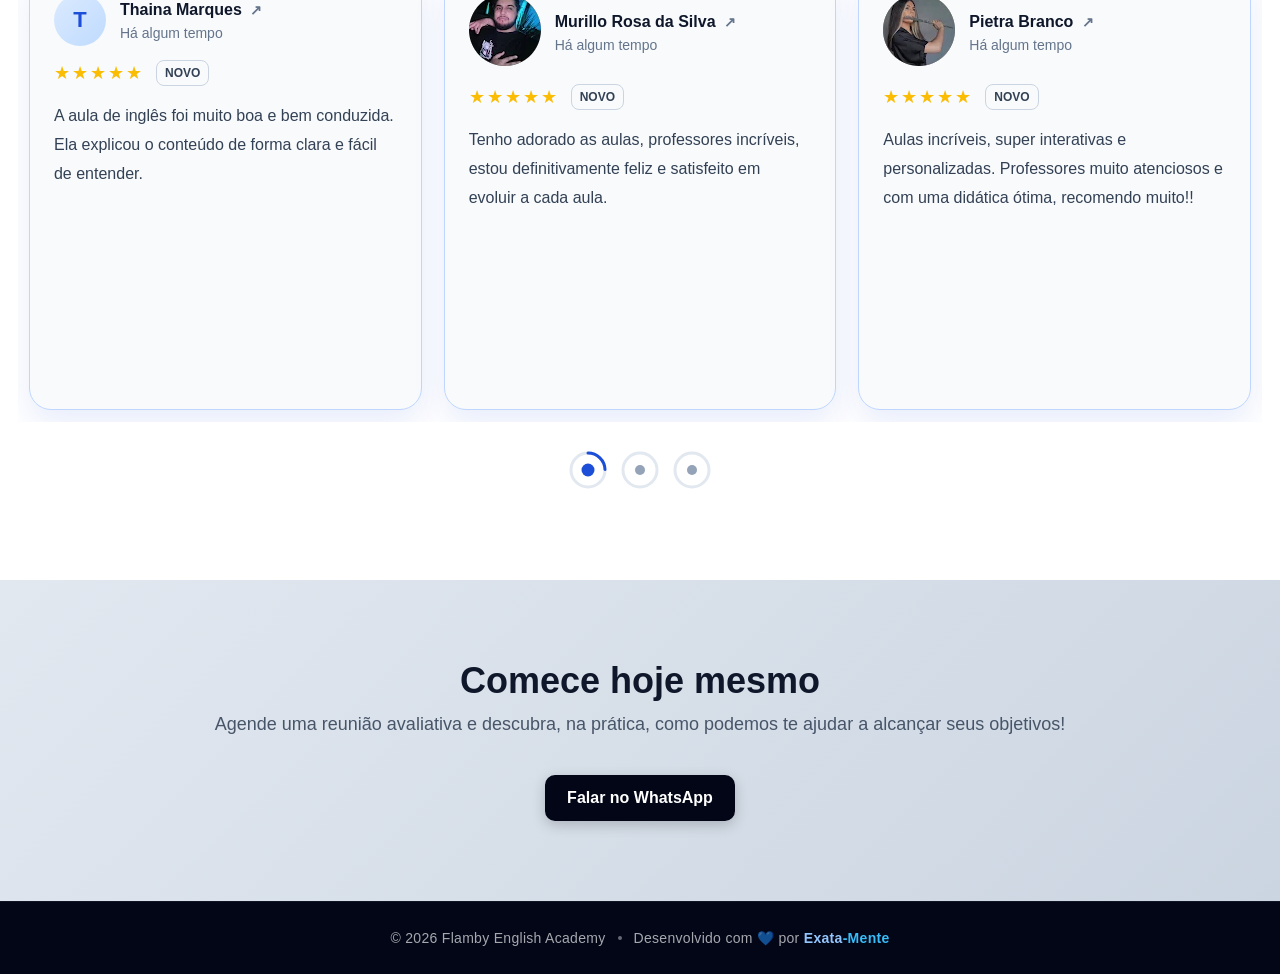
==== commit ef7e3e9c: "Melhora hero com imagem em destaque e adiciona layout mobile Substitui o banner de fundo por imagem " ====
--- a/index.html
+++ b/index.html
@@ -54,6 +54,9 @@
 </header>
 
 <section class="hero">
+    <div class="hero-imagem">
+        <img src="imagens/webp/hero_aluna_flamby.webp" width="1200" height="800" alt="Aluna sorrindo com fones de ouvido durante uma aula de inglês online" fetchpriority="high">
+    </div>
     <div class="hero-texto">
         <h2 class="hero-titulo">
             <span class="hero-linha-1">Aulas de inglês personalizadas</span>
--- a/style.css
+++ b/style.css
@@ -205,40 +205,6 @@
     display: none;
 }
 
-/* HERO */
-.hero {
-    padding: 90px 0;
-    text-align: center;
-    background: linear-gradient(180deg, #f8fafc, #e2e8f0);
-}
-
-.hero-content {
-    width: 100%;
-}
-
-.hero h2 {
-    font-size: 48px;
-    line-height: 1.15;
-    margin-bottom: 16px;
-    color: #0f172a;
-}
-
-.hero p {
-    margin-bottom: 28px;
-    color: #475569;
-    font-size: 20px;
-    line-height: 1.6;
-}
-
-.hero .btn {
-    background: #020617;
-    color: white;
-}
-
-.hero .btn:hover {
-    background: #0a1a3a;
-}
-
 /* SOBRE */
 .sobre {
     background: #f8fafc;
@@ -1009,13 +975,6 @@
 
 /* RESPONSIVO */
 @media (max-width: 900px) {
-    .hero h2 {
-        font-size: 40px;
-    }
-
-    .hero p {
-        font-size: 18px;
-    }
 
     .avaliacoes-resumo {
         align-items: flex-start;
@@ -1042,18 +1001,6 @@
         text-align: center;
     }
 
-    .hero {
-        padding: 72px 0;
-    }
-
-    .hero h2 {
-        font-size: 34px;
-    }
-
-    .hero p {
-        font-size: 17px;
-    }
-
     .avaliacoes-google {
         padding: 70px 0;
     }
@@ -1114,14 +1061,6 @@
 
     .logo-area h1 {
         font-size: 18px;
-    }
-
-    .hero h2 {
-        font-size: 30px;
-    }
-
-    .hero p {
-        font-size: 16px;
     }
 
     .btn {
@@ -1267,80 +1206,6 @@
 
 section::after {
     display: none;
-}
-
-.hero {
-    padding: 0;
-    text-align: left;
-    background: linear-gradient(90deg, #ffffff 0%, #f8fbff 55%, #ffffff 100%);
-    overflow: hidden;
-}
-
-.hero .container {
-    width: 100%;
-    max-width: 1440px;
-}
-
-.hero-content {
-    display: grid;
-    grid-template-columns: 1.08fr 1fr;
-    align-items: center;
-    min-height: 610px;
-    padding: 0;
-}
-
-.hero-image {
-    height: 610px;
-    overflow: hidden;
-}
-
-.hero-image img {
-    width: 100%;
-    height: 100%;
-    object-fit: cover;
-    object-position: center left;
-    display: block;
-}
-
-.hero-texto {
-    padding: 72px 72px 72px 68px;
-
-    display: flex;
-    flex-direction: column;
-    justify-content: center;
-    align-items: center;
-    text-align: center;
-}
-
-.hero h2 {
-    font-size: clamp(38px, 5vw, 62px);
-    line-height: 1.12;
-    color: var(--azul-principal);
-    margin-bottom: 26px;
-    font-weight: 800;
-    letter-spacing: -1.5px;
-    max-width: 760px;
-}
-
-.hero p {
-    color: #3f4b63;
-    font-size: 22px;
-    line-height: 1.5;
-    margin-bottom: 34px;
-    max-width: 620px;
-}
-
-.hero .btn {
-    background: var(--azul-principal);
-    color: #ffffff;
-    border-radius: 9px;
-    padding: 18px 34px;
-    font-size: 18px;
-    box-shadow: 0 12px 28px rgba(2, 11, 47, 0.18);
-}
-
-.hero .btn:hover {
-    background: var(--azul-secundario);
 }
 
 .sobre {
@@ -1491,21 +1356,6 @@
 }
 
 @media (max-width: 980px) {
-    .hero-content {
-        grid-template-columns: 1fr;
-        min-height: auto;
-    }
-
-    .hero-image {
-        height: 420px;
-        order: 1;
-    }
-
-    .hero-texto {
-        order: 2;
-        padding: 48px 6%;
-        text-align: center;
-    }
 
     .sobre-destaques {
         grid-template-columns: 1fr;
@@ -1530,23 +1380,10 @@
         justify-content: center;
     }
 
-    .hero-image {
-        height: 340px;
-    }
-
-    .hero h2 {
-        font-size: 36px;
-    }
-
-    .hero p {
-        font-size: 18px;
-    }
-
     .sobre {
         padding: 80px 0;
     }
 }
-
 
 /* ============================================================
    AJUSTE FINAL: HEADER E BANNER EM LARGURA TOTAL
@@ -1585,24 +1422,6 @@
     width: 100%;
 }
 
-.hero {
-    width: 100%;
-    max-width: none;
-    margin: 0;
-    padding: 0;
-}
-
-.hero-content {
-    width: 100%;
-    max-width: none;
-    margin: 0;
-}
-
-.hero-image img {
-    width: 100%;
-    display: block;
-}
-
 @media (max-width: 768px) {
     .container {
         padding-left: 16px;
@@ -2069,8 +1888,6 @@
     z-index: 0;
 }
 
-
-
 /* ============================================================
    MARCAS D'ÁGUA / ELEMENTOS DECORATIVOS
    ============================================================ */
@@ -2156,8 +1973,6 @@
     z-index: 2;
 }
 
-
-
 /* ============================================================
    RESPONSIVIDADE GERAL FINAL
    ============================================================ */
@@ -2179,20 +1994,6 @@
         flex-wrap: wrap;
     }
 
-    .hero-content {
-        grid-template-columns: 1fr;
-        min-height: auto;
-    }
-
-    .hero-image {
-        height: 420px;
-    }
-
-    .hero-texto {
-        text-align: center;
-        padding: 48px 24px;
-    }
-
     .sobre-destaques {
         grid-template-columns: 1fr;
     }
@@ -2241,14 +2042,6 @@
         justify-content: center;
     }
 
-    .hero h2 {
-        font-size: clamp(32px, 9vw, 42px);
-    }
-
-    .hero p {
-        font-size: 17px;
-    }
-
     .sobre-texto {
         padding-left: 22px;
     }
@@ -2284,9 +2077,6 @@
 }
 
 @media (max-width: 480px) {
-    .hero-image {
-        height: 300px;
-    }
 
     .aulas-imagem {
         height: 260px;
@@ -2332,197 +2122,182 @@
     }
 }
 
-
 /* ============================================================
-   HERO FINAL - BANNER COM IMAGEM DISTANTE E TEXTO SOBREPOSTO
+   HERO - imagem em destaque (desktop) / imagem no topo (mobile)
    ============================================================ */
 
-.hero {
-    position: relative !important;
-    width: 100% !important;
-    min-height: 610px !important;
-    padding: 0 !important;
-
-    display: flex !important;
-    align-items: center !important;
-    justify-content: flex-end !important;
-
-    background-image: url("imagens/webp/hero_banner_flamby.webp") !important;
-    background-size: cover !important;
-    background-position: center center !important;
-    background-repeat: no-repeat !important;
-
-    overflow: hidden !important;
-    text-align: left !important;
-}
-
-/* camada suave apenas para manter leitura do texto */
-.hero::before {
+section.hero {
+    position: relative;
+    display: grid;
+    grid-template-columns: minmax(0, 1.15fr) minmax(0, 1fr);
+    align-items: center;
+    width: 100%;
+    min-height: clamp(520px, 46vw, 680px);
+    padding: 0;
+    overflow: hidden;
+    background: #fbf7f1;
+    background-image: none;
+    text-align: left;
+}
+
+section.hero::before {
+    display: none;
+}
+
+.hero-imagem {
+    position: relative;
+    align-self: stretch;
+    min-height: 100%;
+}
+
+.hero-imagem img {
+    position: absolute;
+    inset: 0;
+    width: 100%;
+    height: 100%;
+    object-fit: cover;
+    object-position: 30% 40%;
+    display: block;
+}
+
+/* funde a foto com o fundo claro onde fica o texto */
+.hero-imagem::after {
     content: "";
     position: absolute;
     inset: 0;
-
-    background: linear-gradient(
-        90deg,
-        rgba(255,255,255,0.00) 0%,
-        rgba(255,255,255,0.00) 42%,
-        rgba(255,255,255,0.22) 55%,
-        rgba(255,255,255,0.42) 70%,
-        rgba(255,255,255,0.58) 100%
-    );
-
-    z-index: 1;
+    background: linear-gradient(90deg, rgba(251,247,241,0) 70%, #fbf7f1 100%);
     pointer-events: none;
 }
 
-.hero-texto {
-    position: relative !important;
-    z-index: 2 !important;
-
-    width: 47% !important;
-    max-width: 720px !important;
-
-    padding: 70px 90px 70px 30px !important;
-
-    display: flex !important;
-    flex-direction: column !important;
-    justify-content: center !important;
-    align-items: flex-start !important;
-
-    text-align: left !important;
-}
-
-.hero h2 {
-    max-width: 640px !important;
-    margin: 0 0 22px 0 !important;
-
-    color: var(--azul-principal) !important;
-
-    font-size: clamp(44px, 4.8vw, 70px) !important;
-    line-height: 1.04 !important;
-    font-weight: 900 !important;
-    letter-spacing: -2px !important;
-}
-
-.hero p {
-    margin: 0 0 34px 0 !important;
-
-    color: #263552 !important;
-
-    font-size: clamp(20px, 1.7vw, 28px) !important;
-    line-height: 1.45 !important;
-    font-weight: 500 !important;
-}
-
-.hero p span {
+section.hero .hero-texto {
+    position: relative;
+    z-index: 2;
+    width: auto;
+    max-width: 640px;
+    padding: 60px 48px 60px 0;
+    display: flex;
+    flex-direction: column;
+    align-items: flex-start;
+    justify-content: center;
+    text-align: left;
+}
+
+section.hero h2 {
+    max-width: 600px;
+    margin: 0 0 20px;
+    color: var(--azul-principal);
+    font-size: clamp(36px, 4vw, 62px);
+    line-height: 1.06;
+    font-weight: 900;
+    letter-spacing: -1.5px;
+}
+
+section.hero p {
+    margin: 0 0 32px;
+    color: #263552;
+    font-size: clamp(18px, 1.6vw, 26px);
+    line-height: 1.45;
+    font-weight: 500;
+}
+
+section.hero p span {
     color: var(--dourado);
     font-weight: 900;
 }
 
-.hero .btn {
-    background: var(--azul-principal) !important;
-    color: #ffffff !important;
-
-    border-radius: 9px !important;
-    padding: 18px 42px !important;
-
-    font-size: 18px !important;
-    font-weight: 800 !important;
-
-    box-shadow: 0 16px 32px rgba(2, 11, 47, 0.22) !important;
-}
-
-.hero .btn:hover {
-    background: var(--azul-secundario) !important;
+section.hero .btn {
+    background: var(--azul-principal);
+    color: #fff;
+    border-radius: 9px;
+    padding: 18px 42px;
+    font-size: 18px;
+    font-weight: 800;
+    box-shadow: 0 16px 32px rgba(2, 11, 47, 0.22);
+}
+
+section.hero .btn:hover {
+    background: var(--azul-secundario);
     transform: translateY(-2px);
 }
 
-/* ============================================================
-   HERO RESPONSIVA
-   ============================================================ */
-
-@media (max-width: 1200px) {
-    .hero {
-        min-height: 560px !important;
-        background-position: center center !important;
-    }
-
-    .hero-texto {
-        width: 50% !important;
-        padding: 60px 48px 60px 20px !important;
-    }
-
-    .hero h2 {
-        font-size: clamp(38px, 5vw, 56px) !important;
-    }
-
-    .hero p {
-        font-size: 20px !important;
-    }
-}
-
+/* ---------- Tablet ---------- */
 @media (max-width: 900px) {
-    .hero {
-        min-height: 680px !important;
-        align-items: flex-end !important;
-        justify-content: center !important;
-        background-position: 24% center !important;
-    }
-
-    .hero::before {
-        background: linear-gradient(
-            180deg,
-            rgba(255,255,255,0.00) 0%,
-            rgba(255,255,255,0.15) 38%,
-            rgba(255,255,255,0.90) 76%,
-            rgba(255,255,255,0.98) 100%
-        );
-    }
-
-    .hero-texto {
-        width: 100% !important;
-        max-width: none !important;
-
-        padding: 420px 24px 48px !important;
-
-        align-items: center !important;
-        text-align: center !important;
-    }
-
-    .hero h2 {
-        font-size: clamp(34px, 8vw, 46px) !important;
-        text-align: center !important;
-    }
-
-    .hero p {
-        font-size: 18px !important;
-        text-align: center !important;
-    }
-}
-
+    section.hero {
+        grid-template-columns: 1fr;
+        min-height: 0;
+        text-align: center;
+    }
+
+    .hero-imagem {
+        min-height: 0;
+        aspect-ratio: 3 / 2;
+        max-height: 460px;
+    }
+
+    .hero-imagem img {
+        object-position: 35% 30%;
+    }
+
+    /* fundo claro sobe sobre a base da foto */
+    .hero-imagem::after {
+        background: linear-gradient(180deg, rgba(251,247,241,0) 70%, #fbf7f1 100%);
+    }
+
+    section.hero .hero-texto {
+        max-width: 640px;
+        margin: -24px auto 0;
+        padding: 0 24px 48px;
+        align-items: center;
+        text-align: center;
+    }
+
+    section.hero h2 {
+        font-size: clamp(30px, 7vw, 42px);
+        letter-spacing: -1px;
+        text-align: center;
+    }
+
+    section.hero p {
+        font-size: 18px;
+        margin-bottom: 26px;
+        text-align: center;
+    }
+}
+
+/* ---------- Mobile ---------- */
 @media (max-width: 480px) {
-    .hero {
-        min-height: 620px !important;
-        background-position: 22% center !important;
-    }
-
-    .hero-texto {
-        padding: 360px 18px 42px !important;
-    }
-
-    .hero h2 {
-        font-size: 32px !important;
-    }
-
-    .hero p {
-        font-size: 16px !important;
-    }
-
-    .hero .btn {
-        width: auto !important;
-        padding: 15px 30px !important;
-    }
-}
+    .hero-imagem {
+        aspect-ratio: 4 / 3.4;
+    }
+
+    .hero-imagem img {
+        object-position: 28% 25%;
+    }
+
+    section.hero .hero-texto {
+        padding: 0 20px 40px;
+    }
+
+    section.hero h2 {
+        font-size: 30px;
+    }
+
+    section.hero h2 span {
+        display: block;
+    }
+
+    section.hero p {
+        font-size: 16px;
+    }
+
+    section.hero .btn {
+        width: 100%;
+        max-width: 340px;
+        padding: 16px 24px;
+        text-align: center;
+    }
+}
+
 
 /* ============================================================
    MOBILE IMPROVEMENTS
@@ -2592,14 +2367,6 @@
         justify-content: center;
     }
 
-    .hero {
-        min-height: 480px !important;
-    }
-
-    .hero-texto {
-        padding: 280px 20px 36px !important;
-    }
-
     .carousel-btn {
         display: flex !important;
         width: 38px !important;
@@ -2634,14 +2401,6 @@
     .nav-links a {
         font-size: 12px;
         padding: 5px 8px;
-    }
-
-    .hero {
-        min-height: 420px !important;
-    }
-
-    .hero-texto {
-        padding: 220px 16px 32px !important;
     }
 
     .whatsapp-fab {
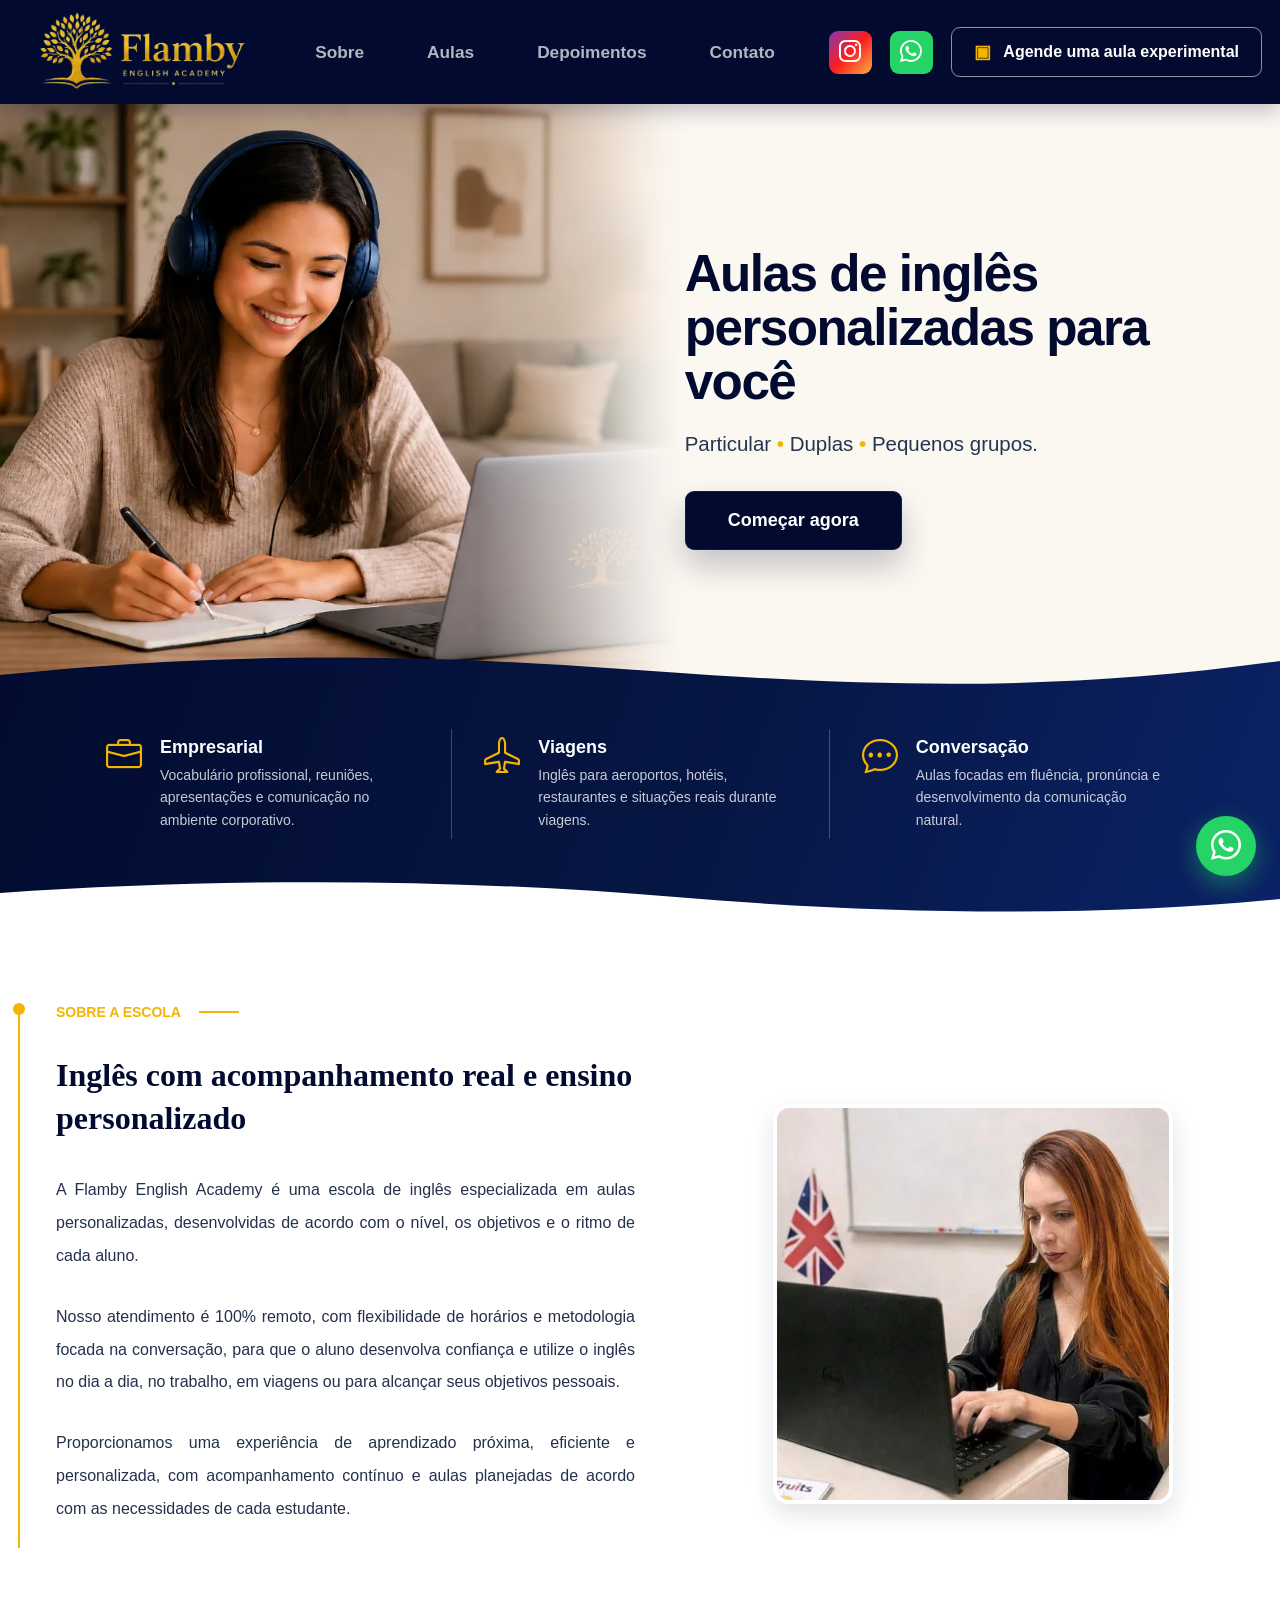
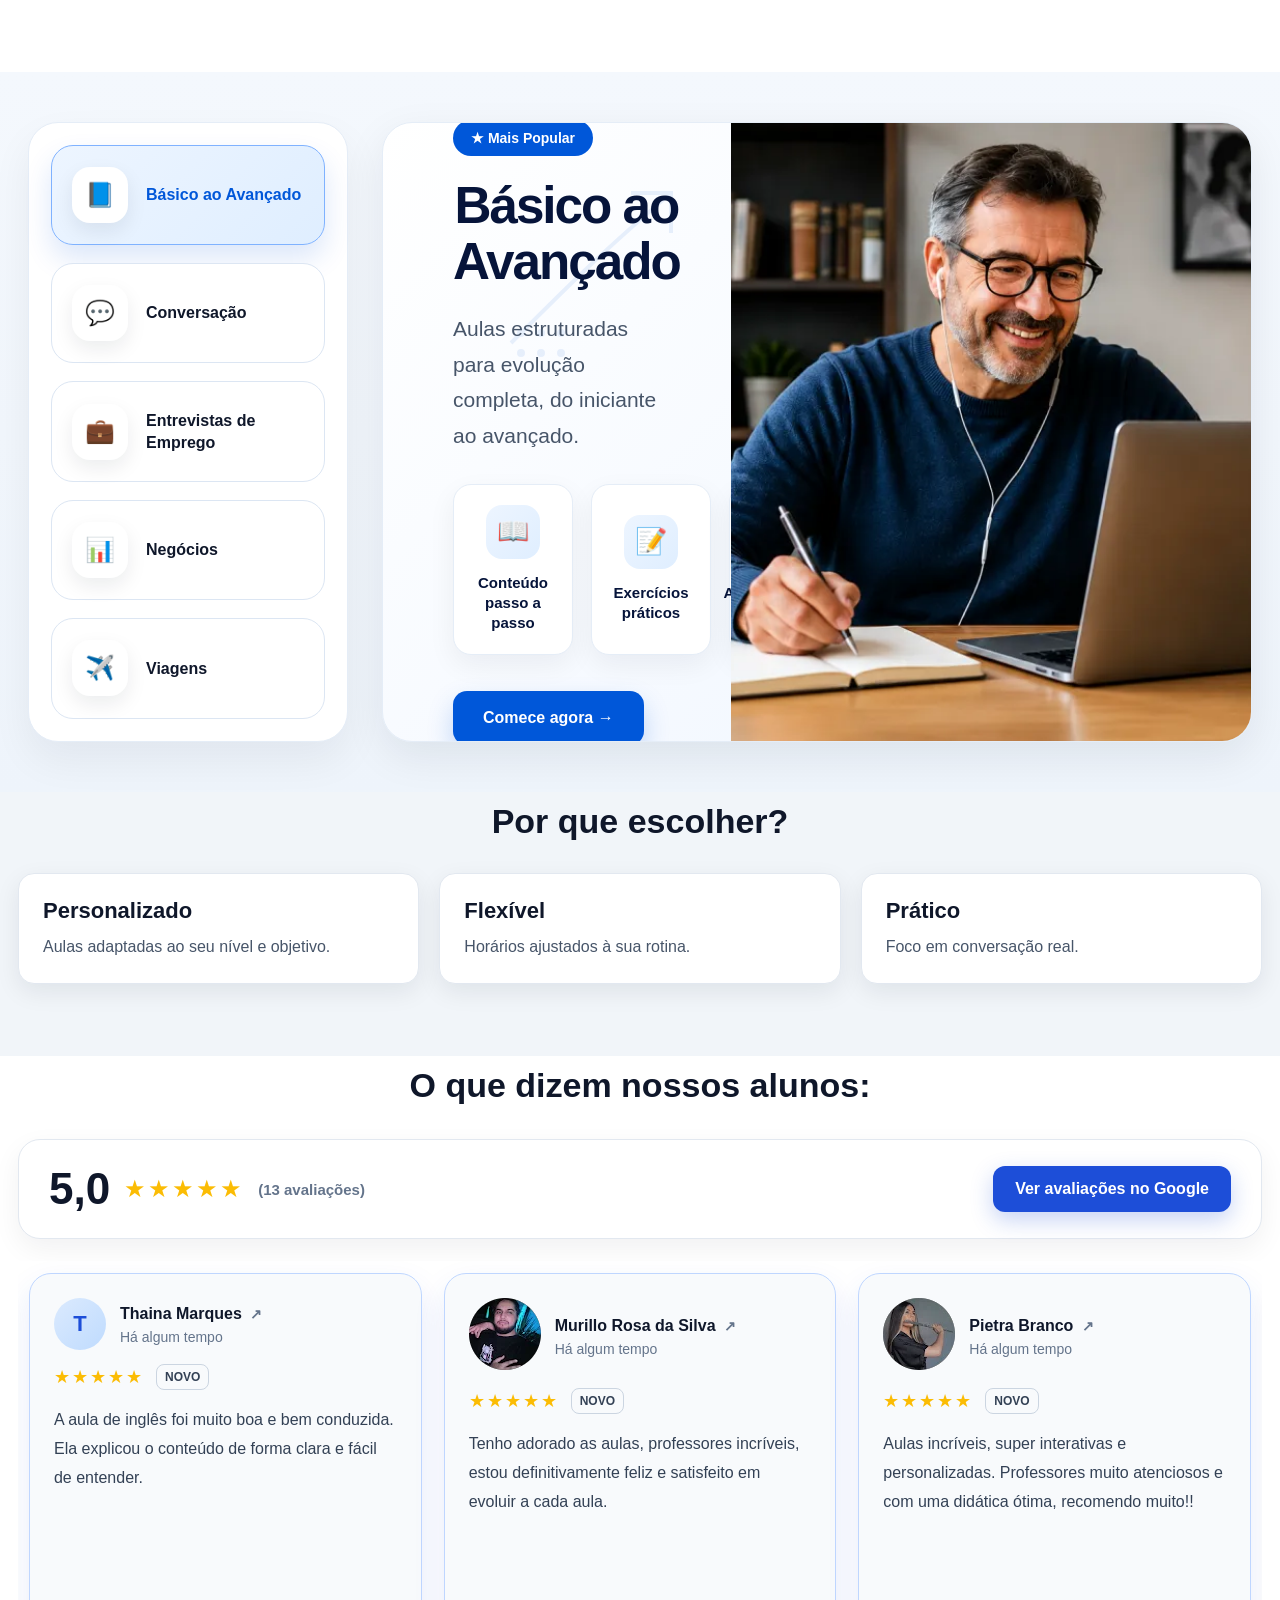
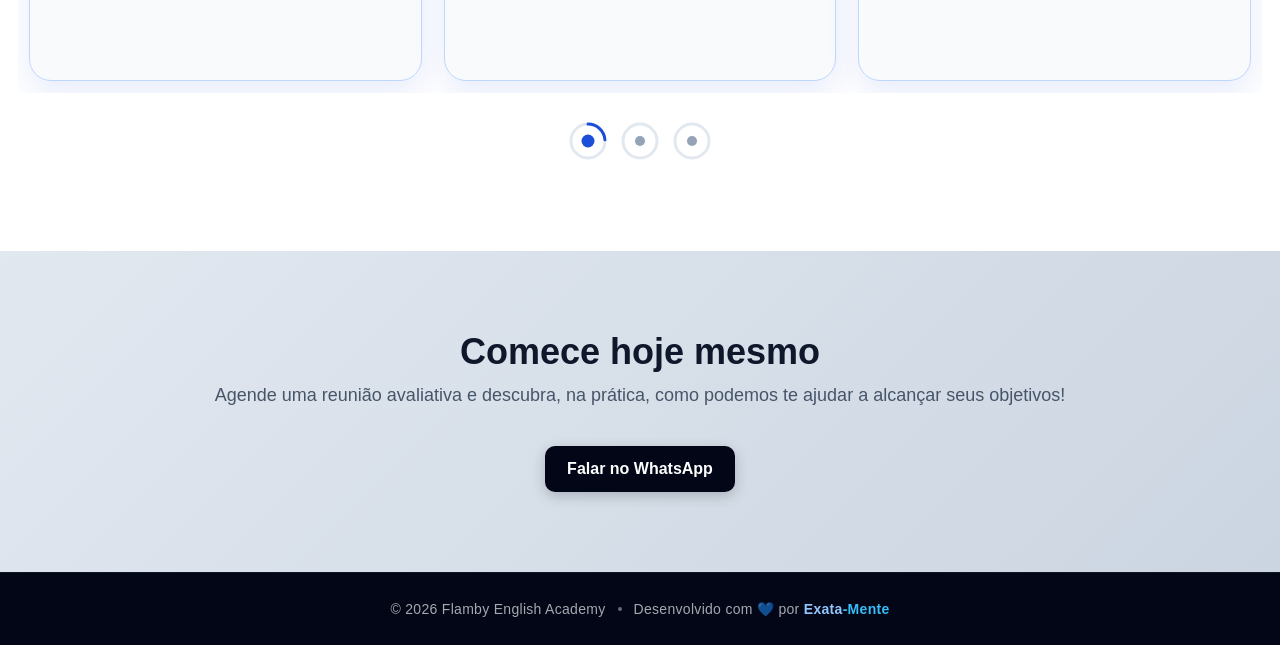
==== commit 561a987b: "Adiciona barra de destaques em onda e ajusta menu do topo Move os cards Empresarial/Viagens/Conversa" ====
--- a/index.html
+++ b/index.html
@@ -75,6 +75,36 @@
     </div>
 </section>
 
+<section class="destaques-barra" aria-label="Tipos de aula">
+    <div class="destaques-barra-grid">
+
+        <div class="destaque-item">
+            <i class="bi bi-briefcase destaque-icone" aria-hidden="true"></i>
+            <div>
+                <h3>Empresarial</h3>
+                <p>Vocabulário profissional, reuniões, apresentações e comunicação no ambiente corporativo.</p>
+            </div>
+        </div>
+
+        <div class="destaque-item">
+            <i class="bi bi-airplane destaque-icone" aria-hidden="true"></i>
+            <div>
+                <h3>Viagens</h3>
+                <p>Inglês para aeroportos, hotéis, restaurantes e situações reais durante viagens.</p>
+            </div>
+        </div>
+
+        <div class="destaque-item">
+            <i class="bi bi-chat-dots destaque-icone" aria-hidden="true"></i>
+            <div>
+                <h3>Conversação</h3>
+                <p>Aulas focadas em fluência, pronúncia e desenvolvimento da comunicação natural.</p>
+            </div>
+        </div>
+
+    </div>
+</section>
+
 <section class="sobre" id="sobre">
     <div class="container">
         <div class="sobre-content">
@@ -110,50 +140,6 @@
             </div>
         </div>
 
-        <div class="sobre-destaques-content">
-            <div class="sobre-destaques">
-
-                <div class="sobre-card">
-                    <div class="sobre-card-icone">
-                        <i class="bi bi-briefcase"></i>
-                    </div>
-
-                    <h3>Empresarial</h3>
-
-                    <p>
-                        Desenvolva vocabulário profissional, reuniões,
-                        apresentações e comunicação no ambiente corporativo.
-                    </p>
-                </div>
-
-                <div class="sobre-card">
-                    <div class="sobre-card-icone">
-                        <i class="bi bi-airplane"></i>
-                    </div>
-
-                    <h3>Viagens</h3>
-
-                    <p>
-                        Aprenda inglês para aeroportos, hotéis,
-                        restaurantes e situações reais durante viagens.
-                    </p>
-                </div>
-
-                <div class="sobre-card">
-                    <div class="sobre-card-icone">
-                        <i class="bi bi-chat-dots"></i>
-                    </div>
-
-                    <h3>Conversação</h3>
-
-                    <p>
-                        Aulas focadas em fluência, pronúncia
-                        e desenvolvimento da comunicação natural.
-                    </p>
-                </div>
-
-            </div>
-        </div>
     </div>
 </section>
 <section class="aulas" id="aulas">
--- a/style.css
+++ b/style.css
@@ -250,40 +250,6 @@
     box-shadow: 0 4px 12px rgba(15, 23, 42, 0.08);
 }
 
-.sobre-destaques {
-    display: flex;
-    flex-direction: column;
-    gap: 16px;
-    max-width: 1200px;
-    margin: 0 auto;
-}
-
-.sobre-card {
-    background: #ffffff;
-    padding: 22px;
-    border-radius: 16px;
-    box-shadow: 0 8px 24px rgba(15, 23, 42, 0.08);
-    border: 1px solid #e2e8f0;
-    transition: all 0.25s ease;
-}
-
-.sobre-card:hover {
-    transform: translateY(-4px);
-    box-shadow: 0 14px 30px rgba(15, 23, 42, 0.12);
-}
-
-.sobre-card h3 {
-    margin-bottom: 8px;
-    color: #0f172a;
-    font-size: 24px;
-}
-
-.sobre-card p {
-    color: #475569;
-    line-height: 1.6;
-    font-size: 16px;
-}
-
 /* BENEFÍCIOS */
 .beneficios {
     background: #f1f5f9;
@@ -1285,87 +1251,6 @@
     margin-bottom: 28px;
 }
 
-.sobre-destaques-content {
-    display: flex;
-    justify-content: center;
-    margin-top: 48px;
-}
-
-.sobre-destaques {
-    display: grid;
-    grid-template-columns: repeat(3, 1fr);
-    gap: 24px;
-    column-gap: 48px;
-    width: 100%;
-}
-
-.sobre-card {
-    min-height: 430px;
-    padding: 54px 30px 38px;
-    border-radius: 9px;
-    text-align: center;
-    border: 1px solid #edf0f5;
-    box-shadow: 0 14px 32px rgba(2, 11, 47, 0.09);
-    display: flex;
-    flex-direction: column;
-    align-items: center;
-    justify-content: flex-start;
-}
-
-.sobre-card:hover {
-    transform: translateY(-5px);
-    box-shadow: 0 18px 38px rgba(2, 11, 47, 0.13);
-}
-
-.sobre-card-icone {
-    width: 104px;
-    height: 104px;
-    border-radius: 999px;
-    background: var(--azul-principal);
-    color: var(--dourado);
-    display: flex;
-    align-items: center;
-    justify-content: center;
-    font-size: 54px;
-    font-weight: 300;
-    margin-bottom: 54px;
-    line-height: 1;
-}
-
-.sobre-card h3 {
-    color: var(--azul-principal);
-    font-size: 20px;
-    line-height: 1.3;
-    margin-bottom: 30px;
-    font-weight: 800;
-}
-
-.sobre-card p {
-    color: #29344c;
-    font-size: 16px;
-    line-height: 2;
-    margin: 0;
-}
-
-.sobre-card::after {
-    content: "";
-    width: 42px;
-    height: 3px;
-    background: var(--dourado);
-    margin-top: auto;
-}
-
-@media (max-width: 980px) {
-
-    .sobre-destaques {
-        grid-template-columns: 1fr;
-    }
-
-    .sobre-card {
-        min-height: auto;
-    }
-}
-
 @media (max-width: 768px) {
     header {
         padding: 22px 0;
@@ -1392,7 +1277,7 @@
 body {
     width: 100%;
     min-width: 100%;
-    overflow-x: hidden;
+    overflow-x: clip;
 }
 
 body {
@@ -1994,10 +1879,6 @@
         flex-wrap: wrap;
     }
 
-    .sobre-destaques {
-        grid-template-columns: 1fr;
-    }
-
     .aulas-layout {
         grid-template-columns: 1fr;
     }
@@ -2044,10 +1925,6 @@
 
     .sobre-texto {
         padding-left: 22px;
-    }
-
-    .sobre-card {
-        min-height: auto;
     }
 
     .aulas-texto {
@@ -2297,7 +2174,6 @@
         text-align: center;
     }
 }
-
 
 /* ============================================================
    MOBILE IMPROVEMENTS
@@ -2414,7 +2290,6 @@
 
 @media (hover: none) {
     .card:hover,
-    .sobre-card:hover,
     .aula-card:hover,
     .card-avaliacao:hover,
     .menu-item:hover,
@@ -2422,3 +2297,158 @@
         transform: none !important;
     }
 }
+
+/* ============================================================
+   BARRA DE DESTAQUES - logo abaixo do hero
+   ============================================================ */
+/* bordas em onda: a barra sobe um pouco sobre o hero e desce sobre a
+   seção seguinte; a máscara deixa as curvas transparentes */
+section.destaques-barra {
+    --onda: 44px;
+    position: relative;
+    z-index: 2;
+    margin: calc(var(--onda) * -1) 0;
+    padding: calc(var(--onda) + 36px) 0;
+    color: #fff;
+    background: linear-gradient(110deg, var(--azul-principal) 0%, var(--azul-secundario) 55%, #0b2266 100%);
+    -webkit-mask:
+        url("data:image/svg+xml,%3Csvg xmlns='http://www.w3.org/2000/svg' viewBox='0 0 1440 44' preserveAspectRatio='none'%3E%3Cpath d='M0 26C220 6 420 2 700 20S1180 44 1440 12V44H0Z'/%3E%3C/svg%3E") top / 100% var(--onda) no-repeat,
+        linear-gradient(#000, #000) center / 100% calc(100% - var(--onda) * 2 + 2px) no-repeat,
+        url("data:image/svg+xml,%3Csvg xmlns='http://www.w3.org/2000/svg' viewBox='0 0 1440 44' preserveAspectRatio='none'%3E%3Cpath d='M0 0H1440V24C1240 42 1000 40 760 22S260 2 0 18Z'/%3E%3C/svg%3E") bottom / 100% var(--onda) no-repeat;
+    mask:
+        url("data:image/svg+xml,%3Csvg xmlns='http://www.w3.org/2000/svg' viewBox='0 0 1440 44' preserveAspectRatio='none'%3E%3Cpath d='M0 26C220 6 420 2 700 20S1180 44 1440 12V44H0Z'/%3E%3C/svg%3E") top / 100% var(--onda) no-repeat,
+        linear-gradient(#000, #000) center / 100% calc(100% - var(--onda) * 2 + 2px) no-repeat,
+        url("data:image/svg+xml,%3Csvg xmlns='http://www.w3.org/2000/svg' viewBox='0 0 1440 44' preserveAspectRatio='none'%3E%3Cpath d='M0 0H1440V24C1240 42 1000 40 760 22S260 2 0 18Z'/%3E%3C/svg%3E") bottom / 100% var(--onda) no-repeat;
+}
+
+.destaques-barra-grid {
+    display: grid;
+    grid-template-columns: repeat(3, 1fr);
+    max-width: 1180px;
+    margin: 0 auto;
+    padding: 0 24px;
+}
+
+.destaque-item {
+    display: flex;
+    align-items: flex-start;
+    gap: 18px;
+    padding: 8px 32px;
+}
+
+.destaque-item + .destaque-item {
+    border-left: 1px solid rgba(245, 180, 0, 0.35);
+}
+
+.destaque-icone {
+    flex-shrink: 0;
+    font-size: 36px;
+    line-height: 1;
+    color: var(--dourado);
+}
+
+.destaque-item h3 {
+    margin: 0 0 6px;
+    font-size: 18px;
+    font-weight: 800;
+    color: #fff;
+}
+
+.destaque-item p {
+    margin: 0;
+    font-size: 14px;
+    line-height: 1.6;
+    color: rgba(255, 255, 255, 0.78);
+}
+
+@media (max-width: 900px) {
+    section.destaques-barra {
+        --onda: 28px;
+        padding: calc(var(--onda) + 12px) 0;
+    }
+
+    /* espaço para a onda não encostar no botão do hero */
+    section.hero .hero-texto {
+        padding-bottom: 76px;
+    }
+
+    .destaques-barra-grid {
+        grid-template-columns: 1fr;
+        padding: 0 16px;
+    }
+
+    .destaque-item {
+        padding: 20px 4px;
+    }
+
+    .destaque-item + .destaque-item {
+        border-left: none;
+        border-top: 1px solid rgba(245, 180, 0, 0.35);
+    }
+}
+
+/* ============================================================
+   MENU FIXO NO TOPO
+   ============================================================ */
+html {
+    scroll-padding-top: 110px;
+}
+
+header {
+    position: sticky;
+    top: 0;
+    z-index: 1000;
+    box-shadow: 0 6px 20px rgba(2, 11, 47, 0.25);
+}
+
+/* links distribuídos no espaço entre o logo e os botões */
+.nav-links {
+    flex: 1;
+    justify-content: space-evenly;
+    flex-wrap: nowrap;
+    gap: 0;
+    max-width: 560px;
+    margin: 0 auto 0 clamp(0px, 6vw - 60px, 26px);
+}
+
+.nav-links a {
+    font-size: clamp(16px, 1.35vw, 19px);
+    padding: 8px clamp(8px, 1vw, 14px);
+    white-space: nowrap;
+}
+
+.logo-area,
+.btn-agenda {
+    flex-shrink: 0;
+    white-space: nowrap;
+}
+
+/* mais respiro entre Instagram, WhatsApp e o botão de agendar */
+.header-actions {
+    gap: clamp(12px, 3vw - 20px, 22px);
+}
+
+/* afasta o logo da borda; cresce com a tela e some perto de 1024px */
+.logo-area {
+    margin-left: clamp(0px, 8vw - 80px, 56px);
+}
+
+@media (max-width: 1024px) {
+    html {
+        scroll-padding-top: 0;
+    }
+
+    header {
+        position: relative;
+    }
+
+    .logo-area {
+        margin-left: 0;
+    }
+
+    .nav-links {
+        flex-wrap: wrap;
+        gap: 10px;
+        margin: 0;
+    }
+}
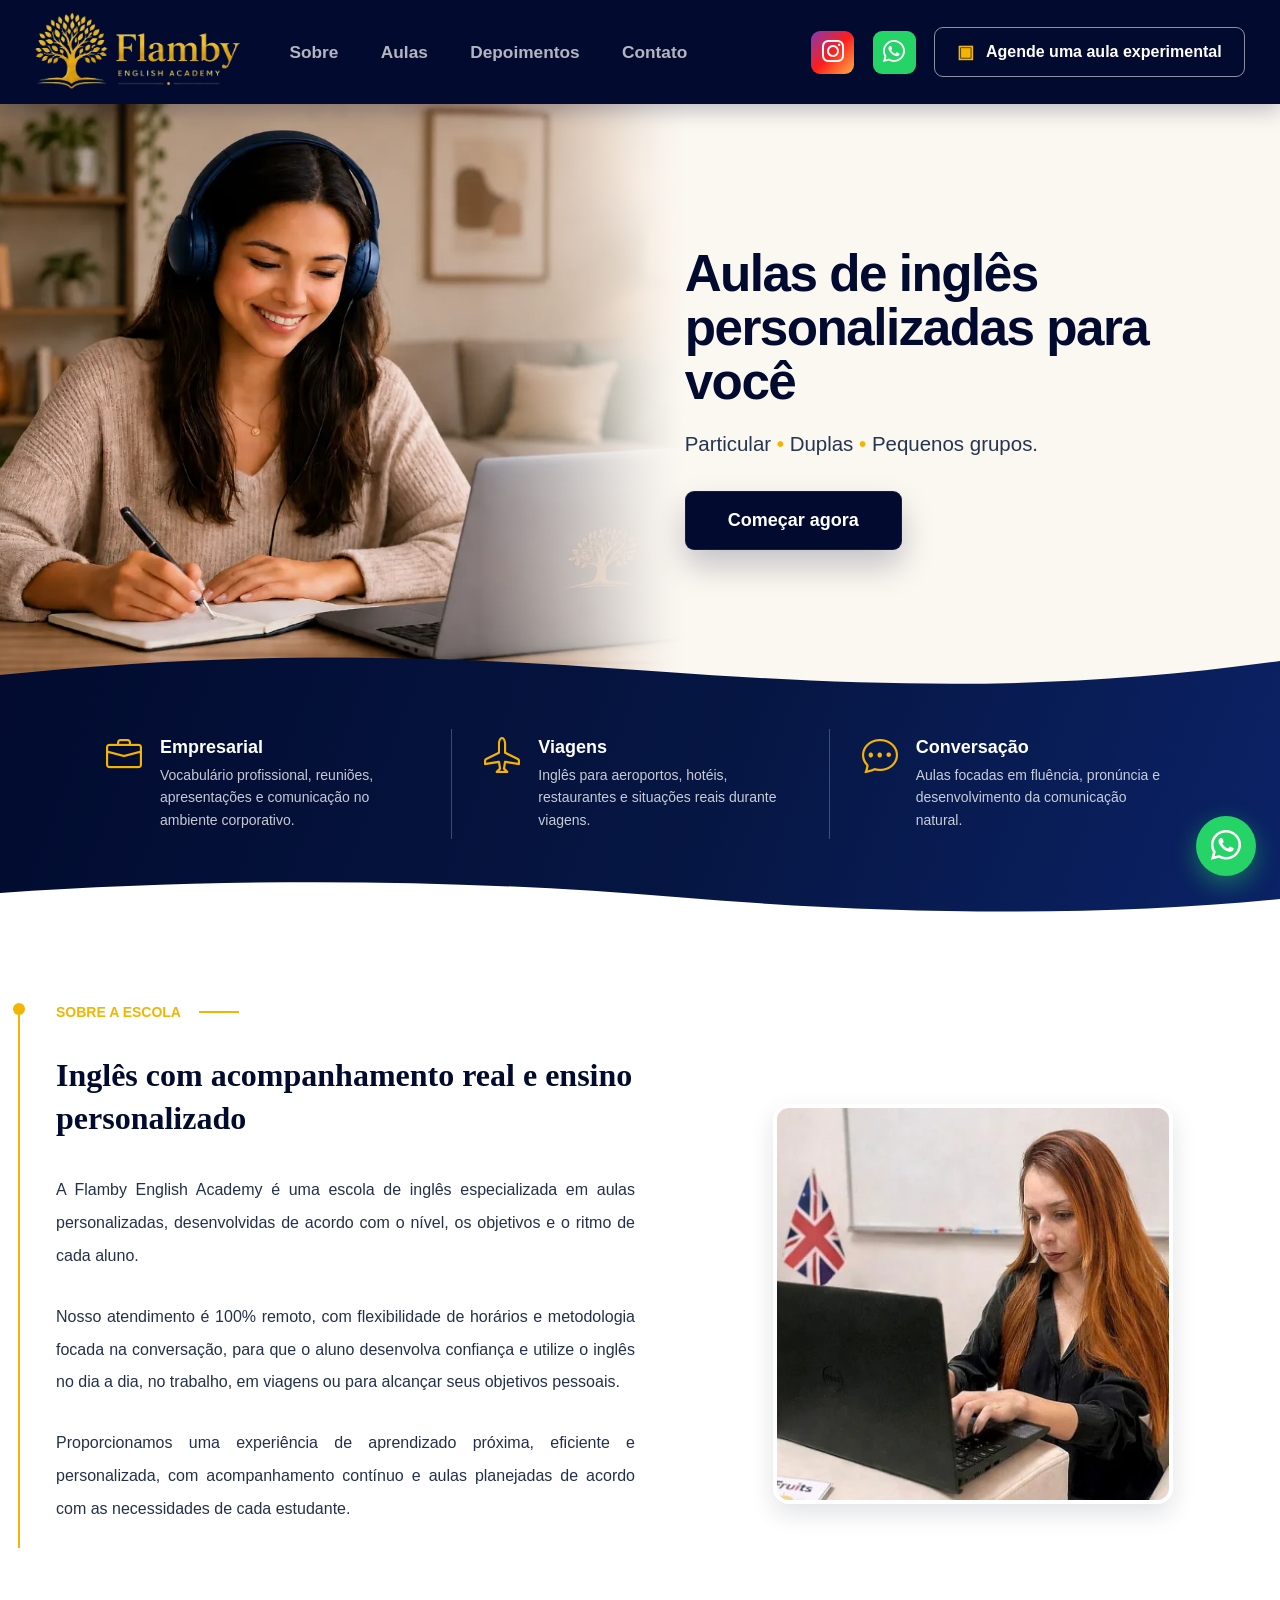
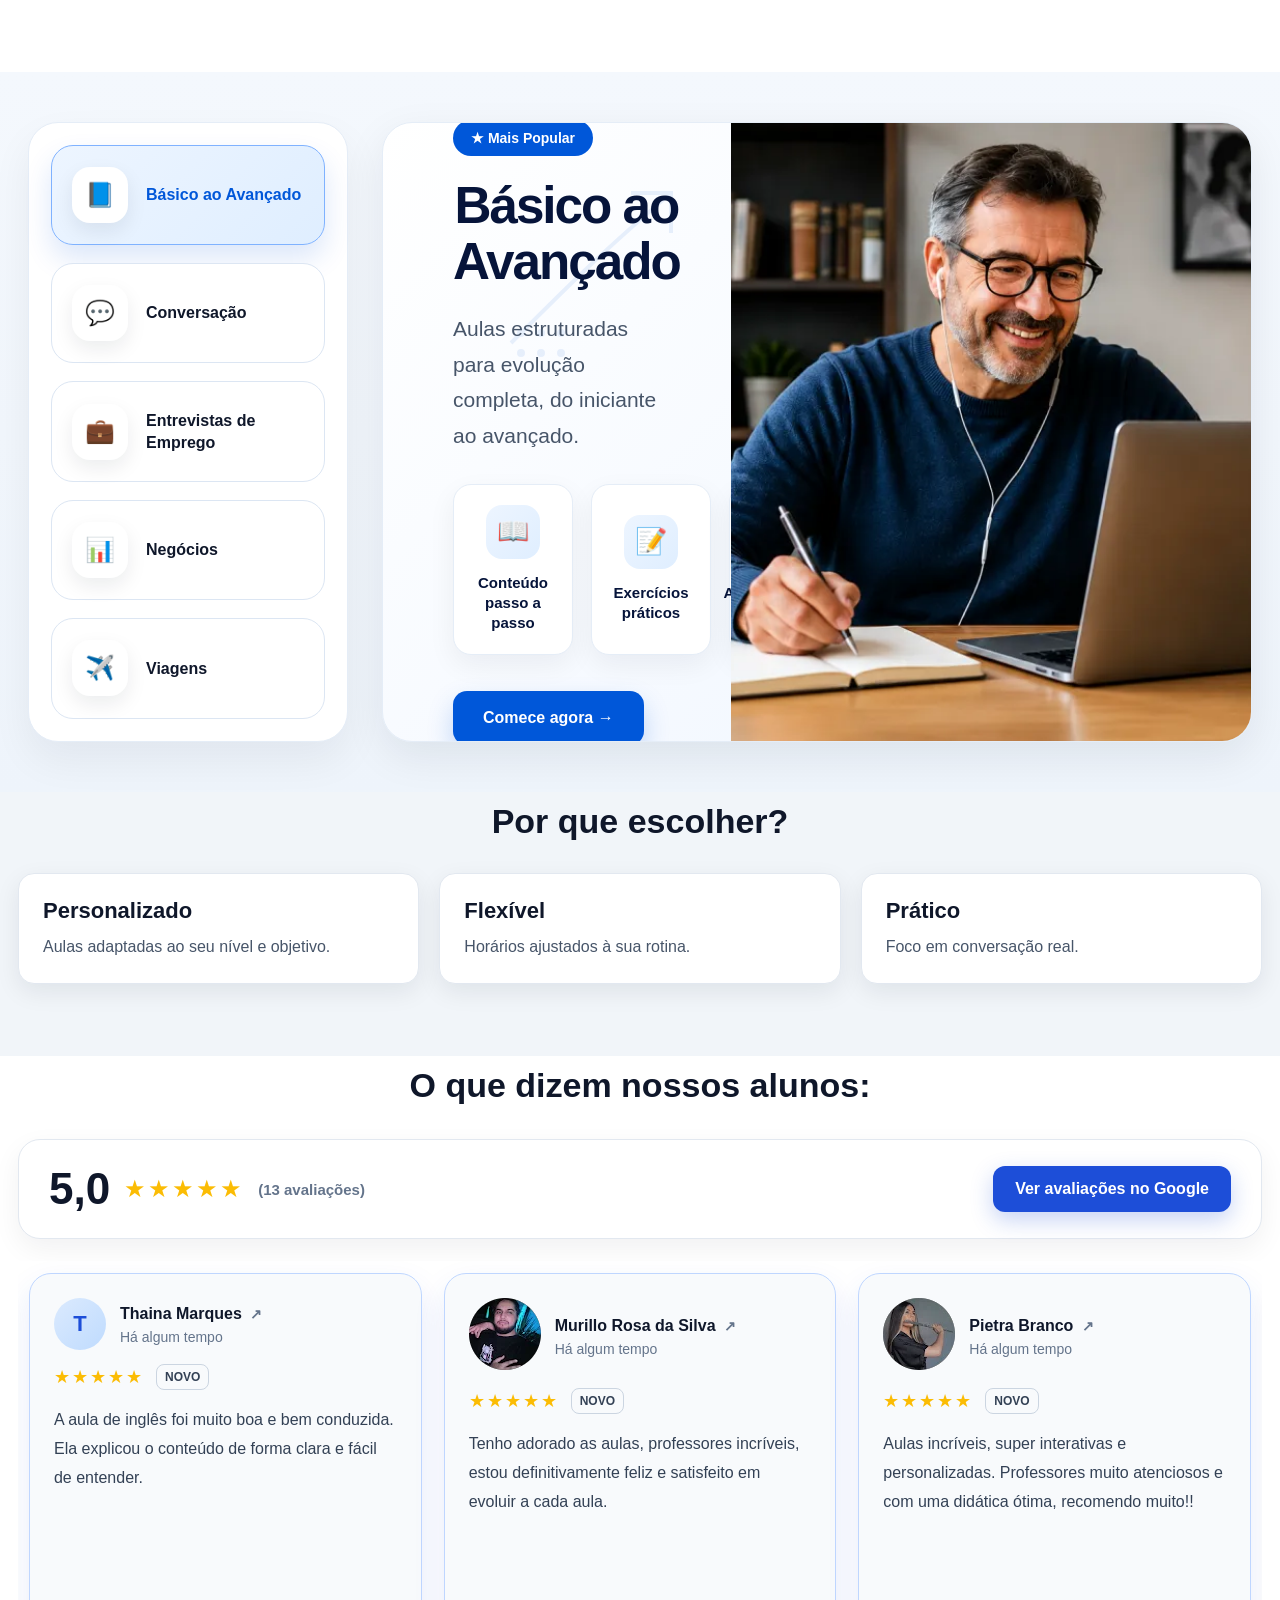
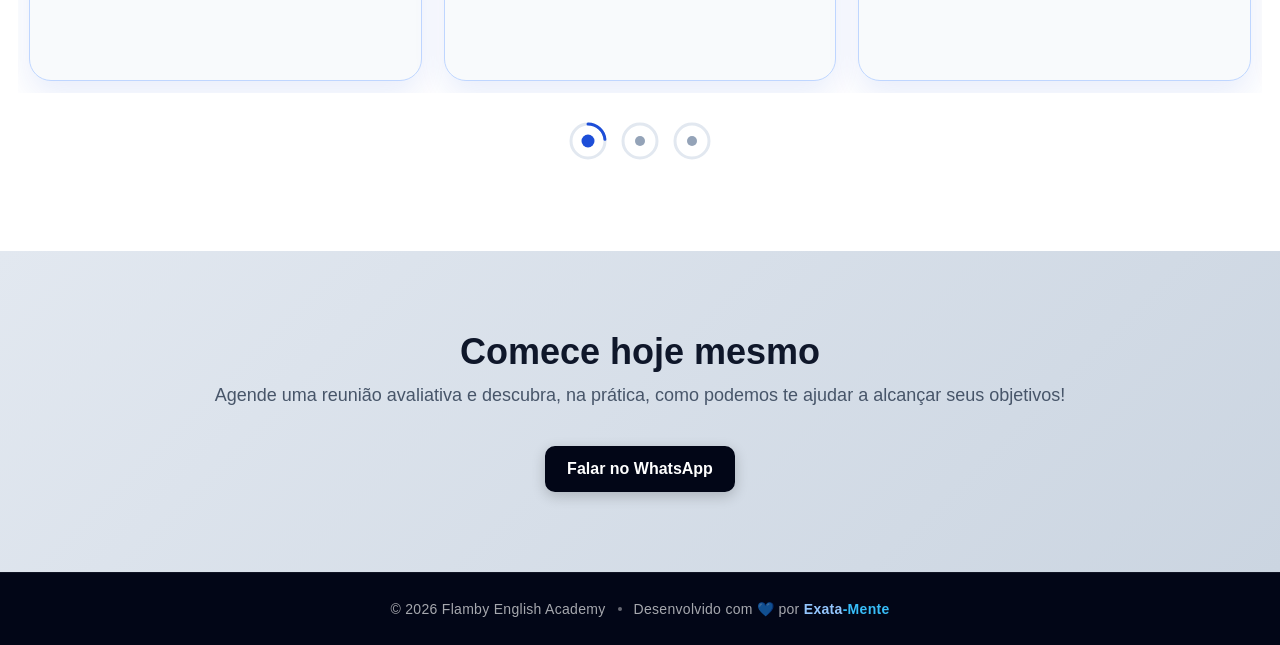
==== commit 59033e3d: "Adiciona menu hambúrguer no mobile e centraliza cabeçalho no desktop No tablet/celular os links e bo" ====
--- a/index.html
+++ b/index.html
@@ -22,7 +22,11 @@
             <img src="imagens/webp/logo_novo.webp" alt="Logo Flamby" class="logo">
         </a>
 
-        <nav class="nav-links" aria-label="Navegação principal">
+        <button class="menu-toggle" type="button" aria-label="Abrir menu" aria-expanded="false" aria-controls="menu-principal">
+            <i class="bi bi-list" aria-hidden="true"></i>
+        </button>
+
+        <nav class="nav-links" id="menu-principal" aria-label="Navegação principal">
             <a href="#sobre">Sobre</a>
             <a href="#aulas">Aulas</a>
             <a href="#avaliacoes">Depoimentos</a>
--- a/style.css
+++ b/style.css
@@ -2401,14 +2401,20 @@
     box-shadow: 0 6px 20px rgba(2, 11, 47, 0.25);
 }
 
-/* links distribuídos no espaço entre o logo e os botões */
+/* logo, links e botões formam um bloco centralizado no cabeçalho;
+   os espaços encolhem juntos em telas menores */
+header .header-content {
+    justify-content: center;
+}
+
 .nav-links {
-    flex: 1;
-    justify-content: space-evenly;
+    flex: 0 1 auto;
+    justify-content: center;
     flex-wrap: nowrap;
-    gap: 0;
-    max-width: 560px;
-    margin: 0 auto 0 clamp(0px, 6vw - 60px, 26px);
+    gap: clamp(0px, 6vw - 60px, 31px);
+    margin: 0 clamp(0px, 12vw - 120px, 60px);
+    /* espaço maior antes do Instagram (~3x o anterior em 1440px) */
+    margin-right: clamp(0px, 46.5vw - 484px, 186px);
 }
 
 .nav-links a {
@@ -2425,12 +2431,8 @@
 
 /* mais respiro entre Instagram, WhatsApp e o botão de agendar */
 .header-actions {
+    margin-left: 0;
     gap: clamp(12px, 3vw - 20px, 22px);
-}
-
-/* afasta o logo da borda; cresce com a tela e some perto de 1024px */
-.logo-area {
-    margin-left: clamp(0px, 8vw - 80px, 56px);
 }
 
 @media (max-width: 1024px) {
@@ -2440,10 +2442,6 @@
 
     header {
         position: relative;
-    }
-
-    .logo-area {
-        margin-left: 0;
     }
 
     .nav-links {
@@ -2452,3 +2450,71 @@
         margin: 0;
     }
 }
+
+/* ============================================================
+   MENU HAMBÚRGUER (tablet e celular)
+   ============================================================ */
+.menu-toggle {
+    display: none;
+}
+
+@media (max-width: 1024px) {
+    header .header-content {
+        flex-direction: row;
+        flex-wrap: wrap;
+        justify-content: space-between;
+        align-items: center;
+        text-align: left;
+    }
+
+    .menu-toggle {
+        display: flex;
+        align-items: center;
+        justify-content: center;
+        width: 46px;
+        height: 46px;
+        border: 1px solid rgba(255, 255, 255, 0.25);
+        border-radius: 10px;
+        background: transparent;
+        color: #fff;
+        font-size: 28px;
+        cursor: pointer;
+    }
+
+    header .nav-links,
+    header .header-actions {
+        display: none;
+    }
+
+    header.menu-aberto .nav-links {
+        display: flex;
+        flex-direction: column;
+        order: 3;
+        flex: 0 0 100%;
+        max-width: none;
+        margin: 0;
+        gap: 2px;
+        padding-top: 10px;
+        border-top: 1px solid rgba(255, 255, 255, 0.12);
+    }
+
+    header.menu-aberto .nav-links a {
+        font-size: 17px;
+        padding: 12px 8px;
+    }
+
+    header.menu-aberto .header-actions {
+        display: flex;
+        order: 4;
+        width: 100%;
+        flex-wrap: wrap;
+        justify-content: flex-start;
+        gap: 12px;
+        padding-bottom: 8px;
+    }
+
+    header.menu-aberto .btn-agenda {
+        flex: 1;
+        justify-content: center;
+    }
+}
